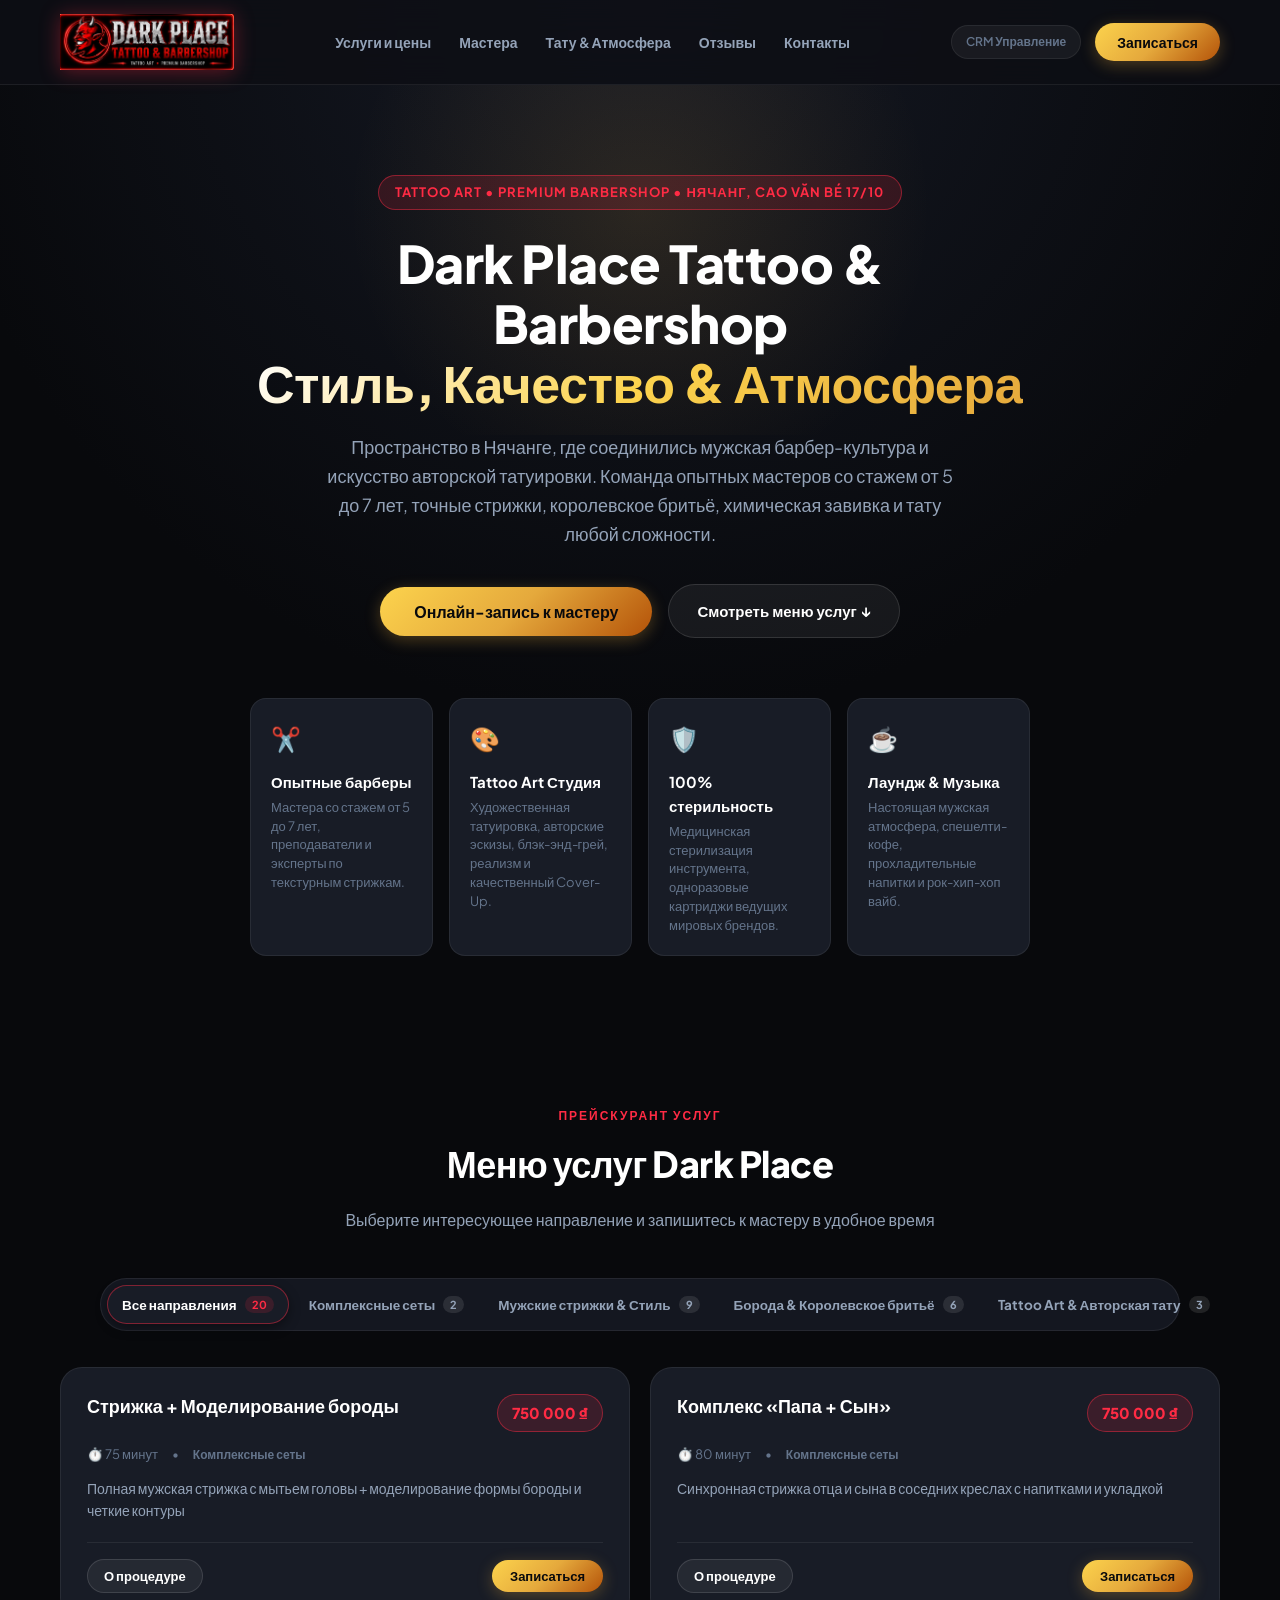
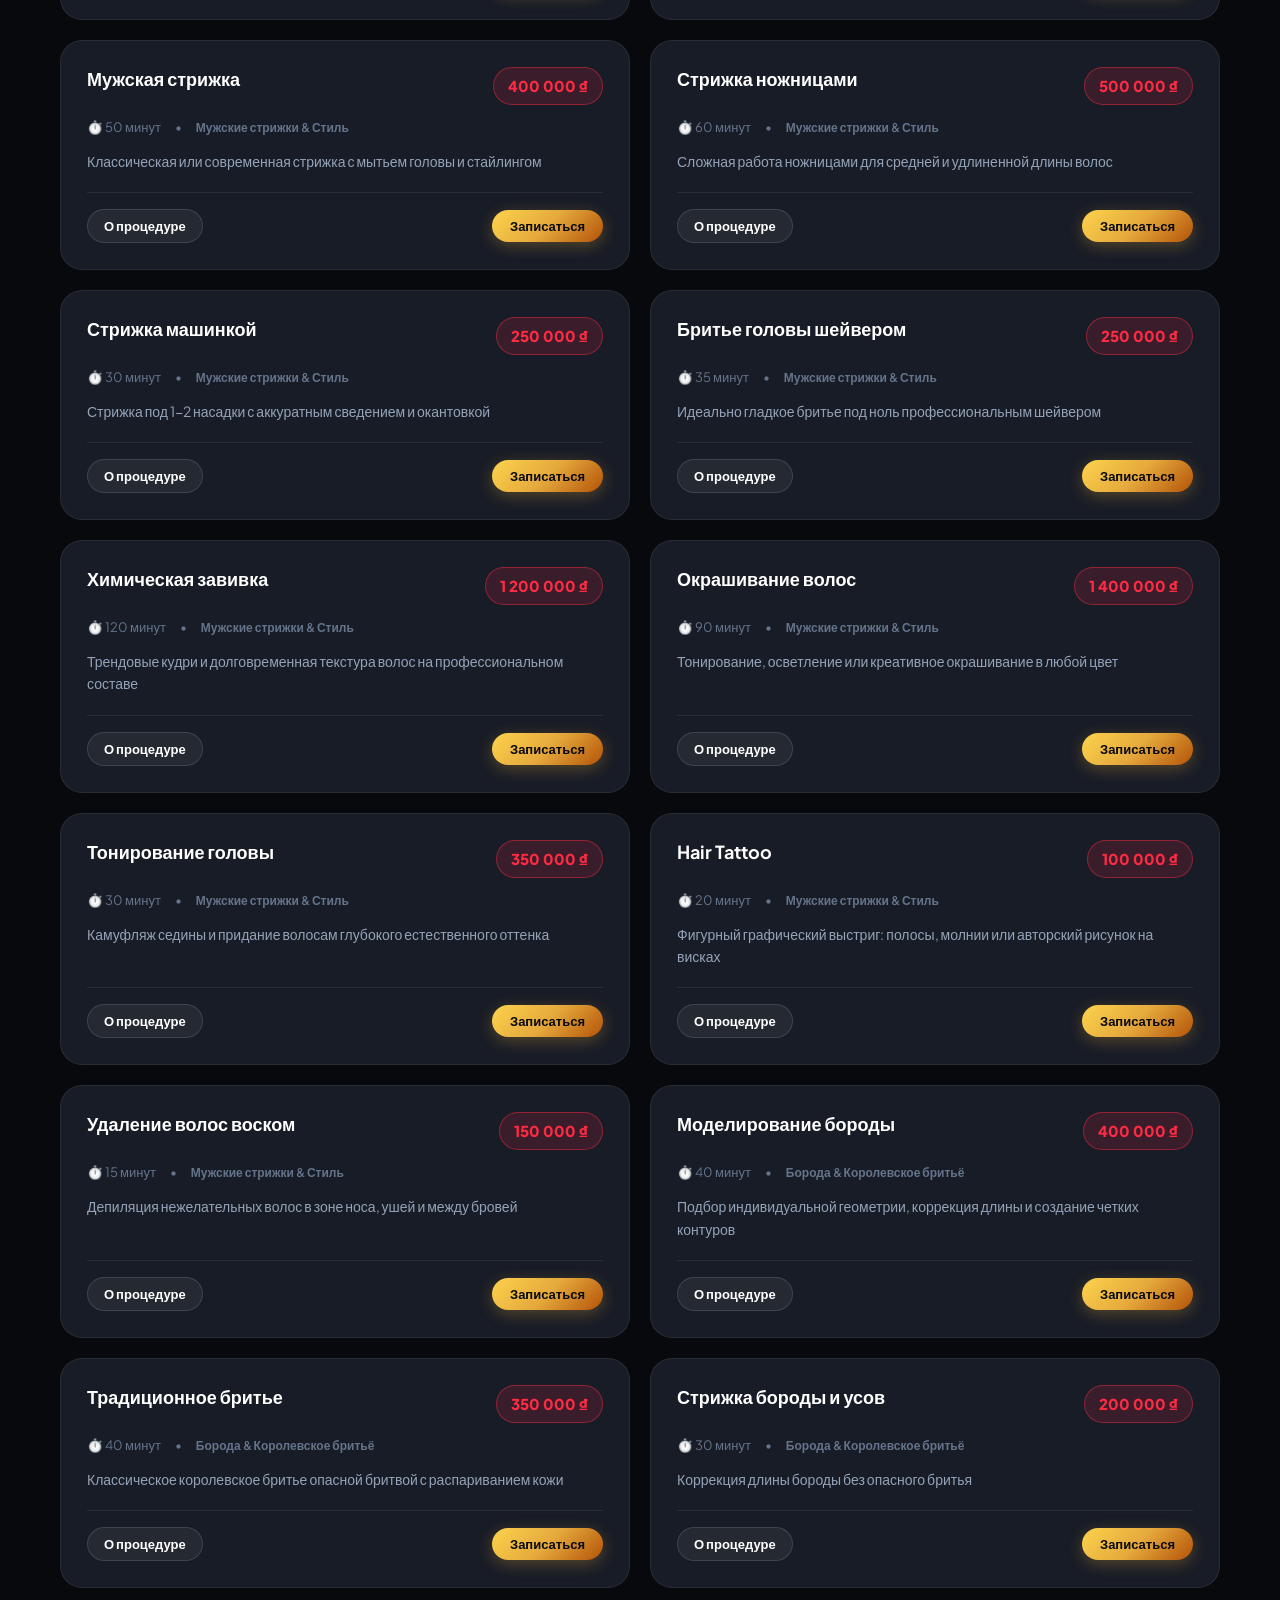
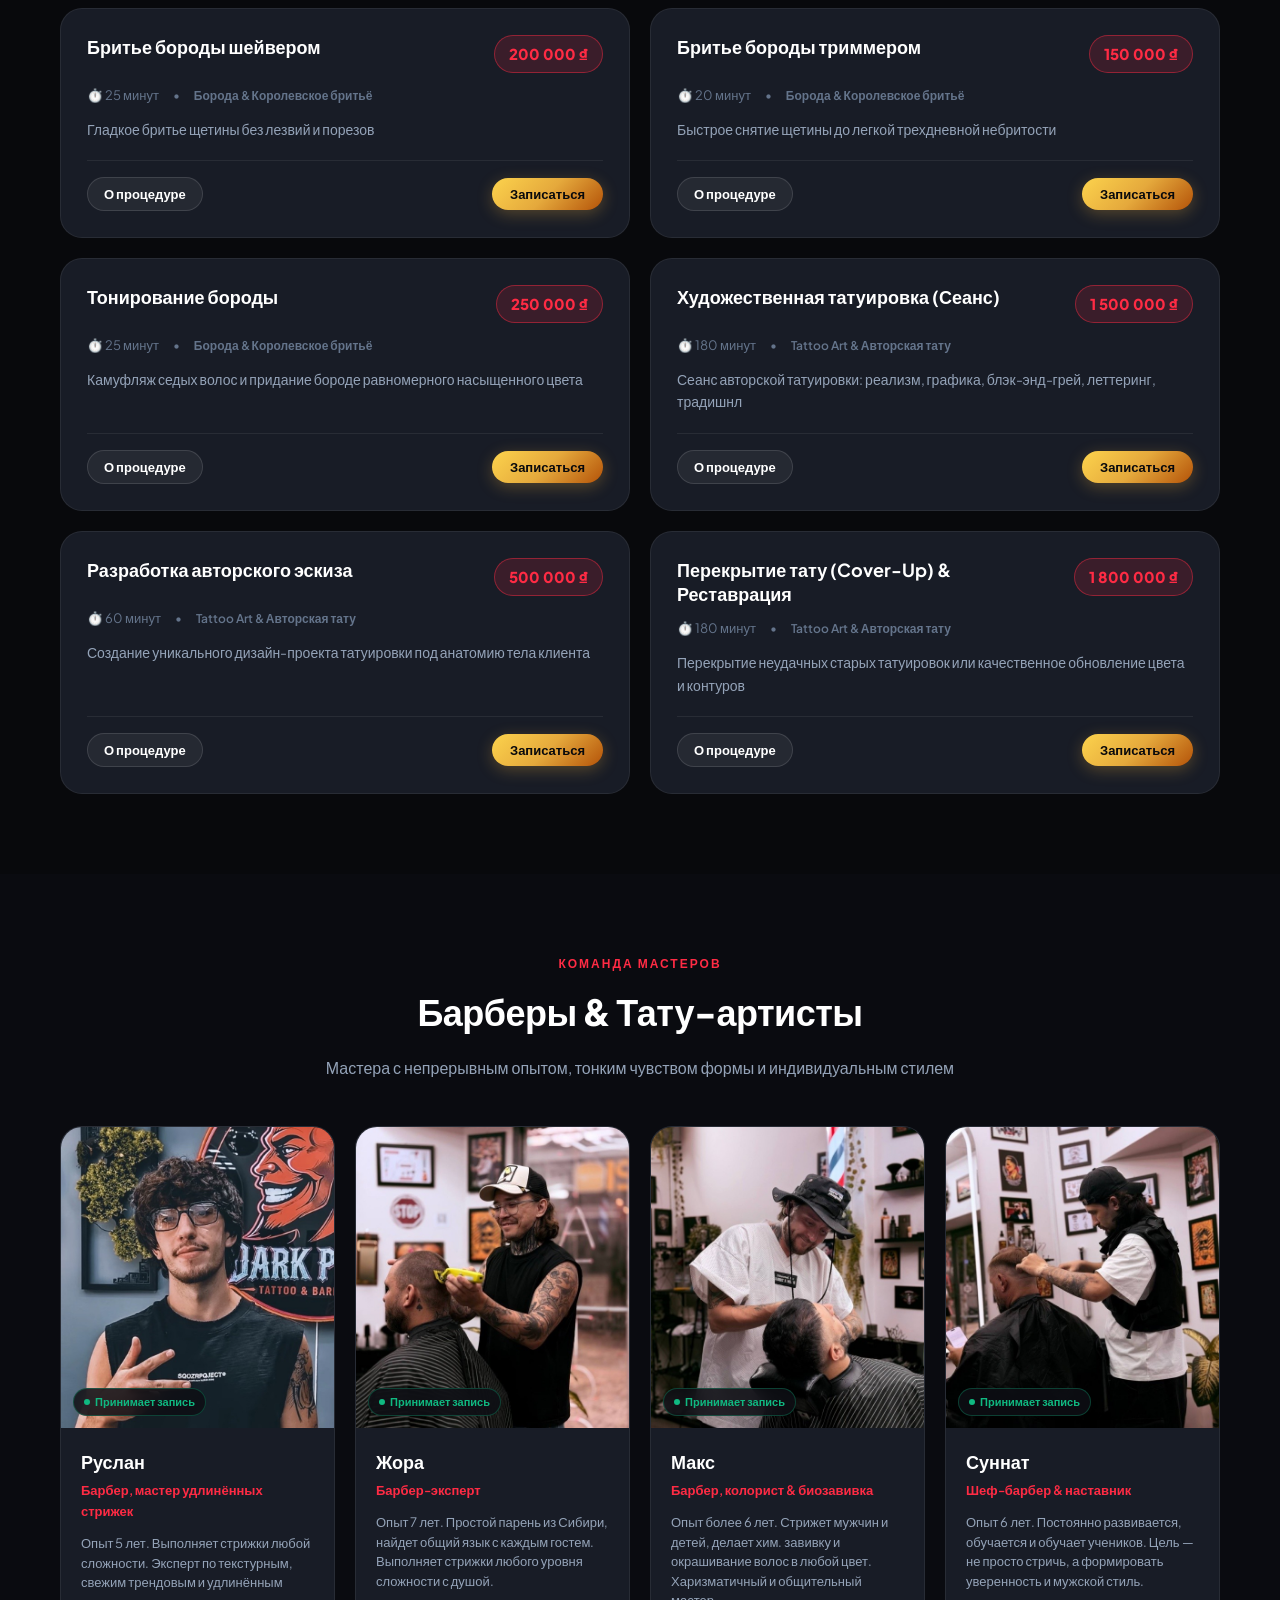
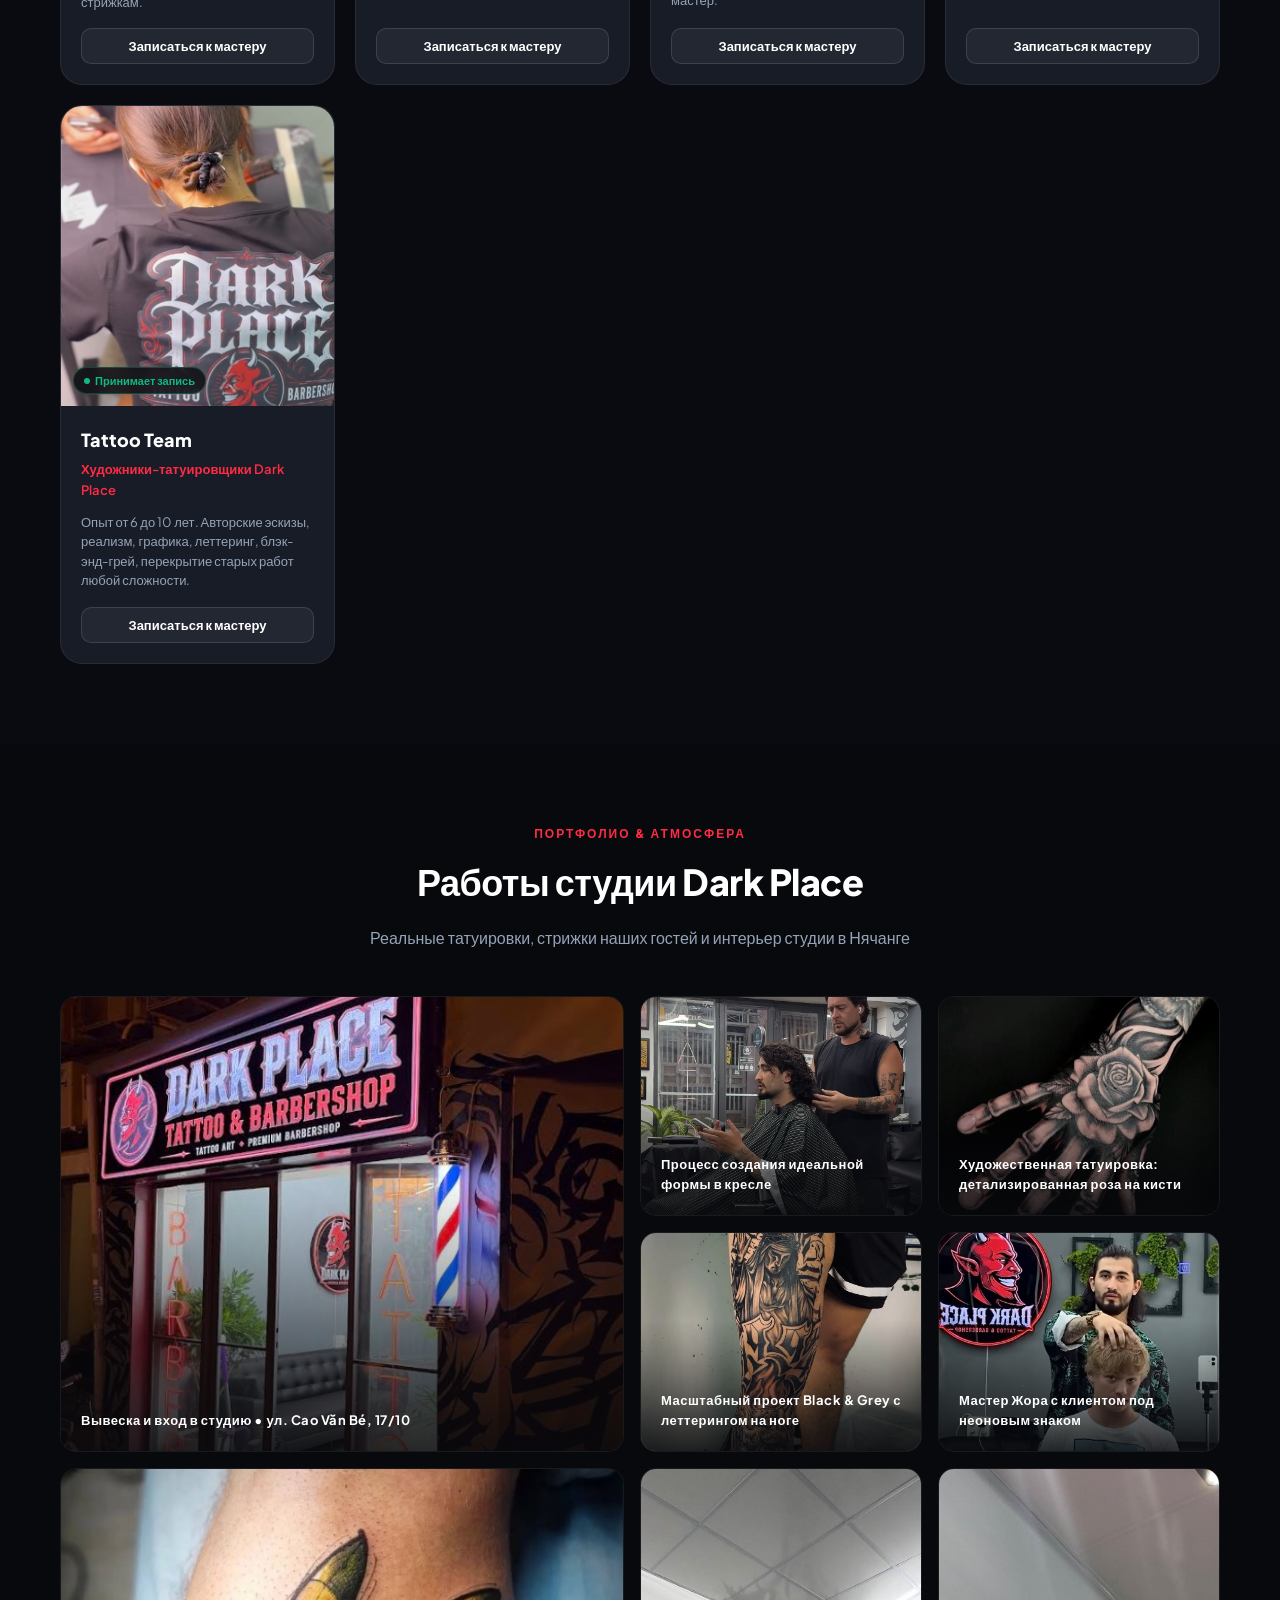
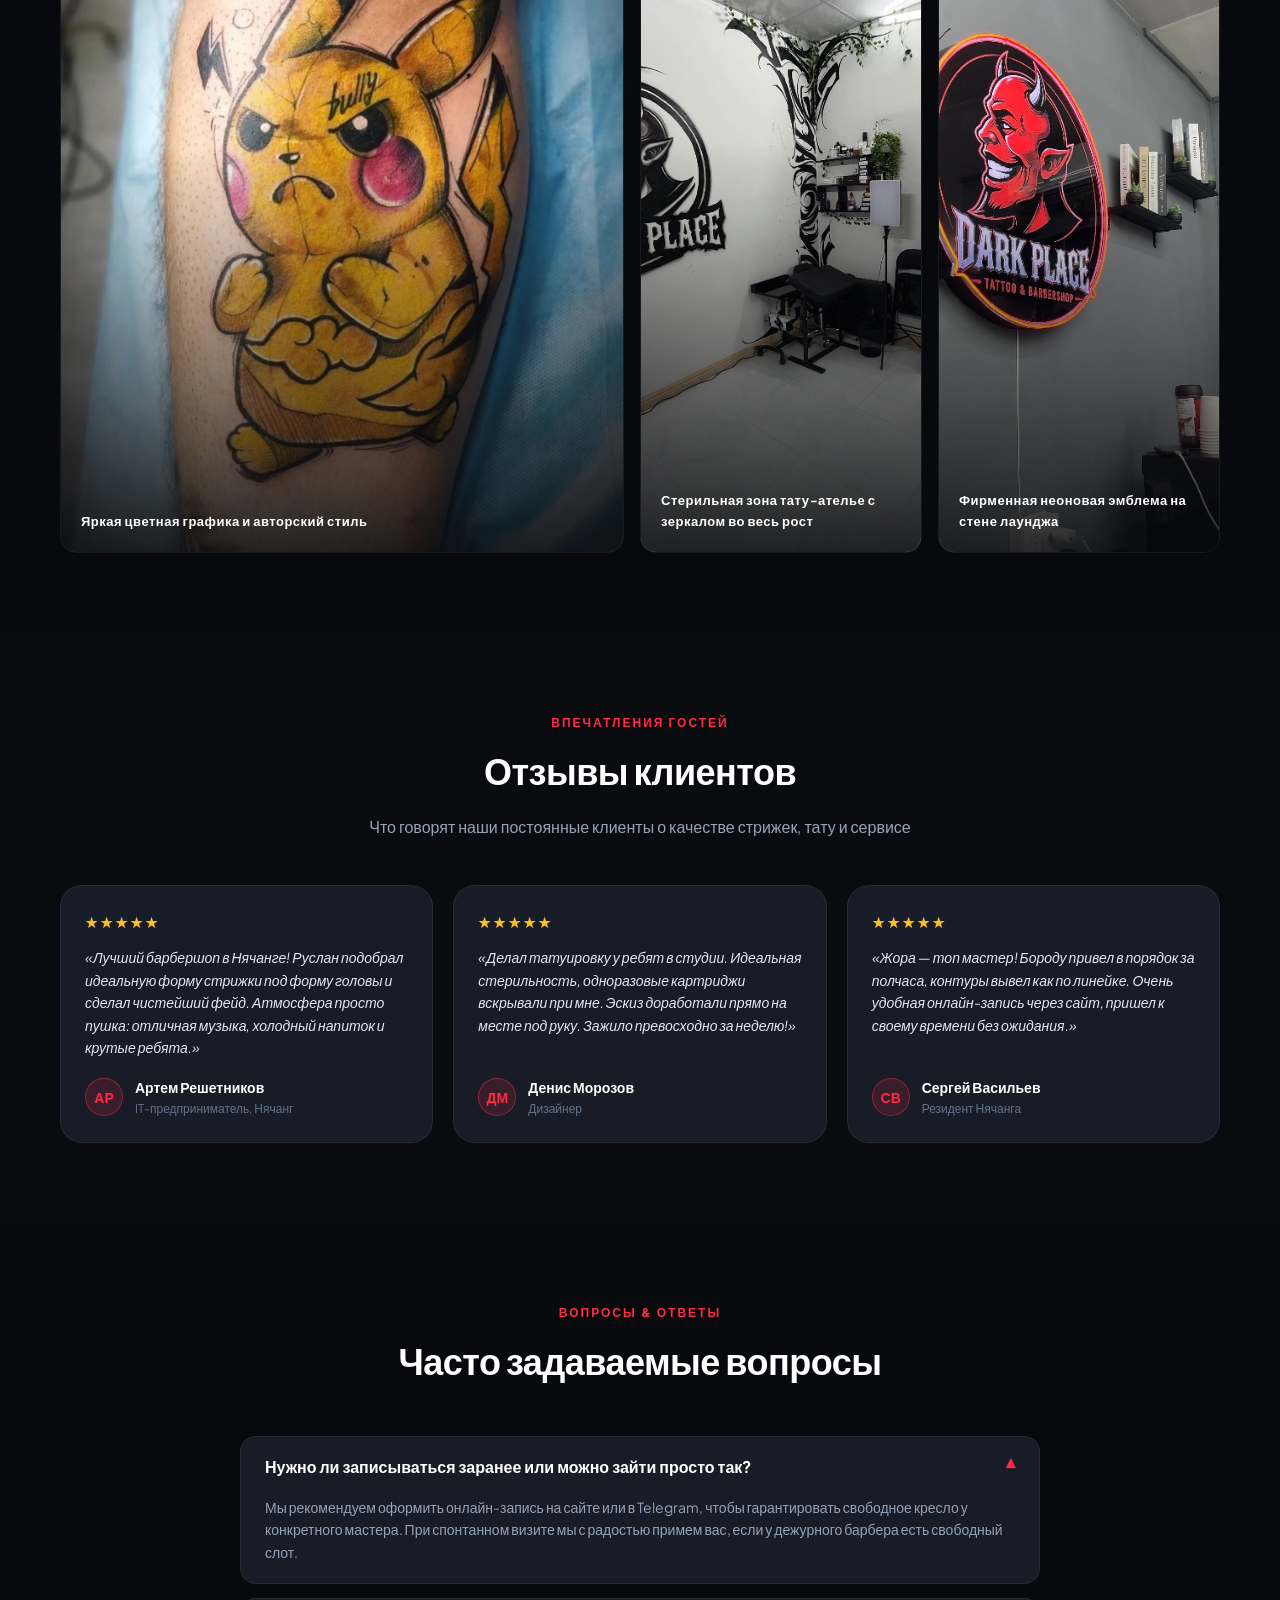
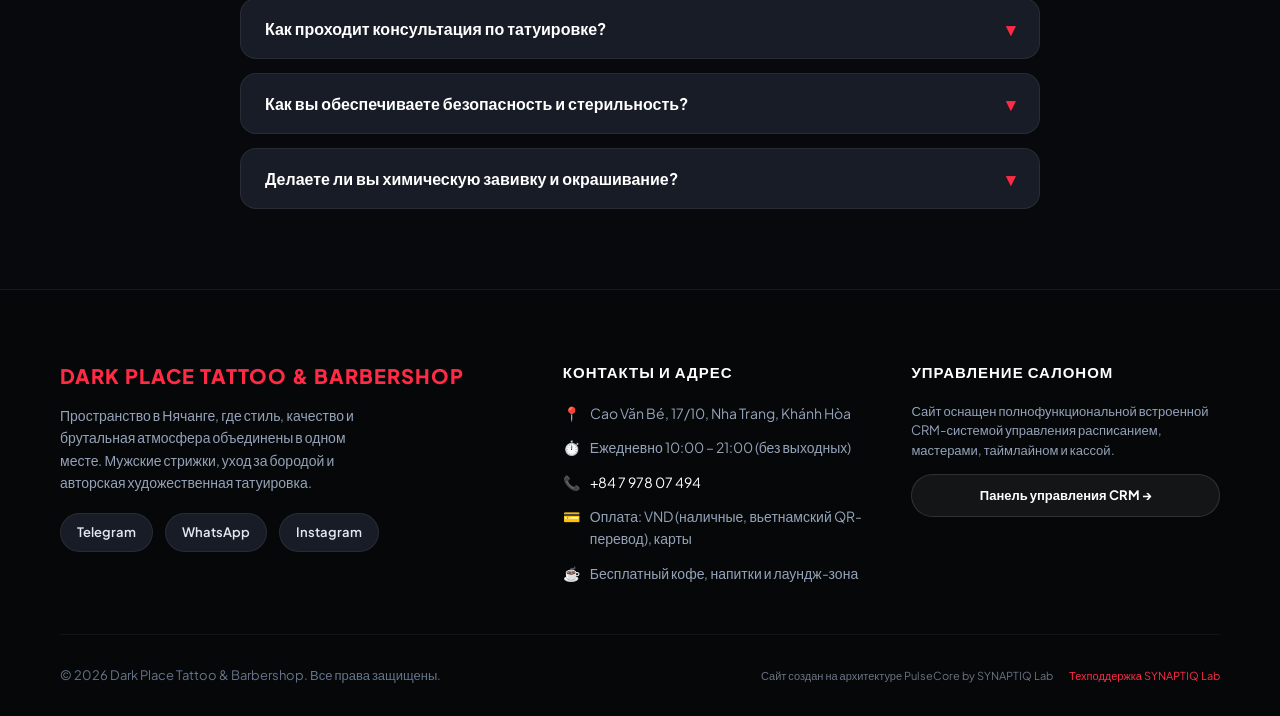
==== dark-place/index.html @ bfb2265f "Deploy Dark Place Tattoo & Barbershop website and CRM" ====
<!DOCTYPE html>
<html lang="ru">
<head>
  <meta charset="UTF-8">
  <meta name="viewport" content="width=device-width, initial-scale=1.0">
  <title>Dark Place Tattoo &amp; Barbershop | Барбершоп и Тату в Нячанге</title>
  <meta name="description" content="Dark Place — барбершоп и тату-салон в Нячанге (Вьетнам), где стиль, качество и атмосфера объединены в одном месте. Мужские стрижки, уход за бородой, татуировки любой сложности. Cao Văn Bé 17/10. Онлайн-запись.">
  <link rel="icon" type="image/png" href="assets/favicon.png">
  
  <!-- Google Fonts: Plus Jakarta Sans & JetBrains Mono -->
  <link rel="preconnect" href="https://fonts.googleapis.com">
  <link rel="preconnect" href="https://fonts.gstatic.com" crossorigin>
  <link href="https://fonts.googleapis.com/css2?family=JetBrains+Mono:wght@400;600;700&family=Plus+Jakarta+Sans:wght@400;500;600;700;800;900&display=swap" rel="stylesheet">
  
  <link rel="stylesheet" href="css/style.css">
</head>
<body>

  <!-- Sticky Luxury Header -->
  <header class="site-header">
    <div class="container header-container">
      <a href="#" class="header-brand" title="Dark Place Tattoo &amp; Barbershop">
        <img src="assets/logo.png" alt="Dark Place Tattoo &amp; Barbershop" class="header-logo-img">
      </a>

      <nav class="header-nav">
        <a href="#services" class="nav-link">Услуги и цены</a>
        <a href="#specialists" class="nav-link">Мастера</a>
        <a href="#gallery" class="nav-link">Тату &amp; Атмосфера</a>
        <a href="#reviews" class="nav-link">Отзывы</a>
        <a href="#contacts" class="nav-link">Контакты</a>
      </nav>

      <div class="header-actions">
        <a href="admin.html" class="btn-crm-pill" title="Открыть CRM систему Dark Place">
          CRM Управление
        </a>
        <button type="button" class="btn btn-primary" data-open-booking>
          Записаться
        </button>
      </div>
    </div>
  </header>

  <!-- Hero Section -->
  <section class="hero-section">
    <div class="hero-glow-bg"></div>
    <div class="container hero-content">
      <div class="hero-badge">
        <span>Tattoo Art • Premium Barbershop • Нячанг, Cao Văn Bé 17/10</span>
      </div>

      <h1 class="hero-title">
        Dark Place Tattoo &amp; Barbershop <br>
        <span class="hero-title-accent">Стиль, Качество &amp; Атмосфера</span>
      </h1>

      <p class="hero-desc">
        Пространство в Нячанге, где соединились мужская барбер-культура и искусство авторской татуировки. Команда опытных мастеров со стажем от 5 до 7 лет, точные стрижки, королевское бритьё, химическая завивка и тату любой сложности.
      </p>

      <div class="hero-actions">
        <button type="button" class="btn btn-primary" style="padding: 14px 34px; font-size: 16px;" data-open-booking>
          Онлайн-запись к мастеру
        </button>
        <a href="#services" class="btn btn-secondary" style="padding: 14px 28px; font-size: 15px;">
          Смотреть меню услуг ↓
        </a>
      </div>

      <!-- 4 Core Feature Cards -->
      <div class="hero-features-bar">
        <div class="hero-feature-card">
          <span class="hero-feat-icon">✂️</span>
          <h4 class="hero-feat-title">Опытные барберы</h4>
          <p class="hero-feat-desc">Мастера со стажем от 5 до 7 лет, преподаватели и эксперты по текстурным стрижкам.</p>
        </div>

        <div class="hero-feature-card">
          <span class="hero-feat-icon">🎨</span>
          <h4 class="hero-feat-title">Tattoo Art Студия</h4>
          <p class="hero-feat-desc">Художественная татуировка, авторские эскизы, блэк-энд-грей, реализм и качественный Cover-Up.</p>
        </div>

        <div class="hero-feature-card">
          <span class="hero-feat-icon">🛡️</span>
          <h4 class="hero-feat-title">100% стерильность</h4>
          <p class="hero-feat-desc">Медицинская стерилизация инструмента, одноразовые картриджи ведущих мировых брендов.</p>
        </div>

        <div class="hero-feature-card">
          <span class="hero-feat-icon">☕</span>
          <h4 class="hero-feat-title">Лаундж &amp; Музыка</h4>
          <p class="hero-feat-desc">Настоящая мужская атмосфера, спешелти-кофе, прохладительные напитки и рок-хип-хоп вайб.</p>
        </div>
      </div>
    </div>
  </section>

  <!-- Services & Pricing Catalog -->
  <section class="section" id="services">
    <div class="container">
      <div class="section-header">
        <span class="section-tag">Прейскурант услуг</span>
        <h2 class="section-title">Меню услуг Dark Place</h2>
        <p class="section-subtitle">Выберите интересующее направление и запишитесь к мастеру в удобное время</p>
      </div>

      <!-- Category Filter Tabs -->
      <div class="category-tabs-wrapper">
        <div class="category-tabs" id="categoryTabsContainer">
          <!-- Rendered dynamically via app.js -->
        </div>
      </div>

      <!-- Services Grid -->
      <div class="services-grid" id="servicesGridContainer">
        <!-- Rendered dynamically via app.js -->
      </div>
    </div>
  </section>

  <!-- Specialists / Masters Section -->
  <section class="section" id="specialists" style="background: rgba(13, 15, 20, 0.5);">
    <div class="container">
      <div class="section-header">
        <span class="section-tag">Команда мастеров</span>
        <h2 class="section-title">Барберы &amp; Тату-артисты</h2>
        <p class="section-subtitle">Мастера с непрерывным опытом, тонким чувством формы и индивидуальным стилем</p>
      </div>

      <div class="specialists-grid" id="specialistsGridContainer">
        <!-- Rendered dynamically via app.js -->
      </div>
    </div>
  </section>

  <!-- Portfolio & Interior Showcase Gallery -->
  <section class="section" id="gallery">
    <div class="container">
      <div class="section-header">
        <span class="section-tag">Портфолио &amp; Атмосфера</span>
        <h2 class="section-title">Работы студии Dark Place</h2>
        <p class="section-subtitle">Реальные татуировки, стрижки наших гостей и интерьер студии в Нячанге</p>
      </div>

      <div class="gallery-grid">
        <div class="gallery-item">
          <img src="assets/exterior-entrance.jpg" alt="Вход Dark Place Tattoo Barbershop" class="gallery-img">
          <div class="gallery-overlay">
            <span class="gallery-tag">Вывеска и вход в студию • ул. Cao Văn Bé, 17/10</span>
          </div>
        </div>
        <div class="gallery-item">
          <img src="assets/barber-work-1.jpg" alt="Барбер за работой" class="gallery-img">
          <div class="gallery-overlay">
            <span class="gallery-tag">Процесс создания идеальной формы в кресле</span>
          </div>
        </div>
        <div class="gallery-item">
          <img src="assets/tattoo-hand.jpg" alt="Татуировка роза на кисти" class="gallery-img">
          <div class="gallery-overlay">
            <span class="gallery-tag">Художественная татуировка: детализированная роза на кисти</span>
          </div>
        </div>
        <div class="gallery-item">
          <img src="assets/tattoo-leg.jpg" alt="Татуировка на ноге" class="gallery-img">
          <div class="gallery-overlay">
            <span class="gallery-tag">Масштабный проект Black &amp; Grey с леттерингом на ноге</span>
          </div>
        </div>
        <div class="gallery-item">
          <img src="assets/barber-work-2.jpg" alt="Мастер и клиент" class="gallery-img">
          <div class="gallery-overlay">
            <span class="gallery-tag">Мастер Жора с клиентом под неоновым знаком</span>
          </div>
        </div>
        <div class="gallery-item">
          <img src="assets/tattoo-pikachu.jpg" alt="Цветная татуировка Пикачу" class="gallery-img">
          <div class="gallery-overlay">
            <span class="gallery-tag">Яркая цветная графика и авторский стиль</span>
          </div>
        </div>
        <div class="gallery-item">
          <img src="assets/interior-couch.jpg" alt="Тату-зона Dark Place" class="gallery-img">
          <div class="gallery-overlay">
            <span class="gallery-tag">Стерильная зона тату-ателье с зеркалом во весь рост</span>
          </div>
        </div>
        <div class="gallery-item">
          <img src="assets/interior-sign.jpg" alt="Неоновая эмблема Dark Place" class="gallery-img">
          <div class="gallery-overlay">
            <span class="gallery-tag">Фирменная неоновая эмблема на стене лаунджа</span>
          </div>
        </div>
      </div>
    </div>
  </section>

  <!-- Client Reviews -->
  <section class="section" id="reviews" style="background: rgba(13, 15, 20, 0.4);">
    <div class="container">
      <div class="section-header">
        <span class="section-tag">Впечатления гостей</span>
        <h2 class="section-title">Отзывы клиентов</h2>
        <p class="section-subtitle">Что говорят наши постоянные клиенты о качестве стрижек, тату и сервисе</p>
      </div>

      <div class="reviews-grid">
        <div class="review-card">
          <div>
            <div class="review-stars">★★★★★</div>
            <p class="review-text">«Лучший барбершоп в Нячанге! Руслан подобрал идеальную форму стрижки под форму головы и сделал чистейший фейд. Атмосфера просто пушка: отличная музыка, холодный напиток и крутые ребята.»</p>
          </div>
          <div class="review-author">
            <div class="review-avatar">АР</div>
            <div>
              <div class="review-author-name">Артем Решетников</div>
              <div class="review-author-sub">IT-предприниматель, Нячанг</div>
            </div>
          </div>
        </div>

        <div class="review-card">
          <div>
            <div class="review-stars">★★★★★</div>
            <p class="review-text">«Делал татуировку у ребят в студии. Идеальная стерильность, одноразовые картриджи вскрывали при мне. Эскиз доработали прямо на месте под руку. Зажило превосходно за неделю!»</p>
          </div>
          <div class="review-author">
            <div class="review-avatar">ДМ</div>
            <div>
              <div class="review-author-name">Денис Морозов</div>
              <div class="review-author-sub">Дизайнер</div>
            </div>
          </div>
        </div>

        <div class="review-card">
          <div>
            <div class="review-stars">★★★★★</div>
            <p class="review-text">«Жора — топ мастер! Бороду привел в порядок за полчаса, контуры вывел как по линейке. Очень удобная онлайн-запись через сайт, пришел к своему времени без ожидания.»</p>
          </div>
          <div class="review-author">
            <div class="review-avatar">СВ</div>
            <div>
              <div class="review-author-name">Сергей Васильев</div>
              <div class="review-author-sub">Резидент Нячанга</div>
            </div>
          </div>
        </div>
      </div>
    </div>
  </section>

  <!-- FAQ Accordion -->
  <section class="section" id="faq">
    <div class="container">
      <div class="section-header">
        <span class="section-tag">Вопросы &amp; Ответы</span>
        <h2 class="section-title">Часто задаваемые вопросы</h2>
      </div>

      <div class="faq-list">
        <div class="faq-item open">
          <button type="button" class="faq-question">
            <span>Нужно ли записываться заранее или можно зайти просто так?</span>
            <span class="faq-arrow">▾</span>
          </button>
          <div class="faq-answer">
            Мы рекомендуем оформить онлайн-запись на сайте или в Telegram, чтобы гарантировать свободное кресло у конкретного мастера. При спонтанном визите мы с радостью примем вас, если у дежурного барбера есть свободный слот.
          </div>
        </div>

        <div class="faq-item">
          <button type="button" class="faq-question">
            <span>Как проходит консультация по татуировке?</span>
            <span class="faq-arrow">▾</span>
          </button>
          <div class="faq-answer">
            Вы можете записаться на консультацию онлайн или написать нам в Telegram/WhatsApp с вашими референсами. Мастер обсудит идею, масштаб, анатомическое расположение на теле, рассчитает примерное количество сеансов и стоимость.
          </div>
        </div>

        <div class="faq-item">
          <button type="button" class="faq-question">
            <span>Как вы обеспечиваете безопасность и стерильность?</span>
            <span class="faq-arrow">▾</span>
          </button>
          <div class="faq-answer">
            Мы строго соблюдаем санитарные нормы: для татуировок используются исключительно одноразовые стерильные модули, вскрываемые при вас. Барберские инструменты проходят ультразвуковую очистку, дезинфекцию растворами и термическую обработку в сухожаре.
          </div>
        </div>

        <div class="faq-item">
          <button type="button" class="faq-question">
            <span>Делаете ли вы химическую завивку и окрашивание?</span>
            <span class="faq-arrow">▾</span>
          </button>
          <div class="faq-answer">
            Да! Наш мастер Макс специализируется на биозавивке, создании текстурных кудрей и окрашивании любой сложности (от натурального камуфляжа седины до блонда и ярких цветов).
          </div>
        </div>
      </div>
    </div>
  </section>

  <!-- Footer & Contacts -->
  <footer class="site-footer" id="contacts">
    <div class="container">
      <div class="footer-grid">
        <div>
          <div class="footer-brand-title" style="color: #FF2B44; letter-spacing: 1px;">DARK PLACE TATTOO &amp; BARBERSHOP</div>
          <p class="footer-brand-desc">
            Пространство в Нячанге, где стиль, качество и брутальная атмосфера объединены в одном месте. Мужские стрижки, уход за бородой и авторская художественная татуировка.
          </p>
          <div class="footer-social-links">
            <a href="https://t.me/DarkPlace_tattoo_barbershop" target="_blank" class="social-pill" title="Telegram Dark Place">
              Telegram
            </a>
            <a href="https://wa.me/84797807494" target="_blank" class="social-pill" title="WhatsApp Dark Place">
              WhatsApp
            </a>
            <a href="https://www.instagram.com/darkplace_tattoo_barbershop" target="_blank" class="social-pill" title="Instagram Dark Place">
              Instagram
            </a>
          </div>
        </div>

        <div>
          <h4 class="footer-title">Контакты и адрес</h4>
          <ul class="footer-info-list">
            <li>📍 <span>Cao Văn Bé, 17/10, Nha Trang, Khánh Hòa</span></li>
            <li>⏱️ <span>Ежедневно 10:00 – 21:00 (без выходных)</span></li>
            <li>📞 <a href="tel:+84797807494" style="color: #FFFFFF;">+84 7 978 07 494</a></li>
            <li>💳 <span>Оплата: VND (наличные, вьетнамский QR-перевод), карты</span></li>
            <li>☕ <span>Бесплатный кофе, напитки и лаундж-зона</span></li>
          </ul>
        </div>

        <div>
          <h4 class="footer-title">Управление салоном</h4>
          <p style="font-size: 13px; color: var(--text-muted); margin-bottom: 14px; line-height: 1.5;">
            Сайт оснащен полнофункциональной встроенной CRM-системой управления расписанием, мастерами, таймлайном и кассой.
          </p>
          <a href="admin.html" class="btn btn-secondary" style="font-size: 13px; width: 100%; text-align: center;">
            Панель управления CRM →
          </a>
        </div>
      </div>

      <div class="footer-bottom">
        <div>© 2026 Dark Place Tattoo &amp; Barbershop. Все права защищены.</div>
        <div style="display: flex; align-items: center; gap: 16px; flex-wrap: wrap;">
          <span style="font-size: 11px; color: var(--text-muted); opacity: 0.7;">Сайт создан на архитектуре PulseCore by SYNAPTIQ Lab</span>
          <a href="https://t.me/SYNAPTIQ_Lab_bot" target="_blank" style="color: #FF2B44; font-size: 11px;">
            Техподдержка SYNAPTIQ Lab
          </a>
        </div>
      </div>
    </div>
  </footer>

  <!-- Service Detail Modal ("О процедуре") -->
  <div class="modal-overlay" id="serviceDetailModal">
    <div class="modal-card" style="max-width: 620px;">
      <div class="modal-header">
        <div class="modal-title-box">
          <span id="modalDetailCategory" style="color: #FF2B44; font-size: 11px; text-transform: uppercase; letter-spacing: 1.5px; font-weight: 800; display: block; margin-bottom: 4px;">Услуга</span>
          <h3 id="modalDetailTitle" style="font-size: 21px; font-weight: 800; color: #FFFFFF;">Название процедуры</h3>
        </div>
        <button type="button" class="modal-close-btn" id="serviceDetailModalClose">✕</button>
      </div>

      <div class="modal-body" style="padding: 24px 30px;">
        <div style="display: flex; align-items: center; gap: 14px; margin-bottom: 20px; font-size: 13px; color: var(--text-dim);">
          <span id="modalDetailDuration" style="display: inline-flex; align-items: center; gap: 5px; color: var(--text-muted); font-weight: 600;">⏱️ 60 мин</span>
          <span>•</span>
          <span style="color: var(--color-success); font-weight: 700;">Премиальный протокол Dark Place</span>
        </div>

        <div id="modalDetailDesc" style="font-size: 14.5px; color: var(--text-sub); line-height: 1.7; margin-bottom: 24px;">
          Описание процедуры
        </div>

        <div style="background: var(--bg-surface); border: 1px solid var(--border-medium); border-radius: var(--radius-md); padding: 20px;">
          <h4 style="font-size: 12px; font-weight: 800; color: #FF2B44; text-transform: uppercase; letter-spacing: 1.5px; margin-bottom: 14px;">
            В стоимость процедуры входит:
          </h4>
          <ul id="modalDetailIncludesList" style="list-style: none; display: flex; flex-direction: column; gap: 10px; padding: 0; margin: 0;">
            <!-- Rendered dynamically -->
          </ul>
        </div>
      </div>

      <div class="modal-footer" style="display: flex; justify-content: space-between; align-items: center; padding: 18px 30px; background: var(--bg-surface); border-top: 1px solid var(--border-subtle);">
        <div>
          <div style="font-size: 11px; color: var(--text-dim); text-transform: uppercase; letter-spacing: 1px; font-weight: 700;">Стоимость</div>
          <div id="modalDetailPrice" style="font-size: 20px; font-weight: 900; color: #FF2B44;">
            0 ₫
          </div>
        </div>
        <button type="button" class="btn btn-primary" id="modalDetailBookBtn" style="padding: 12px 28px; font-size: 14px;">
          Записаться
        </button>
      </div>
    </div>
  </div>

  <!-- Booking Wizard Modal (5 Steps) -->
  <div class="modal-overlay" id="bookingModal">
    <div class="modal-card">
      <div class="modal-header">
        <div class="modal-title-box">
          <h3>Онлайн-запись в Dark Place</h3>
          <p>Выберите услугу, мастера и удобное время визита</p>
        </div>
        <button type="button" class="modal-close-btn" id="bookingModalClose">✕</button>
      </div>

      <!-- Step Indicator -->
      <div class="wizard-steps">
        <div class="wizard-step active" data-step-indicator="1">
          <div class="wizard-step-num">1</div>
          <span>Услуга</span>
        </div>
        <div class="wizard-step" data-step-indicator="2">
          <div class="wizard-step-num">2</div>
          <span>Мастер</span>
        </div>
        <div class="wizard-step" data-step-indicator="3">
          <div class="wizard-step-num">3</div>
          <span>Время</span>
        </div>
        <div class="wizard-step" data-step-indicator="4">
          <div class="wizard-step-num">4</div>
          <span>Контакты</span>
        </div>
      </div>

      <!-- Modal Body -->
      <div class="modal-body">
        <!-- Panel 1: Services List -->
        <div class="wizard-panel active" id="wizardPanel1">
          <div id="wizardServicesList">
            <!-- Rendered dynamically via booking.js -->
          </div>
        </div>

        <!-- Panel 2: Specialists List -->
        <div class="wizard-panel" id="wizardPanel2">
          <div id="wizardSpecialistsList">
            <!-- Rendered dynamically via booking.js -->
          </div>
        </div>

        <!-- Panel 3: Date & Time -->
        <div class="wizard-panel" id="wizardPanel3">
          <div class="form-group">
            <label class="form-label">Выберите дату визита:</label>
            <input type="date" id="wizardDateInput" class="form-input">
          </div>
          <div>
            <label class="form-label">Доступные слоты времени:</label>
            <div class="time-slots-grid" id="wizardTimeSlotsGrid">
              <!-- Rendered dynamically via booking.js -->
            </div>
          </div>
        </div>

        <!-- Panel 4: Client Info -->
        <div class="wizard-panel" id="wizardPanel4">
          <div id="wizardBookingSummaryBox">
            <!-- Rendered dynamically via booking.js -->
          </div>

          <div class="form-group">
            <label class="form-label">Ваше имя *</label>
            <input type="text" id="bookingClientName" class="form-input" placeholder="Как к вам обращаться" required>
          </div>

          <div class="form-group">
            <label class="form-label">Номер телефона или Telegram *</label>
            <input type="tel" id="bookingClientPhone" class="form-input" placeholder="+84 ... или +7 ... или @username" required>
          </div>

          <div class="form-group">
            <label class="form-label">Пожелания или комментарий (необязательно)</label>
            <textarea id="bookingClientComment" class="form-textarea" rows="2" placeholder="Например: хочу сохранить длину сверху или принести свой эскиз татуировки"></textarea>
          </div>
        </div>

        <!-- Panel 5: Success Confirmation -->
        <div class="wizard-panel" id="wizardPanel5">
          <div id="wizardSuccessBox">
            <!-- Rendered dynamically via booking.js -->
          </div>
        </div>
      </div>

      <!-- Modal Footer -->
      <div class="modal-footer">
        <button type="button" class="btn btn-secondary" id="wizardPrevBtn" style="visibility: hidden;">
          ← Назад
        </button>
        <button type="button" class="btn btn-primary" id="wizardNextBtn">
          Далее →
        </button>
      </div>
    </div>
  </div>

  <!-- Scripts -->
  <script src="js/salon.config.js"></script>
  <script src="js/data.js"></script>
  <script src="js/booking.js"></script>
  <script src="js/app.js"></script>
</body>
</html>
---- dark-place/css/style.css ----
/* ==========================================================================
   NOIR Hair Atelier - Dark Luxury Design System
   Universal Salon & Barbershop Showcase Platform
   ========================================================================== */

:root {
  /* Color Palette: Deep Luxury Noir */
  --bg-deep: #08090C;
  --bg-main: #0D0F14;
  --bg-surface: #141720;
  --bg-card: #181C26;
  --bg-card-hover: #1F2432;
  --bg-input: #12151E;
  --bg-glass: rgba(20, 24, 34, 0.75);

  /* Borders & Accents */
  --border-subtle: rgba(255, 255, 255, 0.07);
  --border-medium: rgba(255, 255, 255, 0.12);
  --border-accent: rgba(229, 169, 60, 0.35);

  /* Red Neon Accents (Dark Place) */
  --accent-gold: #FF2B44;
  --accent-gold-light: #FF596B;
  --accent-gold-dark: #C9142B;
  --accent-gold-bg: rgba(255, 43, 68, 0.15);
  --accent-gold-glow: 0 0 28px rgba(255, 43, 68, 0.35);
  --border-accent: rgba(255, 43, 68, 0.45);

  /* Status Colors */
  --color-success: #10B981;
  --color-success-bg: rgba(16, 185, 129, 0.12);
  --color-warning: #F59E0B;
  --color-warning-bg: rgba(245, 158, 11, 0.12);
  --color-danger: #EF4444;
  --color-danger-bg: rgba(239, 68, 68, 0.12);
  --color-info: #3B82F6;
  --color-info-bg: rgba(59, 130, 246, 0.12);

  /* Typography Colors */
  --text-main: #FFFFFF;
  --text-sub: #E2E8F0;
  --text-muted: #94A3B8;
  --text-dim: #64748B;

  /* Typography Families */
  --font-main: 'Plus Jakarta Sans', 'Inter', -apple-system, BlinkMacSystemFont, 'Segoe UI', Roboto, sans-serif;
  --font-mono: 'JetBrains Mono', 'SF Mono', Consolas, monospace;

  /* Border Radius */
  --radius-xs: 6px;
  --radius-sm: 10px;
  --radius-md: 16px;
  --radius-lg: 22px;
  --radius-xl: 30px;
  --radius-full: 9999px;

  /* Shadows */
  --shadow-sm: 0 2px 8px rgba(0, 0, 0, 0.35);
  --shadow-md: 0 8px 24px rgba(0, 0, 0, 0.45);
  --shadow-lg: 0 16px 40px rgba(0, 0, 0, 0.6);
  --shadow-card: 0 4px 20px -2px rgba(0, 0, 0, 0.5), 0 2px 6px -1px rgba(0, 0, 0, 0.3);

  /* Container */
  --container-max: 1200px;
}

/* Base Reset & Core */
*, *::before, *::after {
  box-sizing: border-box;
  margin: 0;
  padding: 0;
}

html {
  font-family: var(--font-main);
  background-color: var(--bg-deep);
  color: var(--text-main);
  scroll-behavior: smooth;
  -webkit-font-smoothing: antialiased;
  -moz-osx-font-smoothing: grayscale;
}

body {
  min-height: 100vh;
  display: flex;
  flex-direction: column;
  background: radial-gradient(circle at 50% 0%, #151924 0%, var(--bg-deep) 65%);
  background-attachment: fixed;
  color: var(--text-sub);
  line-height: 1.6;
}

a {
  color: inherit;
  text-decoration: none;
}

button, input, select, textarea {
  font-family: inherit;
}

/* Glassmorphism helpers */
.glass-panel {
  background: var(--bg-glass);
  backdrop-filter: blur(16px);
  -webkit-backdrop-filter: blur(16px);
  border: 1px solid var(--border-subtle);
}

.container {
  width: 100%;
  max-width: var(--container-max);
  margin: 0 auto;
  padding: 0 20px;
}

/* ==========================================================================
   Header & Navigation
   ========================================================================== */
.site-header {
  position: sticky;
  top: 0;
  z-index: 100;
  background: rgba(13, 15, 20, 0.85);
  backdrop-filter: blur(16px);
  -webkit-backdrop-filter: blur(16px);
  border-bottom: 1px solid var(--border-subtle);
  transition: all 0.3s ease;
}

.header-container {
  display: flex;
  align-items: center;
  justify-content: space-between;
  height: 84px;
}

.header-brand {
  display: flex;
  align-items: center;
  gap: 14px;
}

.header-logo-img {
  height: 56px;
  max-height: 60px;
  width: auto;
  object-fit: contain;
  filter: drop-shadow(0 2px 10px rgba(255, 43, 68, 0.35));
  transition: transform 0.2s ease, filter 0.2s ease;
}

.header-logo-img:hover {
  transform: scale(1.02);
  filter: drop-shadow(0 4px 18px rgba(255, 43, 68, 0.6));
}

.header-nav {
  display: flex;
  align-items: center;
  gap: 28px;
}

.nav-link {
  font-size: 14px;
  font-weight: 600;
  color: var(--text-muted);
  transition: color 0.2s ease;
  position: relative;
  padding: 6px 0;
}

.nav-link:hover, .nav-link.active {
  color: var(--accent-gold);
}

.header-actions {
  display: flex;
  align-items: center;
  gap: 14px;
}

/* Primary Button */
.btn {
  display: inline-flex;
  align-items: center;
  justify-content: center;
  gap: 8px;
  padding: 10px 22px;
  font-size: 14px;
  font-weight: 700;
  border-radius: var(--radius-full);
  cursor: pointer;
  transition: all 0.25s cubic-bezier(0.16, 1, 0.3, 1);
  border: none;
  text-decoration: none;
  white-space: nowrap;
}

.btn-primary {
  background: linear-gradient(135deg, #FCD34D 0%, #E5A93C 50%, #B45309 100%);
  color: #08090C;
  box-shadow: 0 4px 16px rgba(229, 169, 60, 0.3);
}

.btn-primary:hover {
  transform: translateY(-2px);
  box-shadow: 0 8px 24px rgba(229, 169, 60, 0.45);
}

.btn-secondary {
  background: rgba(255, 255, 255, 0.06);
  color: var(--text-main);
  border: 1px solid var(--border-medium);
}

.btn-secondary:hover {
  background: rgba(255, 255, 255, 0.12);
  border-color: rgba(255, 255, 255, 0.25);
  color: #FFFFFF;
}

.btn-crm-pill {
  padding: 6px 14px;
  font-size: 12px;
  font-weight: 600;
  border-radius: var(--radius-full);
  background: rgba(255, 255, 255, 0.05);
  border: 1px solid var(--border-subtle);
  color: var(--text-dim);
  transition: all 0.2s ease;
}

.btn-crm-pill:hover {
  background: rgba(229, 169, 60, 0.15);
  color: var(--accent-gold);
  border-color: var(--border-accent);
}

/* ==========================================================================
   Hero Section
   ========================================================================== */
.hero-section {
  position: relative;
  padding: 90px 0 70px;
  overflow: hidden;
}

.hero-glow-bg {
  position: absolute;
  top: -100px;
  left: 50%;
  transform: translateX(-50%);
  width: 700px;
  height: 450px;
  background: radial-gradient(circle, rgba(229, 169, 60, 0.12) 0%, rgba(20, 24, 34, 0) 70%);
  pointer-events: none;
  z-index: 0;
}

.hero-content {
  position: relative;
  z-index: 1;
  text-align: center;
  max-width: 820px;
  margin: 0 auto;
}

.hero-badge {
  display: inline-flex;
  align-items: center;
  gap: 8px;
  padding: 6px 16px;
  background: var(--accent-gold-bg);
  border: 1px solid var(--border-accent);
  border-radius: var(--radius-full);
  color: var(--accent-gold);
  font-size: 13px;
  font-weight: 700;
  letter-spacing: 1px;
  text-transform: uppercase;
  margin-bottom: 24px;
}

.hero-title {
  font-size: 52px;
  font-weight: 800;
  line-height: 1.15;
  color: #FFFFFF;
  margin-bottom: 20px;
  letter-spacing: -0.5px;
}

.hero-title-accent {
  background: linear-gradient(135deg, #FFFFFF 0%, #FCD34D 50%, #E5A93C 100%);
  -webkit-background-clip: text;
  -webkit-text-fill-color: transparent;
}

.hero-desc {
  font-size: 18px;
  color: var(--text-muted);
  max-width: 640px;
  margin: 0 auto 36px;
  line-height: 1.6;
}

.hero-actions {
  display: flex;
  align-items: center;
  justify-content: center;
  gap: 16px;
  flex-wrap: wrap;
}

.hero-features-bar {
  display: grid;
  grid-template-columns: repeat(4, 1fr);
  gap: 16px;
  margin-top: 60px;
}

.hero-feature-card {
  padding: 20px;
  background: var(--bg-card);
  border-radius: var(--radius-md);
  border: 1px solid var(--border-subtle);
  text-align: left;
  transition: all 0.3s ease;
}

.hero-feature-card:hover {
  transform: translateY(-3px);
  border-color: var(--border-accent);
  box-shadow: var(--shadow-md);
}

.hero-feat-icon {
  font-size: 24px;
  margin-bottom: 12px;
  display: inline-block;
}

.hero-feat-title {
  font-size: 15px;
  font-weight: 700;
  color: #FFFFFF;
  margin-bottom: 4px;
}

.hero-feat-desc {
  font-size: 13px;
  color: var(--text-dim);
  line-height: 1.45;
}

/* ==========================================================================
   Services Section (Tabs & Cards)
   ========================================================================== */
.section {
  padding: 80px 0;
  position: relative;
}

.section-header {
  text-align: center;
  max-width: 680px;
  margin: 0 auto 46px;
}

.section-tag {
  font-size: 12px;
  font-weight: 800;
  text-transform: uppercase;
  letter-spacing: 2px;
  color: var(--accent-gold);
  margin-bottom: 10px;
  display: block;
}

.section-title {
  font-size: 36px;
  font-weight: 800;
  color: #FFFFFF;
  margin-bottom: 14px;
  letter-spacing: -0.5px;
}

.section-subtitle {
  font-size: 16px;
  color: var(--text-muted);
}

/* Category Navigation Tabs - Static full-width layout without horizontal scrolling */
.category-tabs-wrapper {
  width: 100%;
  max-width: 1080px;
  margin: 0 auto 36px;
  padding: 0;
  overflow: visible;
}

.category-tabs {
  display: grid;
  grid-template-columns: repeat(5, 1fr);
  width: 100%;
  background: var(--bg-surface);
  padding: 6px;
  border-radius: var(--radius-full);
  border: 1px solid var(--border-subtle);
  gap: 6px;
}

.cat-tab-btn {
  display: flex;
  align-items: center;
  justify-content: center;
  gap: 8px;
  padding: 10px 14px;
  border-radius: var(--radius-full);
  background: transparent;
  border: none;
  color: var(--text-muted);
  font-size: 13.5px;
  font-weight: 700;
  cursor: pointer;
  transition: all 0.2s ease;
  white-space: nowrap;
}

.cat-tab-btn:hover {
  color: var(--text-main);
  background: rgba(255, 255, 255, 0.05);
}

.cat-tab-btn.active {
  background: var(--bg-card);
  color: #FFFFFF;
  border: 1px solid var(--border-accent);
  box-shadow: 0 4px 12px rgba(0, 0, 0, 0.4);
}

.cat-tab-btn .cat-badge {
  background: rgba(255, 255, 255, 0.1);
  padding: 2px 7px;
  border-radius: var(--radius-full);
  font-size: 11px;
}

.cat-tab-btn.active .cat-badge {
  background: var(--accent-gold-bg);
  color: var(--accent-gold);
}

/* Service Cards Grid */
.services-grid {
  display: grid;
  grid-template-columns: repeat(2, 1fr);
  gap: 20px;
}

.service-card {
  background: var(--bg-card);
  border-radius: var(--radius-lg);
  padding: 26px;
  border: 1px solid var(--border-subtle);
  transition: all 0.3s cubic-bezier(0.16, 1, 0.3, 1);
  display: flex;
  flex-direction: column;
  justify-content: space-between;
  position: relative;
  overflow: hidden;
}

.service-card::before {
  content: '';
  position: absolute;
  top: 0;
  left: 0;
  right: 0;
  height: 2px;
  background: linear-gradient(90deg, transparent, var(--accent-gold), transparent);
  opacity: 0;
  transition: opacity 0.3s ease;
}

.service-card:hover {
  transform: translateY(-4px);
  background: var(--bg-card-hover);
  border-color: var(--border-medium);
  box-shadow: var(--shadow-card);
}

.service-card:hover::before {
  opacity: 1;
}

.service-header {
  display: flex;
  justify-content: space-between;
  align-items: flex-start;
  gap: 16px;
  margin-bottom: 12px;
}

.service-name {
  font-size: 18px;
  font-weight: 700;
  color: #FFFFFF;
  line-height: 1.35;
}

.service-price-pill {
  background: var(--accent-gold-bg);
  color: var(--accent-gold);
  border: 1px solid var(--border-accent);
  padding: 6px 14px;
  border-radius: var(--radius-full);
  font-size: 15px;
  font-weight: 800;
  white-space: nowrap;
}

.service-meta {
  display: flex;
  align-items: center;
  gap: 14px;
  font-size: 13px;
  color: var(--text-dim);
  margin-bottom: 12px;
}

.service-meta span {
  display: inline-flex;
  align-items: center;
  gap: 5px;
}

.service-desc {
  font-size: 14px;
  color: var(--text-muted);
  line-height: 1.6;
  margin-bottom: 20px;
}

.service-footer {
  display: flex;
  align-items: center;
  justify-content: space-between;
  padding-top: 16px;
  border-top: 1px solid var(--border-subtle);
  margin-top: auto;
}

.service-category-tag {
  font-size: 12px;
  color: var(--text-dim);
  font-weight: 600;
}

/* ==========================================================================
   Specialists / Masters Section
   ========================================================================== */
.specialists-grid {
  display: grid;
  grid-template-columns: repeat(4, 1fr);
  gap: 20px;
}

.specialist-card {
  background: var(--bg-card);
  border-radius: var(--radius-lg);
  overflow: hidden;
  border: 1px solid var(--border-subtle);
  transition: all 0.3s ease;
  display: flex;
  flex-direction: column;
}

.specialist-card:hover {
  transform: translateY(-5px);
  border-color: var(--border-accent);
  box-shadow: var(--shadow-lg);
}

.spec-avatar-wrapper {
  position: relative;
  width: 100%;
  padding-top: 110%; /* 1:1.1 aspect ratio */
  overflow: hidden;
  background: #11141C;
}

.spec-avatar-img {
  position: absolute;
  top: 0;
  left: 0;
  width: 100%;
  height: 100%;
  object-fit: cover;
  transition: transform 0.5s ease;
}

.specialist-card:hover .spec-avatar-img {
  transform: scale(1.05);
}

.spec-badge-status {
  position: absolute;
  bottom: 12px;
  left: 12px;
  background: rgba(13, 15, 20, 0.85);
  backdrop-filter: blur(8px);
  padding: 4px 10px;
  border-radius: var(--radius-full);
  font-size: 11px;
  font-weight: 700;
  color: var(--color-success);
  display: inline-flex;
  align-items: center;
  gap: 5px;
  border: 1px solid rgba(16, 185, 129, 0.3);
}

.spec-badge-dot {
  width: 6px;
  height: 6px;
  border-radius: 50%;
  background: var(--color-success);
}

.spec-info {
  padding: 20px;
  flex-grow: 1;
  display: flex;
  flex-direction: column;
}

.spec-name {
  font-size: 18px;
  font-weight: 800;
  color: #FFFFFF;
  margin-bottom: 4px;
}

.spec-role {
  font-size: 13px;
  color: var(--accent-gold);
  font-weight: 600;
  margin-bottom: 12px;
}

.spec-exp {
  font-size: 13px;
  color: var(--text-muted);
  line-height: 1.5;
  margin-bottom: 16px;
  flex-grow: 1;
}

.spec-action-btn {
  width: 100%;
  padding: 9px 0;
  font-size: 13px;
  font-weight: 700;
  border-radius: var(--radius-sm);
  background: rgba(255, 255, 255, 0.05);
  border: 1px solid var(--border-medium);
  color: var(--text-main);
  cursor: pointer;
  transition: all 0.2s ease;
  text-align: center;
}

.spec-action-btn:hover {
  background: var(--accent-gold);
  color: #08090C;
  border-color: var(--accent-gold);
}

/* ==========================================================================
   Showcase / Interior Gallery Section
   ========================================================================== */
.gallery-grid {
  display: grid;
  grid-template-columns: 2fr 1fr 1fr;
  grid-template-rows: repeat(2, 220px);
  gap: 16px;
}

.gallery-item {
  position: relative;
  border-radius: var(--radius-md);
  overflow: hidden;
  border: 1px solid var(--border-subtle);
}

.gallery-item:first-child {
  grid-row: span 2;
}

.gallery-img {
  width: 100%;
  height: 100%;
  object-fit: cover;
  transition: transform 0.6s ease;
}

.gallery-item:hover .gallery-img {
  transform: scale(1.06);
}

.gallery-overlay {
  position: absolute;
  inset: 0;
  background: linear-gradient(to top, rgba(8, 9, 12, 0.85) 0%, transparent 60%);
  display: flex;
  align-items: flex-end;
  padding: 20px;
}

.gallery-tag {
  font-size: 13px;
  font-weight: 700;
  color: #FFFFFF;
  letter-spacing: 0.5px;
}

/* ==========================================================================
   Reviews Section
   ========================================================================== */
.reviews-grid {
  display: grid;
  grid-template-columns: repeat(3, 1fr);
  gap: 20px;
}

.review-card {
  background: var(--bg-card);
  border-radius: var(--radius-lg);
  padding: 24px;
  border: 1px solid var(--border-subtle);
  display: flex;
  flex-direction: column;
  justify-content: space-between;
}

.review-stars {
  color: #FBBF24;
  font-size: 15px;
  margin-bottom: 12px;
  letter-spacing: 2px;
}

.review-text {
  font-size: 14px;
  color: var(--text-sub);
  line-height: 1.6;
  margin-bottom: 18px;
  font-style: italic;
}

.review-author {
  display: flex;
  align-items: center;
  gap: 12px;
}

.review-avatar {
  width: 38px;
  height: 38px;
  border-radius: 50%;
  background: var(--accent-gold-bg);
  color: var(--accent-gold);
  display: flex;
  align-items: center;
  justify-content: center;
  font-weight: 800;
  font-size: 14px;
  border: 1px solid var(--border-accent);
}

.review-author-name {
  font-size: 14px;
  font-weight: 700;
  color: #FFFFFF;
}

.review-author-sub {
  font-size: 12px;
  color: var(--text-dim);
}

/* ==========================================================================
   FAQ Section
   ========================================================================== */
.faq-list {
  max-width: 800px;
  margin: 0 auto;
  display: flex;
  flex-direction: column;
  gap: 14px;
}

.faq-item {
  background: var(--bg-card);
  border-radius: var(--radius-md);
  border: 1px solid var(--border-subtle);
  overflow: hidden;
  transition: all 0.2s ease;
}

.faq-question {
  width: 100%;
  padding: 18px 24px;
  background: transparent;
  border: none;
  color: #FFFFFF;
  font-size: 16px;
  font-weight: 700;
  text-align: left;
  display: flex;
  justify-content: space-between;
  align-items: center;
  cursor: pointer;
}

.faq-arrow {
  color: var(--accent-gold);
  transition: transform 0.3s ease;
  font-size: 18px;
}

.faq-item.open .faq-arrow {
  transform: rotate(180deg);
}

.faq-answer {
  display: none;
  padding: 0 24px 20px;
  font-size: 14px;
  color: var(--text-muted);
  line-height: 1.6;
}

.faq-item.open .faq-answer {
  display: block;
}

/* ==========================================================================
   Footer & Location Map
   ========================================================================== */
.site-footer {
  background: #060709;
  border-top: 1px solid var(--border-subtle);
  padding: 70px 0 30px;
  margin-top: auto;
}

.footer-grid {
  display: grid;
  grid-template-columns: 1.5fr 1fr 1fr;
  gap: 40px;
  margin-bottom: 50px;
}

.footer-brand-title {
  font-size: 20px;
  font-weight: 800;
  color: #FFFFFF;
  margin-bottom: 12px;
  letter-spacing: 2px;
}

.footer-brand-desc {
  font-size: 14px;
  color: var(--text-muted);
  max-width: 320px;
  line-height: 1.6;
  margin-bottom: 20px;
}

.footer-social-links {
  display: flex;
  gap: 12px;
}

.social-pill {
  display: inline-flex;
  align-items: center;
  gap: 8px;
  padding: 8px 16px;
  background: var(--bg-card);
  border: 1px solid var(--border-subtle);
  border-radius: var(--radius-full);
  font-size: 13px;
  font-weight: 600;
  color: var(--text-sub);
  transition: all 0.2s ease;
}

.social-pill:hover {
  background: var(--accent-gold-bg);
  border-color: var(--border-accent);
  color: var(--accent-gold);
  transform: translateY(-2px);
}

.footer-title {
  font-size: 15px;
  font-weight: 700;
  color: #FFFFFF;
  margin-bottom: 18px;
  text-transform: uppercase;
  letter-spacing: 1px;
}

.footer-info-list {
  list-style: none;
  display: flex;
  flex-direction: column;
  gap: 12px;
  font-size: 14px;
  color: var(--text-muted);
}

.footer-info-list li {
  display: flex;
  align-items: flex-start;
  gap: 10px;
}

.footer-bottom {
  display: flex;
  justify-content: space-between;
  align-items: center;
  padding-top: 30px;
  border-top: 1px solid rgba(255, 255, 255, 0.05);
  font-size: 13px;
  color: var(--text-dim);
}

/* ==========================================================================
   Booking Wizard Modal (5 Steps)
   ========================================================================== */
.modal-overlay {
  position: fixed;
  inset: 0;
  background: rgba(4, 5, 8, 0.82);
  backdrop-filter: blur(12px);
  -webkit-backdrop-filter: blur(12px);
  z-index: 1000;
  display: flex;
  align-items: center;
  justify-content: center;
  padding: 20px;
  opacity: 0;
  pointer-events: none;
  transition: opacity 0.25s ease;
}

.modal-overlay.active {
  opacity: 1;
  pointer-events: auto;
}

.modal-card {
  background: #0E1118;
  border: 1px solid var(--border-medium);
  border-radius: var(--radius-xl);
  width: 100%;
  max-width: 680px;
  max-height: 90vh;
  display: flex;
  flex-direction: column;
  box-shadow: 0 24px 60px rgba(0, 0, 0, 0.95);
  overflow: hidden;
  transform: translateY(20px) scale(0.98);
  transition: transform 0.25s cubic-bezier(0.16, 1, 0.3, 1);
  position: relative;
  z-index: 1001;
}

.modal-overlay.active .modal-card {
  transform: translateY(0) scale(1);
}

.modal-header {
  padding: 24px 30px 18px;
  border-bottom: 1px solid var(--border-subtle);
  display: flex;
  justify-content: space-between;
  align-items: center;
}

.modal-title-box h3 {
  font-size: 20px;
  font-weight: 800;
  color: #FFFFFF;
}

.modal-title-box p {
  font-size: 13px;
  color: var(--text-muted);
}

.modal-close-btn {
  width: 36px;
  height: 36px;
  border-radius: 50%;
  background: rgba(255, 255, 255, 0.05);
  border: 1px solid var(--border-subtle);
  color: var(--text-muted);
  font-size: 18px;
  display: flex;
  align-items: center;
  justify-content: center;
  cursor: pointer;
  transition: all 0.2s ease;
}

.modal-close-btn:hover {
  background: rgba(255, 255, 255, 0.15);
  color: #FFFFFF;
}

/* Step Indicator */
.wizard-steps {
  display: flex;
  padding: 14px 30px;
  background: var(--bg-surface);
  border-bottom: 1px solid var(--border-subtle);
  gap: 12px;
}

.wizard-step {
  flex: 1;
  display: flex;
  align-items: center;
  gap: 8px;
  font-size: 12px;
  font-weight: 700;
  color: var(--text-dim);
}

.wizard-step-num {
  width: 22px;
  height: 22px;
  border-radius: 50%;
  background: var(--bg-card);
  border: 1px solid var(--border-subtle);
  display: flex;
  align-items: center;
  justify-content: center;
  font-size: 11px;
}

.wizard-step.active {
  color: var(--accent-gold);
}

.wizard-step.active .wizard-step-num {
  background: var(--accent-gold);
  color: #08090C;
  border-color: var(--accent-gold);
}

.wizard-step.completed {
  color: var(--color-success);
}

.wizard-step.completed .wizard-step-num {
  background: var(--color-success);
  color: #FFFFFF;
  border-color: var(--color-success);
}

/* Modal Body */
.modal-body {
  padding: 24px 30px;
  overflow-y: auto;
  flex-grow: 1;
}

.wizard-panel {
  display: none;
}

.wizard-panel.active {
  display: block;
}

/* Wizard Options Grid */
.wizard-options-grid {
  display: grid;
  grid-template-columns: repeat(2, 1fr);
  gap: 12px;
}

.wizard-option-card {
  padding: 16px;
  background: var(--bg-card);
  border-radius: var(--radius-md);
  border: 1px solid var(--border-subtle);
  cursor: pointer;
  transition: all 0.2s ease;
  display: flex;
  flex-direction: column;
}

.wizard-option-card:hover {
  border-color: var(--border-medium);
  background: var(--bg-card-hover);
}

.wizard-option-card.selected {
  border-color: var(--accent-gold);
  background: rgba(229, 169, 60, 0.08);
  box-shadow: 0 0 16px rgba(229, 169, 60, 0.15);
}

.wizard-spec-avatar {
  width: 48px;
  height: 48px;
  border-radius: 50%;
  object-fit: cover;
  margin-bottom: 10px;
  border: 1px solid var(--border-subtle);
}

/* Time Slots Grid */
.time-slots-grid {
  display: grid;
  grid-template-columns: repeat(4, 1fr);
  gap: 10px;
  margin-top: 14px;
}

.time-slot-btn {
  padding: 12px 0;
  text-align: center;
  background: var(--bg-card);
  border: 1px solid var(--border-subtle);
  border-radius: var(--radius-sm);
  color: var(--text-sub);
  font-size: 14px;
  font-weight: 700;
  cursor: pointer;
  transition: all 0.2s ease;
}

.time-slot-btn:hover:not(:disabled) {
  border-color: var(--accent-gold);
  color: #FFFFFF;
}

.time-slot-btn.selected {
  background: var(--accent-gold);
  color: #08090C;
  border-color: var(--accent-gold);
}

.time-slot-btn:disabled {
  opacity: 0.3;
  cursor: not-allowed;
  text-decoration: line-through;
}

/* Form Inputs */
.form-group {
  margin-bottom: 18px;
}

.form-label {
  display: block;
  font-size: 13px;
  font-weight: 700;
  color: var(--text-sub);
  margin-bottom: 8px;
}

.form-input, .form-textarea, .form-select {
  width: 100%;
  padding: 12px 16px;
  background: var(--bg-input);
  border: 1px solid var(--border-medium);
  border-radius: var(--radius-sm);
  color: #FFFFFF;
  font-size: 14px;
  outline: none;
  transition: all 0.2s ease;
}

.form-input:focus, .form-textarea:focus, .form-select:focus {
  border-color: var(--accent-gold);
  box-shadow: 0 0 12px rgba(229, 169, 60, 0.2);
}

.modal-footer {
  padding: 18px 30px;
  border-top: 1px solid var(--border-subtle);
  display: flex;
  justify-content: space-between;
  align-items: center;
  background: var(--bg-surface);
}

/* ==========================================================================
   CRM Admin Dashboard (admin.html styles)
   ========================================================================== */
.admin-body {
  background: #090B0F;
  color: var(--text-sub);
}

.admin-layout {
  display: flex;
  min-height: 100vh;
}

.admin-sidebar {
  width: 260px;
  background: #0D1017;
  border-right: 1px solid var(--border-subtle);
  display: flex;
  flex-direction: column;
  flex-shrink: 0;
}

.admin-sidebar-header {
  padding: 24px;
  border-bottom: 1px solid var(--border-subtle);
}

.admin-sidebar-nav {
  padding: 18px 14px;
  display: flex;
  flex-direction: column;
  gap: 6px;
  flex-grow: 1;
}

.admin-nav-item {
  display: flex;
  align-items: center;
  gap: 12px;
  padding: 11px 16px;
  border-radius: var(--radius-sm);
  font-size: 14px;
  font-weight: 600;
  color: var(--text-muted);
  cursor: pointer;
  transition: all 0.2s ease;
}

.admin-nav-item:hover {
  color: #FFFFFF;
  background: rgba(255, 255, 255, 0.04);
}

.admin-nav-item.active {
  background: var(--accent-gold-bg);
  color: var(--accent-gold);
  border: 1px solid var(--border-accent);
}

.admin-main {
  flex-grow: 1;
  display: flex;
  flex-direction: column;
  overflow-x: hidden;
}

.admin-topbar {
  height: 72px;
  background: #0D1017;
  border-bottom: 1px solid var(--border-subtle);
  display: flex;
  align-items: center;
  justify-content: space-between;
  padding: 0 32px;
}

.admin-content {
  padding: 32px;
  flex-grow: 1;
  overflow-y: auto;
}

/* KPI Cards */
.kpi-grid {
  display: grid;
  grid-template-columns: repeat(4, 1fr);
  gap: 20px;
  margin-bottom: 30px;
}

.kpi-card {
  background: var(--bg-card);
  border: 1px solid var(--border-subtle);
  border-radius: var(--radius-md);
  padding: 20px;
  display: flex;
  flex-direction: column;
}

.kpi-title {
  font-size: 13px;
  font-weight: 600;
  color: var(--text-dim);
  margin-bottom: 8px;
}

.kpi-value {
  font-size: 26px;
  font-weight: 800;
  color: #FFFFFF;
}

.kpi-sub {
  font-size: 12px;
  color: var(--accent-gold);
  margin-top: 4px;
}

/* Timeline & Schedule Table */
.timeline-table-wrapper {
  background: var(--bg-card);
  border: 1px solid var(--border-subtle);
  border-radius: var(--radius-md);
  overflow-x: auto;
}

.timeline-table {
  width: 100%;
  border-collapse: collapse;
  min-width: 900px;
}

.timeline-table th, .timeline-table td {
  padding: 14px 16px;
  border-bottom: 1px solid var(--border-subtle);
  border-right: 1px solid var(--border-subtle);
  font-size: 13px;
}

.timeline-table th {
  background: var(--bg-surface);
  color: var(--text-muted);
  font-weight: 700;
  text-align: left;
}

.timeline-app-chip {
  background: rgba(229, 169, 60, 0.15);
  border-left: 3px solid var(--accent-gold);
  border-radius: var(--radius-xs);
  padding: 6px 10px;
  font-size: 12px;
  cursor: pointer;
  transition: all 0.2s ease;
}

.timeline-app-chip:hover {
  background: rgba(229, 169, 60, 0.25);
  transform: translateY(-1px);
}

.badge-status {
  display: inline-flex;
  align-items: center;
  gap: 5px;
  padding: 3px 8px;
  border-radius: var(--radius-full);
  font-size: 11px;
  font-weight: 700;
}

.badge-status-new {
  background: var(--color-warning-bg);
  color: var(--color-warning);
}

.badge-status-confirmed {
  background: var(--color-info-bg);
  color: var(--color-info);
}

.badge-status-completed {
  background: var(--color-success-bg);
  color: var(--color-success);
}

.badge-status-cancelled {
  background: var(--color-danger-bg);
  color: var(--color-danger);
}

/* ==========================================================================
   Responsive Adaptations
   ========================================================================== */
@media (max-width: 1024px) {
  .hero-features-bar {
    grid-template-columns: repeat(2, 1fr);
  }
  .specialists-grid {
    grid-template-columns: repeat(2, 1fr);
  }
  .footer-grid {
    grid-template-columns: 1fr;
    gap: 30px;
  }
  .kpi-grid {
    grid-template-columns: repeat(2, 1fr);
  }
  .category-tabs {
    border-radius: var(--radius-md);
  }
  .cat-tab-btn {
    padding: 9px 8px;
    font-size: 13px;
  }
}

@media (max-width: 768px) {
  .header-container {
    height: 70px;
  }
  .header-logo-img {
    height: 44px;
    max-height: 46px;
  }
  .header-actions {
    gap: 8px;
  }
  .btn-crm-pill {
    padding: 5px 10px;
    font-size: 11px;
  }
  .site-header .btn-primary {
    padding: 8px 14px;
    font-size: 12px;
  }
  .header-nav {
    display: none; /* Mobile menu handled via drawer */
  }
  .category-tabs {
    grid-template-columns: repeat(2, 1fr);
    border-radius: var(--radius-md);
    gap: 6px;
  }
  .cat-tab-btn:first-child {
    grid-column: span 2;
  }
  .cat-tab-btn {
    padding: 9px 8px;
    font-size: 12px;
  }
  .hero-title {
    font-size: 30px;
    line-height: 1.25;
  }
  .hero-desc {
    font-size: 15px;
    padding: 0 10px;
  }
  .hero-features-bar {
    grid-template-columns: 1fr;
    gap: 12px;
  }
  .services-grid {
    grid-template-columns: 1fr;
  }
  .specialists-grid {
    grid-template-columns: 1fr;
  }
  .gallery-grid {
    grid-template-columns: 1fr;
    grid-template-rows: auto;
  }
  .gallery-item:first-child {
    grid-row: span 1;
    height: 240px;
  }
  .gallery-item {
    height: 200px;
  }
  .reviews-grid {
    grid-template-columns: 1fr;
  }
  .wizard-options-grid {
    grid-template-columns: 1fr;
  }
  .time-slots-grid {
    grid-template-columns: repeat(3, 1fr);
  }
  .admin-layout {
    flex-direction: column;
  }
  .admin-sidebar {
    width: 100%;
    border-right: none;
    border-bottom: 1px solid var(--border-subtle);
  }
}
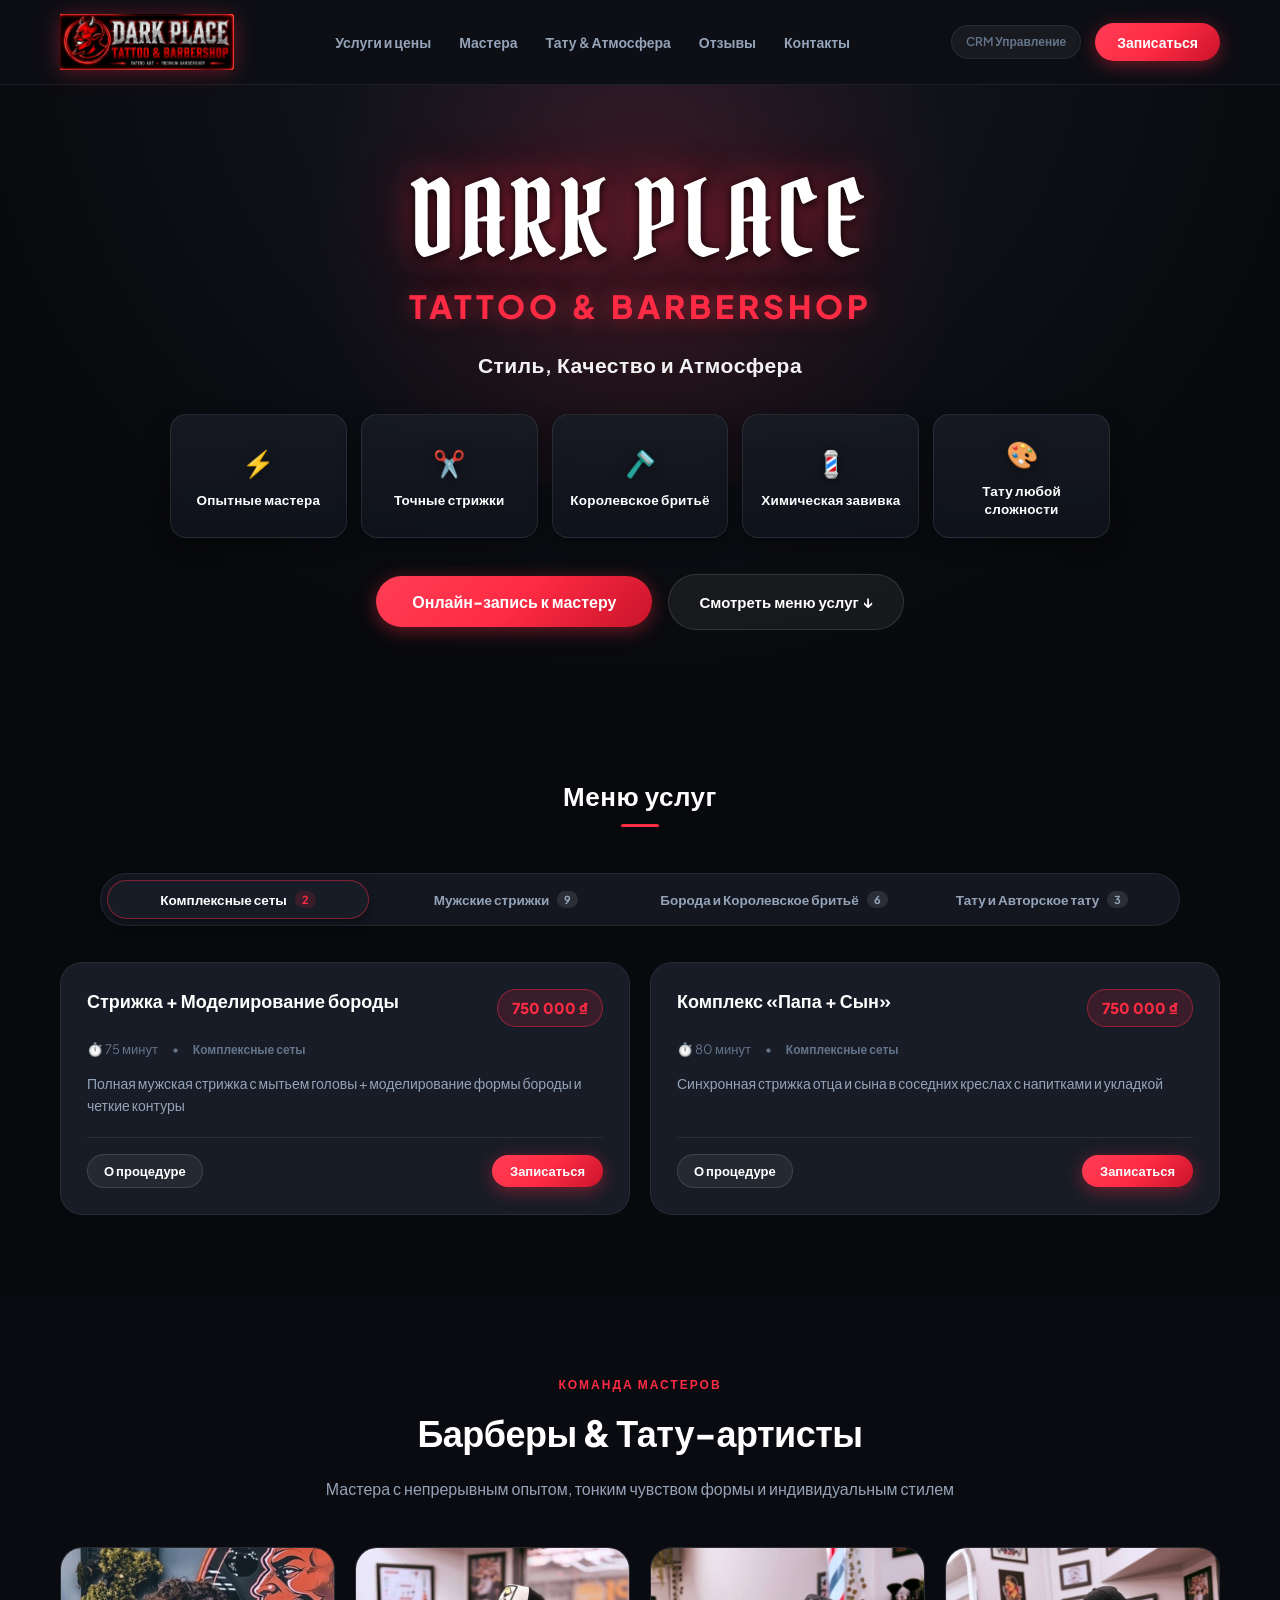
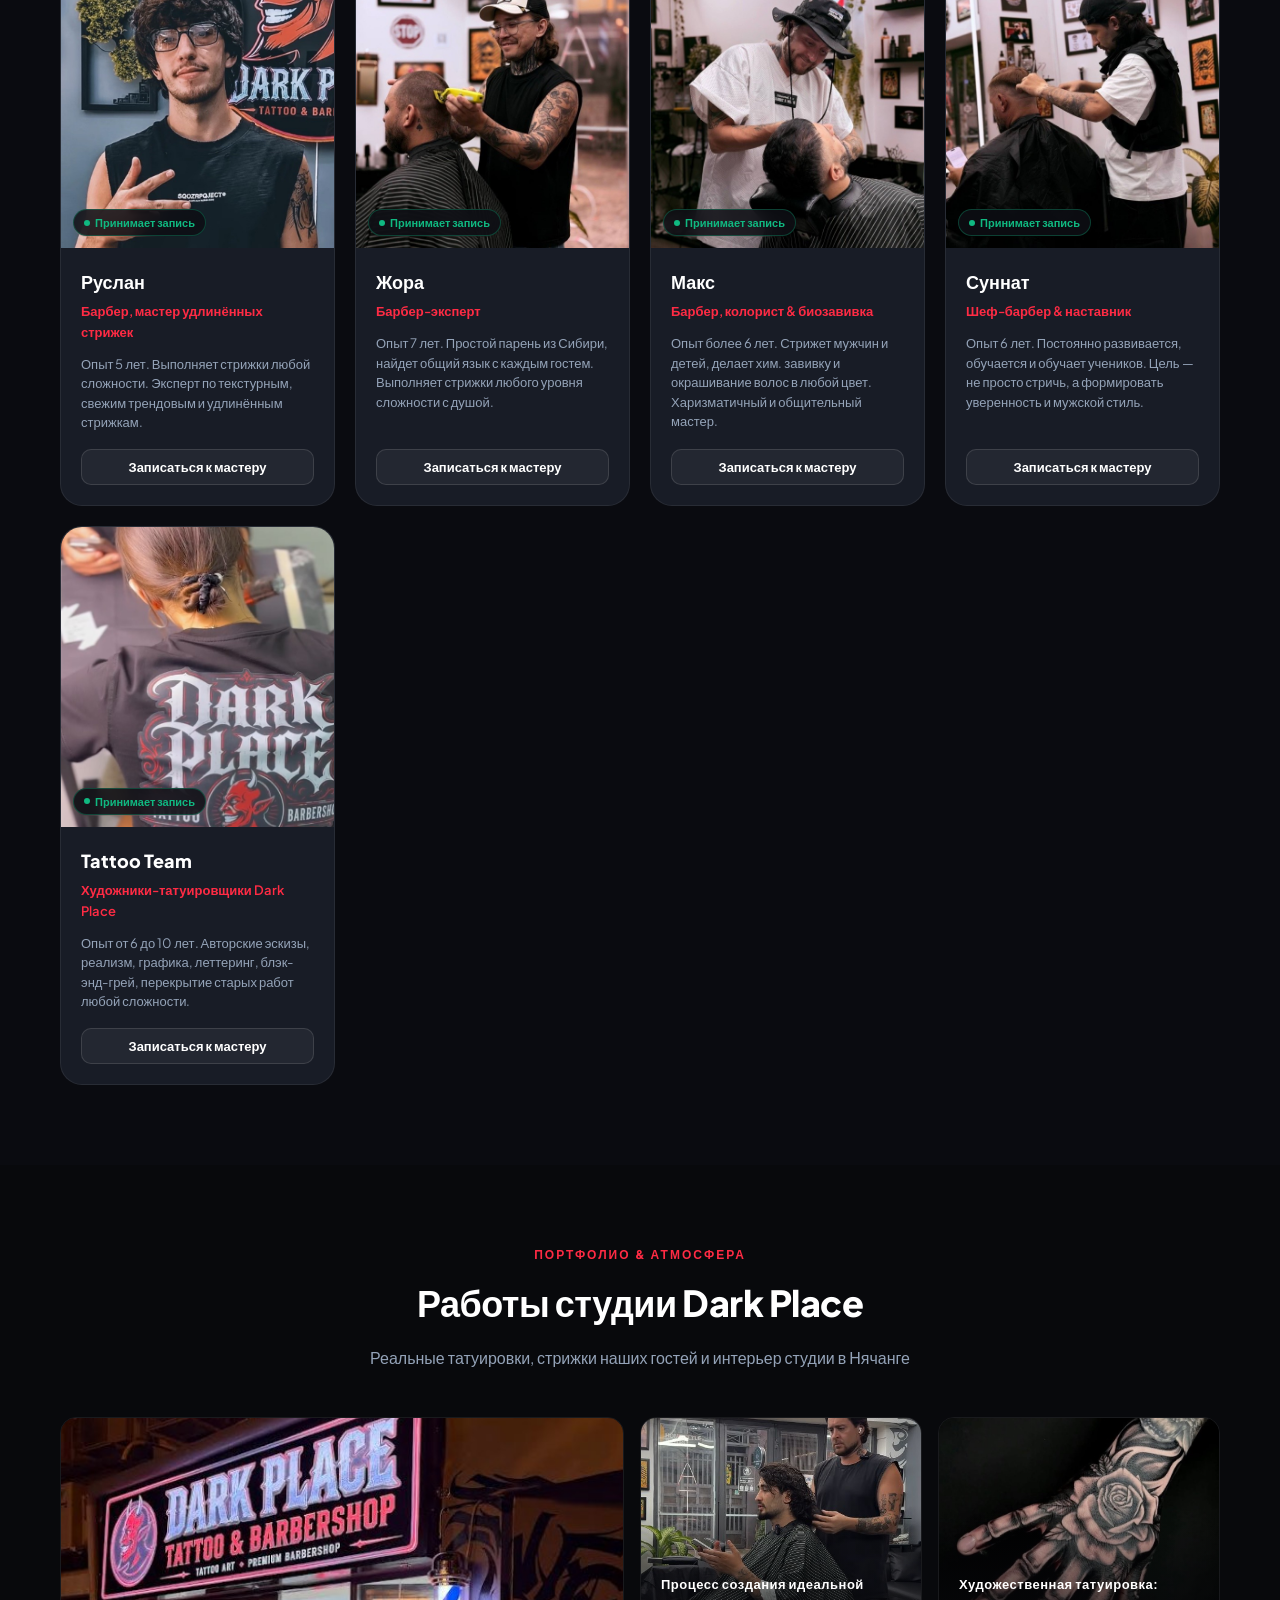
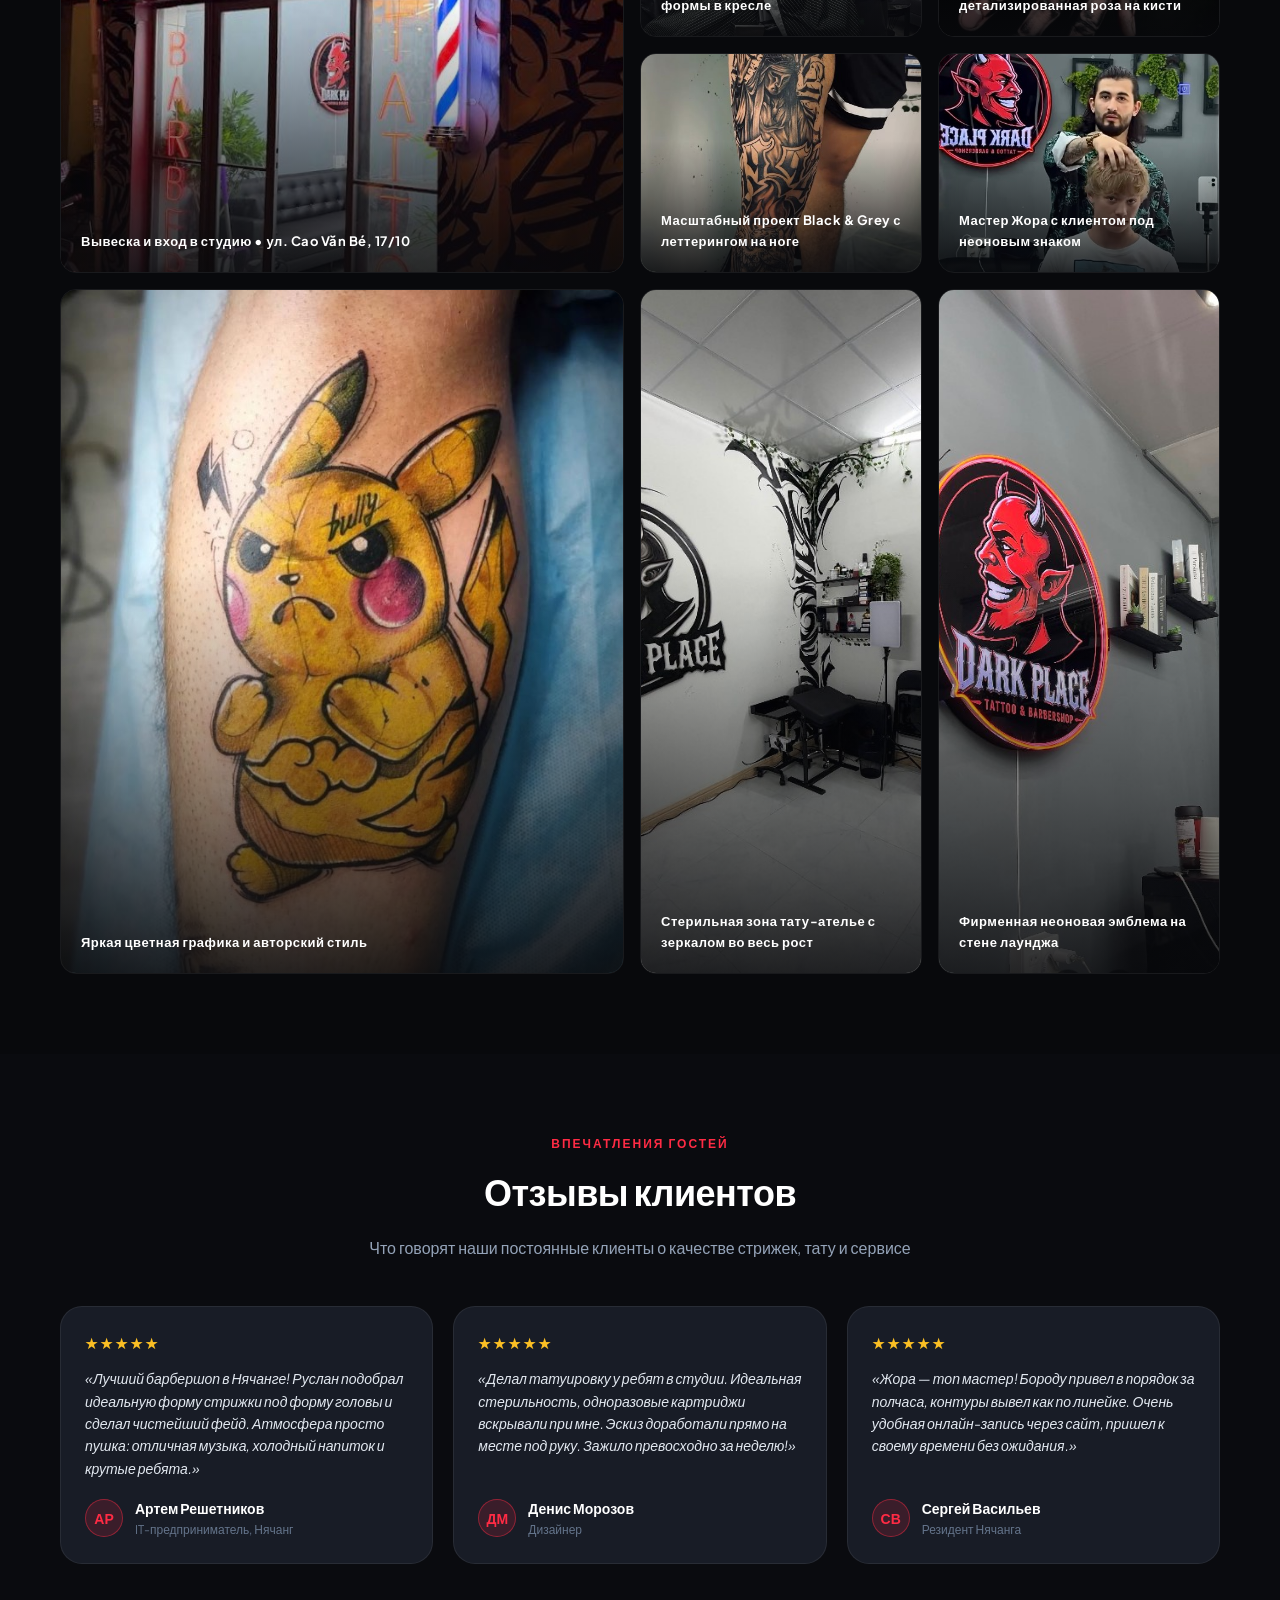
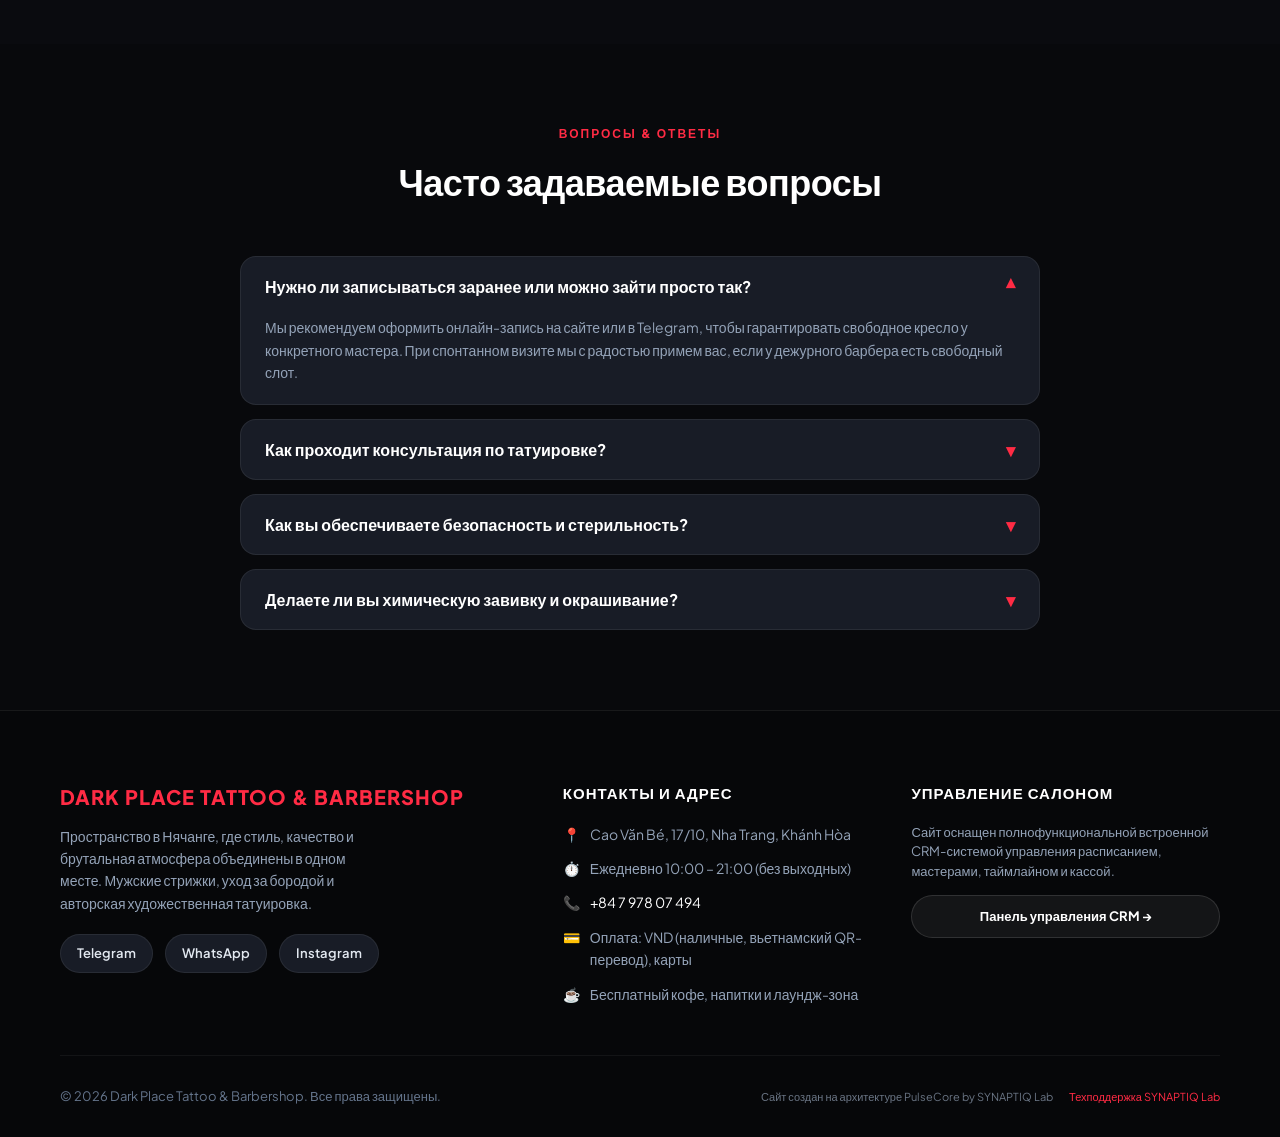
==== commit c9e16f40: "Redesign Hero with gothic typography, 5 direction plaques and clean menu" ====
--- a/dark-place/index.html
+++ b/dark-place/index.html
@@ -7,10 +7,10 @@
   <meta name="description" content="Dark Place — барбершоп и тату-салон в Нячанге (Вьетнам), где стиль, качество и атмосфера объединены в одном месте. Мужские стрижки, уход за бородой, татуировки любой сложности. Cao Văn Bé 17/10. Онлайн-запись.">
   <link rel="icon" type="image/png" href="assets/favicon.png">
   
-  <!-- Google Fonts: Plus Jakarta Sans & JetBrains Mono -->
+  <!-- Google Fonts: Pirata One, Plus Jakarta Sans & JetBrains Mono -->
   <link rel="preconnect" href="https://fonts.googleapis.com">
   <link rel="preconnect" href="https://fonts.gstatic.com" crossorigin>
-  <link href="https://fonts.googleapis.com/css2?family=JetBrains+Mono:wght@400;600;700&family=Plus+Jakarta+Sans:wght@400;500;600;700;800;900&display=swap" rel="stylesheet">
+  <link href="https://fonts.googleapis.com/css2?family=JetBrains+Mono:wght@400;600;700&family=Pirata+One&family=Plus+Jakarta+Sans:wght@400;500;600;700;800;900&display=swap" rel="stylesheet">
   
   <link rel="stylesheet" href="css/style.css">
 </head>
@@ -46,53 +46,43 @@
   <section class="hero-section">
     <div class="hero-glow-bg"></div>
     <div class="container hero-content">
-      <div class="hero-badge">
-        <span>Tattoo Art • Premium Barbershop • Нячанг, Cao Văn Bé 17/10</span>
-      </div>
-
-      <h1 class="hero-title">
-        Dark Place Tattoo &amp; Barbershop <br>
-        <span class="hero-title-accent">Стиль, Качество &amp; Атмосфера</span>
-      </h1>
-
-      <p class="hero-desc">
-        Пространство в Нячанге, где соединились мужская барбер-культура и искусство авторской татуировки. Команда опытных мастеров со стажем от 5 до 7 лет, точные стрижки, королевское бритьё, химическая завивка и тату любой сложности.
-      </p>
+      <div class="hero-titles-wrap">
+        <h1 class="hero-gothic-title">DARK PLACE</h1>
+        <div class="hero-gothic-sub">TATTOO &amp; BARBERSHOP</div>
+        <div class="hero-gothic-tagline">Стиль, Качество и Атмосфера</div>
+      </div>
+
+      <!-- 5 Core Plaques / Direction Badges -->
+      <div class="hero-plaques-grid">
+        <div class="hero-plaque-card">
+          <div class="plaque-icon">⚡</div>
+          <div class="plaque-title">Опытные мастера</div>
+        </div>
+        <div class="hero-plaque-card">
+          <div class="plaque-icon">✂️</div>
+          <div class="plaque-title">Точные стрижки</div>
+        </div>
+        <div class="hero-plaque-card">
+          <div class="plaque-icon">🪒</div>
+          <div class="plaque-title">Королевское бритьё</div>
+        </div>
+        <div class="hero-plaque-card">
+          <div class="plaque-icon">💈</div>
+          <div class="plaque-title">Химическая завивка</div>
+        </div>
+        <div class="hero-plaque-card">
+          <div class="plaque-icon">🎨</div>
+          <div class="plaque-title">Тату любой сложности</div>
+        </div>
+      </div>
 
       <div class="hero-actions">
-        <button type="button" class="btn btn-primary" style="padding: 14px 34px; font-size: 16px;" data-open-booking>
+        <button type="button" class="btn btn-primary btn-hero-cta" data-open-booking>
           Онлайн-запись к мастеру
         </button>
-        <a href="#services" class="btn btn-secondary" style="padding: 14px 28px; font-size: 15px;">
+        <a href="#services" class="btn btn-secondary btn-hero-menu">
           Смотреть меню услуг ↓
         </a>
-      </div>
-
-      <!-- 4 Core Feature Cards -->
-      <div class="hero-features-bar">
-        <div class="hero-feature-card">
-          <span class="hero-feat-icon">✂️</span>
-          <h4 class="hero-feat-title">Опытные барберы</h4>
-          <p class="hero-feat-desc">Мастера со стажем от 5 до 7 лет, преподаватели и эксперты по текстурным стрижкам.</p>
-        </div>
-
-        <div class="hero-feature-card">
-          <span class="hero-feat-icon">🎨</span>
-          <h4 class="hero-feat-title">Tattoo Art Студия</h4>
-          <p class="hero-feat-desc">Художественная татуировка, авторские эскизы, блэк-энд-грей, реализм и качественный Cover-Up.</p>
-        </div>
-
-        <div class="hero-feature-card">
-          <span class="hero-feat-icon">🛡️</span>
-          <h4 class="hero-feat-title">100% стерильность</h4>
-          <p class="hero-feat-desc">Медицинская стерилизация инструмента, одноразовые картриджи ведущих мировых брендов.</p>
-        </div>
-
-        <div class="hero-feature-card">
-          <span class="hero-feat-icon">☕</span>
-          <h4 class="hero-feat-title">Лаундж &amp; Музыка</h4>
-          <p class="hero-feat-desc">Настоящая мужская атмосфера, спешелти-кофе, прохладительные напитки и рок-хип-хоп вайб.</p>
-        </div>
       </div>
     </div>
   </section>
@@ -100,10 +90,8 @@
   <!-- Services & Pricing Catalog -->
   <section class="section" id="services">
     <div class="container">
-      <div class="section-header">
-        <span class="section-tag">Прейскурант услуг</span>
-        <h2 class="section-title">Меню услуг Dark Place</h2>
-        <p class="section-subtitle">Выберите интересующее направление и запишитесь к мастеру в удобное время</p>
+      <div class="section-header services-section-header">
+        <h2 class="services-clean-title">Меню услуг</h2>
       </div>
 
       <!-- Category Filter Tabs -->
--- a/dark-place/css/style.css
+++ b/dark-place/css/style.css
@@ -198,14 +198,14 @@
 }
 
 .btn-primary {
-  background: linear-gradient(135deg, #FCD34D 0%, #E5A93C 50%, #B45309 100%);
-  color: #08090C;
-  box-shadow: 0 4px 16px rgba(229, 169, 60, 0.3);
+  background: linear-gradient(135deg, #FF3D55 0%, #FF2B44 50%, #C9142B 100%);
+  color: #FFFFFF;
+  box-shadow: 0 4px 18px rgba(255, 43, 68, 0.4);
 }
 
 .btn-primary:hover {
   transform: translateY(-2px);
-  box-shadow: 0 8px 24px rgba(229, 169, 60, 0.45);
+  box-shadow: 0 8px 26px rgba(255, 43, 68, 0.6);
 }
 
 .btn-secondary {
@@ -242,18 +242,18 @@
    ========================================================================== */
 .hero-section {
   position: relative;
-  padding: 90px 0 70px;
+  padding: 85px 0 65px;
   overflow: hidden;
 }
 
 .hero-glow-bg {
   position: absolute;
-  top: -100px;
+  top: -120px;
   left: 50%;
   transform: translateX(-50%);
-  width: 700px;
-  height: 450px;
-  background: radial-gradient(circle, rgba(229, 169, 60, 0.12) 0%, rgba(20, 24, 34, 0) 70%);
+  width: 800px;
+  height: 520px;
+  background: radial-gradient(circle, rgba(255, 43, 68, 0.18) 0%, rgba(255, 43, 68, 0.05) 45%, rgba(8, 9, 12, 0) 70%);
   pointer-events: none;
   z-index: 0;
 }
@@ -262,47 +262,93 @@
   position: relative;
   z-index: 1;
   text-align: center;
-  max-width: 820px;
+  max-width: 980px;
   margin: 0 auto;
 }
 
-.hero-badge {
-  display: inline-flex;
-  align-items: center;
-  gap: 8px;
-  padding: 6px 16px;
-  background: var(--accent-gold-bg);
-  border: 1px solid var(--border-accent);
-  border-radius: var(--radius-full);
-  color: var(--accent-gold);
-  font-size: 13px;
+.hero-titles-wrap {
+  margin-bottom: 32px;
+}
+
+.hero-gothic-title {
+  font-family: 'Pirata One', 'Cinzel Decorative', cursive, serif;
+  font-size: clamp(60px, 8.5vw, 104px);
+  font-weight: 400;
+  line-height: 0.95;
+  letter-spacing: 5px;
+  color: #FFFFFF;
+  margin: 0 0 12px;
+  text-transform: uppercase;
+  text-shadow: 
+    0 2px 10px rgba(0, 0, 0, 0.95),
+    0 0 35px rgba(255, 43, 68, 0.45),
+    0 0 70px rgba(255, 43, 68, 0.2);
+}
+
+.hero-gothic-sub {
+  font-size: clamp(20px, 3.2vw, 32px);
+  font-weight: 900;
+  letter-spacing: 4px;
+  color: #FF2B44;
+  text-transform: uppercase;
+  margin: 0 0 16px;
+  text-shadow: 0 0 20px rgba(255, 43, 68, 0.5);
+}
+
+.hero-gothic-tagline {
+  font-size: clamp(16px, 2.2vw, 21px);
+  font-weight: 600;
+  letter-spacing: 0.5px;
+  color: #FFFFFF;
+  opacity: 0.95;
+  margin: 0 auto;
+}
+
+/* 5 Square/Neat Plaques */
+.hero-plaques-grid {
+  display: grid;
+  grid-template-columns: repeat(5, 1fr);
+  gap: 14px;
+  max-width: 940px;
+  margin: 0 auto 36px;
+  width: 100%;
+}
+
+.hero-plaque-card {
+  display: flex;
+  flex-direction: column;
+  align-items: center;
+  justify-content: center;
+  padding: 18px 12px;
+  background: linear-gradient(180deg, rgba(24, 28, 38, 0.85) 0%, rgba(16, 19, 27, 0.92) 100%);
+  border: 1px solid rgba(255, 255, 255, 0.09);
+  border-radius: var(--radius-md);
+  box-shadow: 0 6px 20px rgba(0, 0, 0, 0.4);
+  backdrop-filter: blur(10px);
+  transition: all 0.25s cubic-bezier(0.16, 1, 0.3, 1);
+  text-align: center;
+  min-height: 110px;
+}
+
+.hero-plaque-card:hover {
+  transform: translateY(-3px);
+  border-color: rgba(255, 43, 68, 0.45);
+  box-shadow: 0 10px 28px rgba(255, 43, 68, 0.25), 0 0 18px rgba(255, 43, 68, 0.15);
+  background: linear-gradient(180deg, rgba(32, 38, 52, 0.9) 0%, rgba(20, 24, 34, 0.95) 100%);
+}
+
+.plaque-icon {
+  font-size: 26px;
+  margin-bottom: 8px;
+  filter: drop-shadow(0 2px 6px rgba(0, 0, 0, 0.5));
+}
+
+.plaque-title {
+  font-size: 13.5px;
   font-weight: 700;
-  letter-spacing: 1px;
-  text-transform: uppercase;
-  margin-bottom: 24px;
-}
-
-.hero-title {
-  font-size: 52px;
-  font-weight: 800;
-  line-height: 1.15;
-  color: #FFFFFF;
-  margin-bottom: 20px;
-  letter-spacing: -0.5px;
-}
-
-.hero-title-accent {
-  background: linear-gradient(135deg, #FFFFFF 0%, #FCD34D 50%, #E5A93C 100%);
-  -webkit-background-clip: text;
-  -webkit-text-fill-color: transparent;
-}
-
-.hero-desc {
-  font-size: 18px;
-  color: var(--text-muted);
-  max-width: 640px;
-  margin: 0 auto 36px;
-  line-height: 1.6;
+  color: #FFFFFF;
+  line-height: 1.35;
+  letter-spacing: 0.2px;
 }
 
 .hero-actions {
@@ -313,45 +359,44 @@
   flex-wrap: wrap;
 }
 
-.hero-features-bar {
-  display: grid;
-  grid-template-columns: repeat(4, 1fr);
-  gap: 16px;
-  margin-top: 60px;
-}
-
-.hero-feature-card {
-  padding: 20px;
-  background: var(--bg-card);
-  border-radius: var(--radius-md);
-  border: 1px solid var(--border-subtle);
-  text-align: left;
-  transition: all 0.3s ease;
-}
-
-.hero-feature-card:hover {
-  transform: translateY(-3px);
-  border-color: var(--border-accent);
-  box-shadow: var(--shadow-md);
-}
-
-.hero-feat-icon {
-  font-size: 24px;
-  margin-bottom: 12px;
-  display: inline-block;
-}
-
-.hero-feat-title {
+.btn-hero-cta {
+  padding: 15px 36px;
+  font-size: 16px;
+  font-weight: 800;
+  border-radius: var(--radius-full);
+}
+
+.btn-hero-menu {
+  padding: 15px 30px;
   font-size: 15px;
   font-weight: 700;
-  color: #FFFFFF;
-  margin-bottom: 4px;
-}
-
-.hero-feat-desc {
-  font-size: 13px;
-  color: var(--text-dim);
-  line-height: 1.45;
+  border-radius: var(--radius-full);
+}
+
+/* Services Header Clean & Compact */
+.services-section-header {
+  text-align: center;
+  margin-bottom: 30px;
+}
+
+.services-clean-title {
+  font-size: 26px;
+  font-weight: 800;
+  letter-spacing: 0.5px;
+  color: #FFFFFF;
+  margin: 0;
+  display: inline-block;
+  position: relative;
+}
+
+.services-clean-title::after {
+  content: '';
+  display: block;
+  width: 38px;
+  height: 3px;
+  background: #FF2B44;
+  border-radius: 2px;
+  margin: 8px auto 0;
 }
 
 /* ==========================================================================
@@ -402,7 +447,7 @@
 
 .category-tabs {
   display: grid;
-  grid-template-columns: repeat(5, 1fr);
+  grid-template-columns: repeat(4, 1fr);
   width: 100%;
   background: var(--bg-surface);
   padding: 6px;
@@ -1400,8 +1445,8 @@
    Responsive Adaptations
    ========================================================================== */
 @media (max-width: 1024px) {
-  .hero-features-bar {
-    grid-template-columns: repeat(2, 1fr);
+  .hero-plaques-grid {
+    grid-template-columns: repeat(3, 1fr);
   }
   .specialists-grid {
     grid-template-columns: repeat(2, 1fr);
@@ -1443,30 +1488,33 @@
   }
   .header-nav {
     display: none; /* Mobile menu handled via drawer */
+  }
+  .hero-plaques-grid {
+    grid-template-columns: repeat(2, 1fr);
+    gap: 10px;
+  }
+  .hero-plaques-grid .hero-plaque-card:last-child {
+    grid-column: span 2;
+  }
+  .hero-plaque-card {
+    min-height: 90px;
+    padding: 14px 10px;
+  }
+  .plaque-icon {
+    font-size: 22px;
+    margin-bottom: 6px;
+  }
+  .plaque-title {
+    font-size: 12px;
   }
   .category-tabs {
     grid-template-columns: repeat(2, 1fr);
     border-radius: var(--radius-md);
     gap: 6px;
   }
-  .cat-tab-btn:first-child {
-    grid-column: span 2;
-  }
   .cat-tab-btn {
     padding: 9px 8px;
     font-size: 12px;
-  }
-  .hero-title {
-    font-size: 30px;
-    line-height: 1.25;
-  }
-  .hero-desc {
-    font-size: 15px;
-    padding: 0 10px;
-  }
-  .hero-features-bar {
-    grid-template-columns: 1fr;
-    gap: 12px;
   }
   .services-grid {
     grid-template-columns: 1fr;
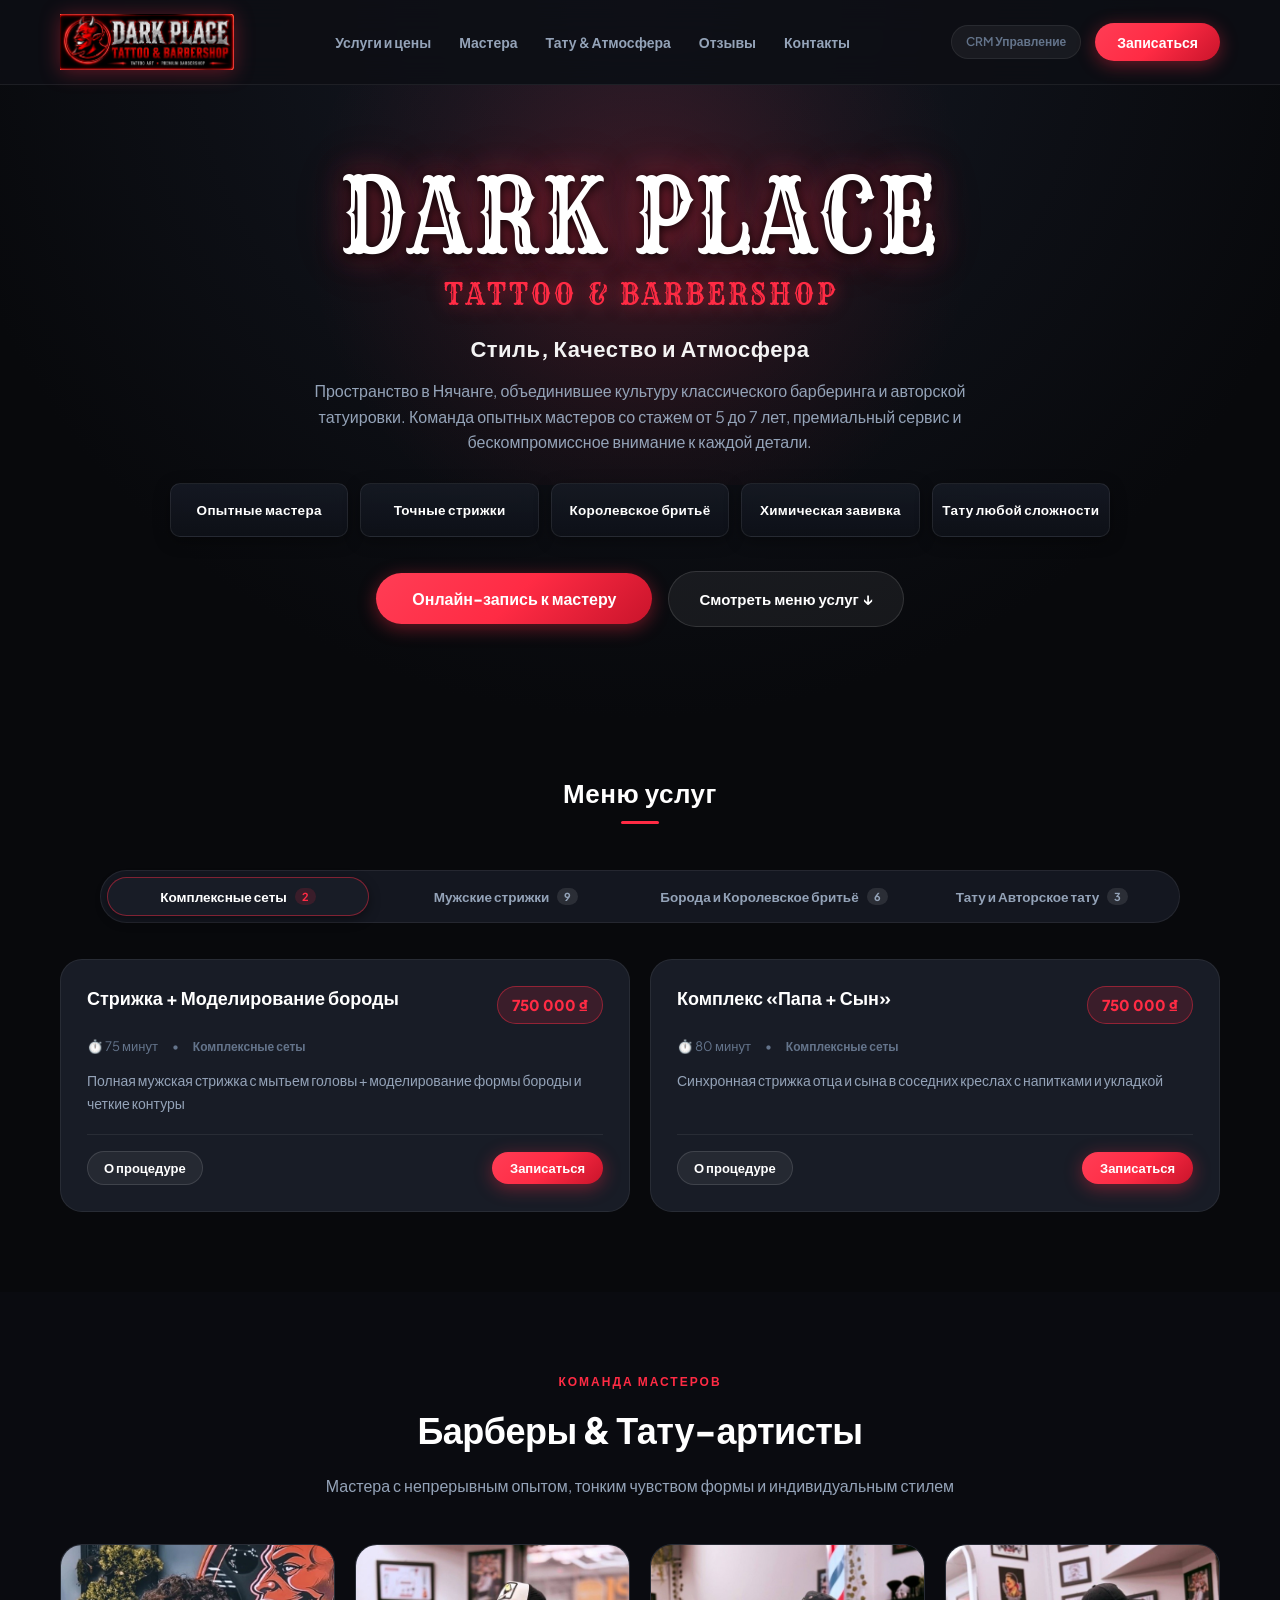
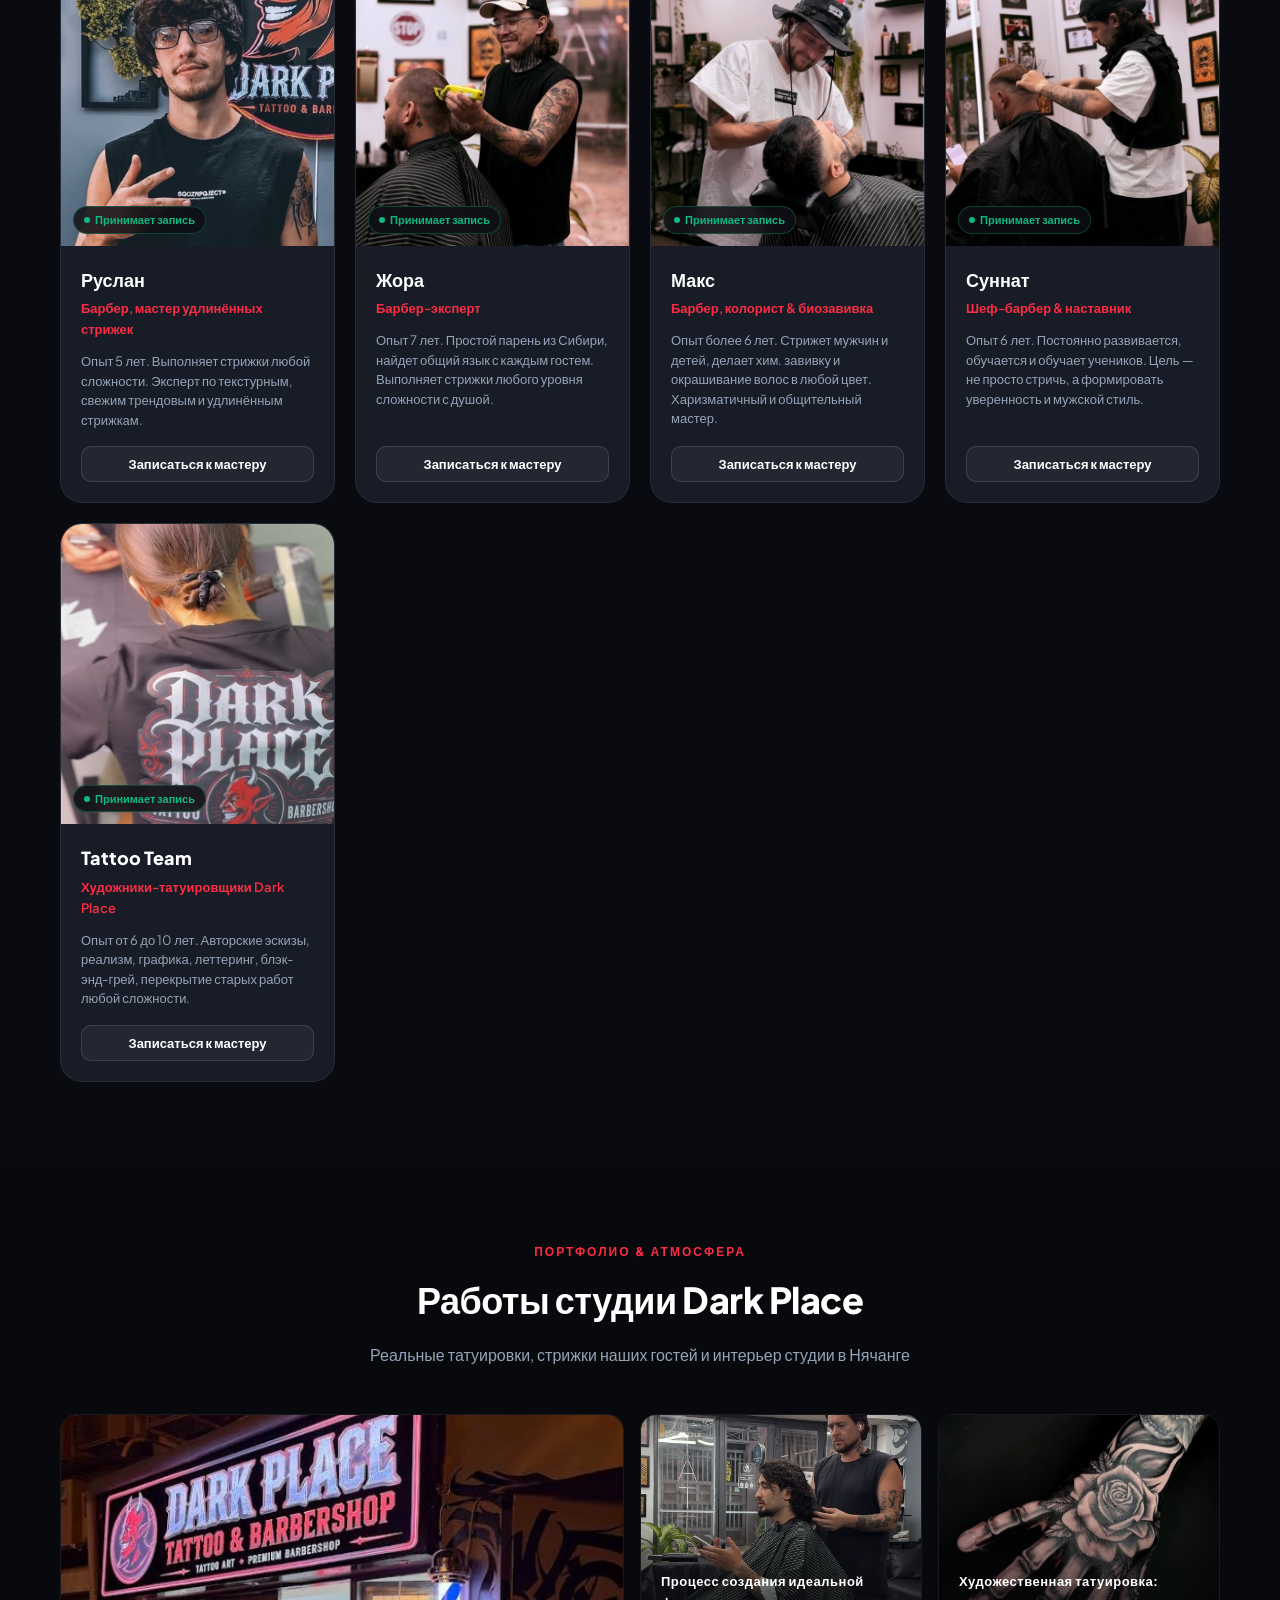
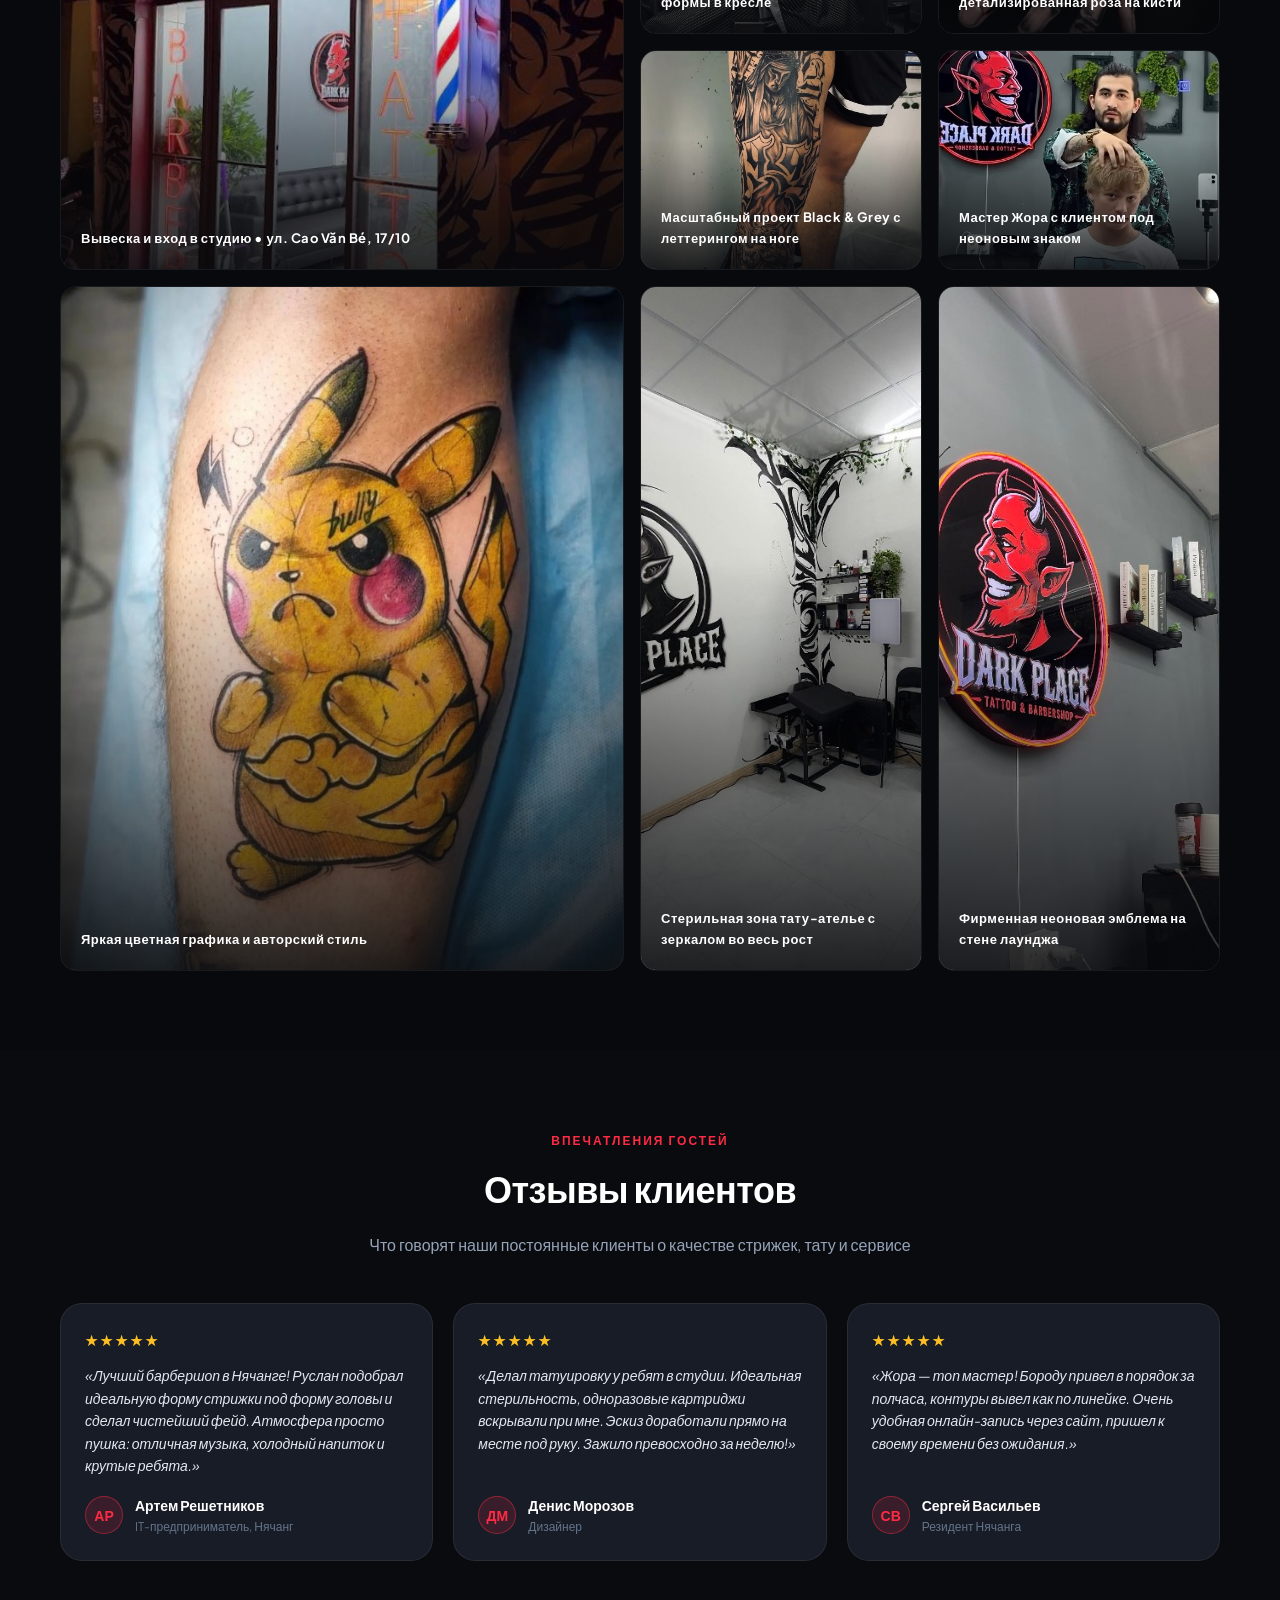
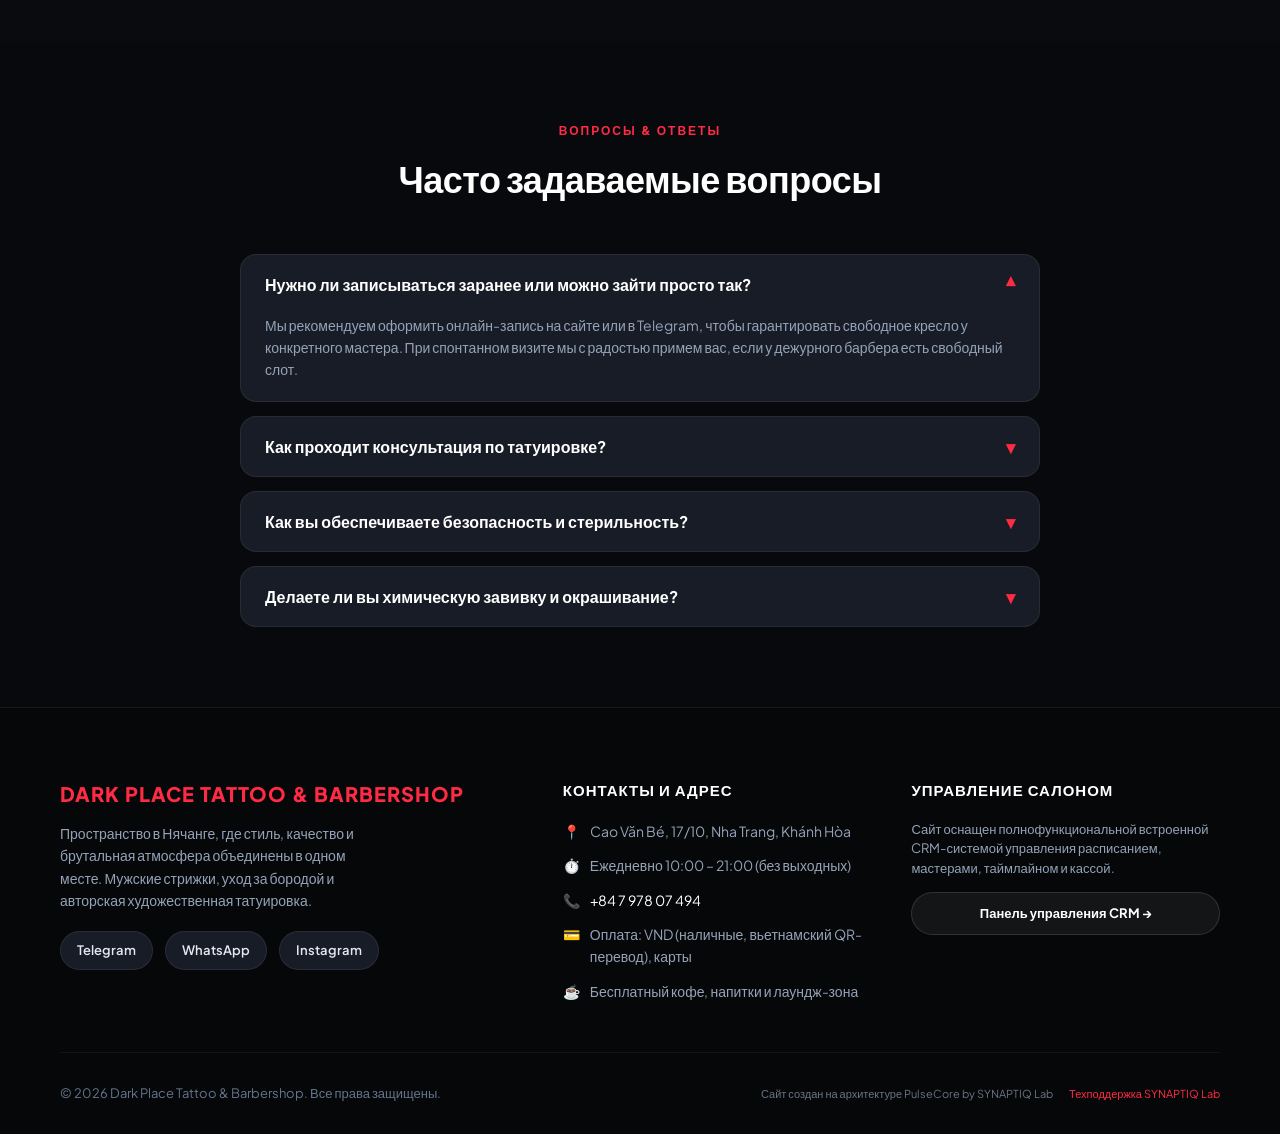
==== commit 6de88806: "Update Hero font to Rye (authentic spurred tattoo lettering), add salon description, clean plaques w" ====
--- a/dark-place/index.html
+++ b/dark-place/index.html
@@ -7,10 +7,10 @@
   <meta name="description" content="Dark Place — барбершоп и тату-салон в Нячанге (Вьетнам), где стиль, качество и атмосфера объединены в одном месте. Мужские стрижки, уход за бородой, татуировки любой сложности. Cao Văn Bé 17/10. Онлайн-запись.">
   <link rel="icon" type="image/png" href="assets/favicon.png">
   
-  <!-- Google Fonts: Pirata One, Plus Jakarta Sans & JetBrains Mono -->
+  <!-- Google Fonts: Rye, Plus Jakarta Sans & JetBrains Mono -->
   <link rel="preconnect" href="https://fonts.googleapis.com">
   <link rel="preconnect" href="https://fonts.gstatic.com" crossorigin>
-  <link href="https://fonts.googleapis.com/css2?family=JetBrains+Mono:wght@400;600;700&family=Pirata+One&family=Plus+Jakarta+Sans:wght@400;500;600;700;800;900&display=swap" rel="stylesheet">
+  <link href="https://fonts.googleapis.com/css2?family=JetBrains+Mono:wght@400;600;700&family=Plus+Jakarta+Sans:wght@400;500;600;700;800;900&family=Rye&display=swap" rel="stylesheet">
   
   <link rel="stylesheet" href="css/style.css">
 </head>
@@ -50,29 +50,27 @@
         <h1 class="hero-gothic-title">DARK PLACE</h1>
         <div class="hero-gothic-sub">TATTOO &amp; BARBERSHOP</div>
         <div class="hero-gothic-tagline">Стиль, Качество и Атмосфера</div>
-      </div>
-
-      <!-- 5 Core Plaques / Direction Badges -->
+        <p class="hero-gothic-desc">
+          Пространство в Нячанге, объединившее культуру классического барберинга и авторской татуировки. Команда опытных мастеров со стажем от 5 до 7 лет, премиальный сервис и бескомпромиссное внимание к каждой детали.
+        </p>
+      </div>
+
+      <!-- 5 Core Plaques / Direction Badges (Clean, Laconic, No Emojis) -->
       <div class="hero-plaques-grid">
         <div class="hero-plaque-card">
-          <div class="plaque-icon">⚡</div>
-          <div class="plaque-title">Опытные мастера</div>
+          <span class="plaque-title">Опытные мастера</span>
         </div>
         <div class="hero-plaque-card">
-          <div class="plaque-icon">✂️</div>
-          <div class="plaque-title">Точные стрижки</div>
+          <span class="plaque-title">Точные стрижки</span>
         </div>
         <div class="hero-plaque-card">
-          <div class="plaque-icon">🪒</div>
-          <div class="plaque-title">Королевское бритьё</div>
+          <span class="plaque-title">Королевское бритьё</span>
         </div>
         <div class="hero-plaque-card">
-          <div class="plaque-icon">💈</div>
-          <div class="plaque-title">Химическая завивка</div>
+          <span class="plaque-title">Химическая завивка</span>
         </div>
         <div class="hero-plaque-card">
-          <div class="plaque-icon">🎨</div>
-          <div class="plaque-title">Тату любой сложности</div>
+          <span class="plaque-title">Тату любой сложности</span>
         </div>
       </div>
 
--- a/dark-place/css/style.css
+++ b/dark-place/css/style.css
@@ -267,88 +267,113 @@
 }
 
 .hero-titles-wrap {
-  margin-bottom: 32px;
+  margin-bottom: 28px;
 }
 
 .hero-gothic-title {
-  font-family: 'Pirata One', 'Cinzel Decorative', cursive, serif;
-  font-size: clamp(60px, 8.5vw, 104px);
+  font-family: 'Rye', cursive, serif;
+  font-size: clamp(52px, 7.8vw, 92px);
   font-weight: 400;
-  line-height: 0.95;
-  letter-spacing: 5px;
-  color: #FFFFFF;
-  margin: 0 0 12px;
+  line-height: 1;
+  letter-spacing: 4px;
+  color: #FFFFFF;
+  margin: 0 0 10px;
   text-transform: uppercase;
+  display: inline-block;
+  transform: scaleY(1.12) scaleX(0.92);
   text-shadow: 
     0 2px 10px rgba(0, 0, 0, 0.95),
-    0 0 35px rgba(255, 43, 68, 0.45),
-    0 0 70px rgba(255, 43, 68, 0.2);
+    0 0 30px rgba(255, 43, 68, 0.4),
+    0 0 60px rgba(255, 43, 68, 0.2);
 }
 
 .hero-gothic-sub {
-  font-size: clamp(20px, 3.2vw, 32px);
-  font-weight: 900;
-  letter-spacing: 4px;
+  font-family: 'Rye', cursive, serif;
+  font-size: clamp(18px, 2.8vw, 28px);
+  font-weight: 400;
+  letter-spacing: 3px;
   color: #FF2B44;
   text-transform: uppercase;
-  margin: 0 0 16px;
-  text-shadow: 0 0 20px rgba(255, 43, 68, 0.5);
+  margin: 0 0 14px;
+  display: inline-block;
+  transform: scaleY(1.08) scaleX(0.92);
+  text-shadow: 0 0 18px rgba(255, 43, 68, 0.55);
 }
 
 .hero-gothic-tagline {
-  font-size: clamp(16px, 2.2vw, 21px);
-  font-weight: 600;
+  font-size: clamp(17px, 2.4vw, 22px);
+  font-weight: 700;
   letter-spacing: 0.5px;
   color: #FFFFFF;
   opacity: 0.95;
-  margin: 0 auto;
-}
-
-/* 5 Square/Neat Plaques */
+  margin: 0 auto 12px;
+}
+
+.hero-gothic-desc {
+  font-size: 16px;
+  color: var(--text-muted);
+  max-width: 660px;
+  margin: 0 auto 28px;
+  line-height: 1.6;
+}
+
+/* 5 Neat & Laconic Plaques (No Emojis) */
 .hero-plaques-grid {
   display: grid;
   grid-template-columns: repeat(5, 1fr);
-  gap: 14px;
-  max-width: 940px;
-  margin: 0 auto 36px;
+  gap: 12px;
+  max-width: 960px;
+  margin: 0 auto 34px;
   width: 100%;
 }
 
 .hero-plaque-card {
   display: flex;
-  flex-direction: column;
   align-items: center;
   justify-content: center;
-  padding: 18px 12px;
-  background: linear-gradient(180deg, rgba(24, 28, 38, 0.85) 0%, rgba(16, 19, 27, 0.92) 100%);
-  border: 1px solid rgba(255, 255, 255, 0.09);
-  border-radius: var(--radius-md);
-  box-shadow: 0 6px 20px rgba(0, 0, 0, 0.4);
-  backdrop-filter: blur(10px);
+  padding: 14px 10px;
+  background: linear-gradient(180deg, rgba(22, 26, 36, 0.9) 0%, rgba(14, 17, 24, 0.95) 100%);
+  border: 1px solid rgba(255, 255, 255, 0.08);
+  border-radius: var(--radius-sm);
+  box-shadow: 0 4px 16px rgba(0, 0, 0, 0.35);
+  backdrop-filter: blur(8px);
   transition: all 0.25s cubic-bezier(0.16, 1, 0.3, 1);
   text-align: center;
-  min-height: 110px;
+  min-height: 54px;
+  position: relative;
+  overflow: hidden;
+}
+
+.hero-plaque-card::before {
+  content: '';
+  position: absolute;
+  left: 0;
+  top: 0;
+  bottom: 0;
+  width: 2px;
+  background: #FF2B44;
+  opacity: 0;
+  transition: opacity 0.25s ease;
 }
 
 .hero-plaque-card:hover {
-  transform: translateY(-3px);
-  border-color: rgba(255, 43, 68, 0.45);
-  box-shadow: 0 10px 28px rgba(255, 43, 68, 0.25), 0 0 18px rgba(255, 43, 68, 0.15);
-  background: linear-gradient(180deg, rgba(32, 38, 52, 0.9) 0%, rgba(20, 24, 34, 0.95) 100%);
-}
-
-.plaque-icon {
-  font-size: 26px;
-  margin-bottom: 8px;
-  filter: drop-shadow(0 2px 6px rgba(0, 0, 0, 0.5));
+  transform: translateY(-2px);
+  border-color: rgba(255, 43, 68, 0.5);
+  box-shadow: 0 8px 24px rgba(255, 43, 68, 0.2), 0 0 12px rgba(255, 43, 68, 0.15);
+  background: linear-gradient(180deg, rgba(30, 36, 50, 0.95) 0%, rgba(18, 22, 32, 0.98) 100%);
+}
+
+.hero-plaque-card:hover::before {
+  opacity: 1;
 }
 
 .plaque-title {
   font-size: 13.5px;
   font-weight: 700;
   color: #FFFFFF;
-  line-height: 1.35;
-  letter-spacing: 0.2px;
+  line-height: 1.3;
+  letter-spacing: 0.3px;
+  white-space: nowrap;
 }
 
 .hero-actions {
@@ -1497,15 +1522,12 @@
     grid-column: span 2;
   }
   .hero-plaque-card {
-    min-height: 90px;
-    padding: 14px 10px;
-  }
-  .plaque-icon {
-    font-size: 22px;
-    margin-bottom: 6px;
+    min-height: 48px;
+    padding: 10px 8px;
   }
   .plaque-title {
     font-size: 12px;
+    white-space: normal;
   }
   .category-tabs {
     grid-template-columns: repeat(2, 1fr);
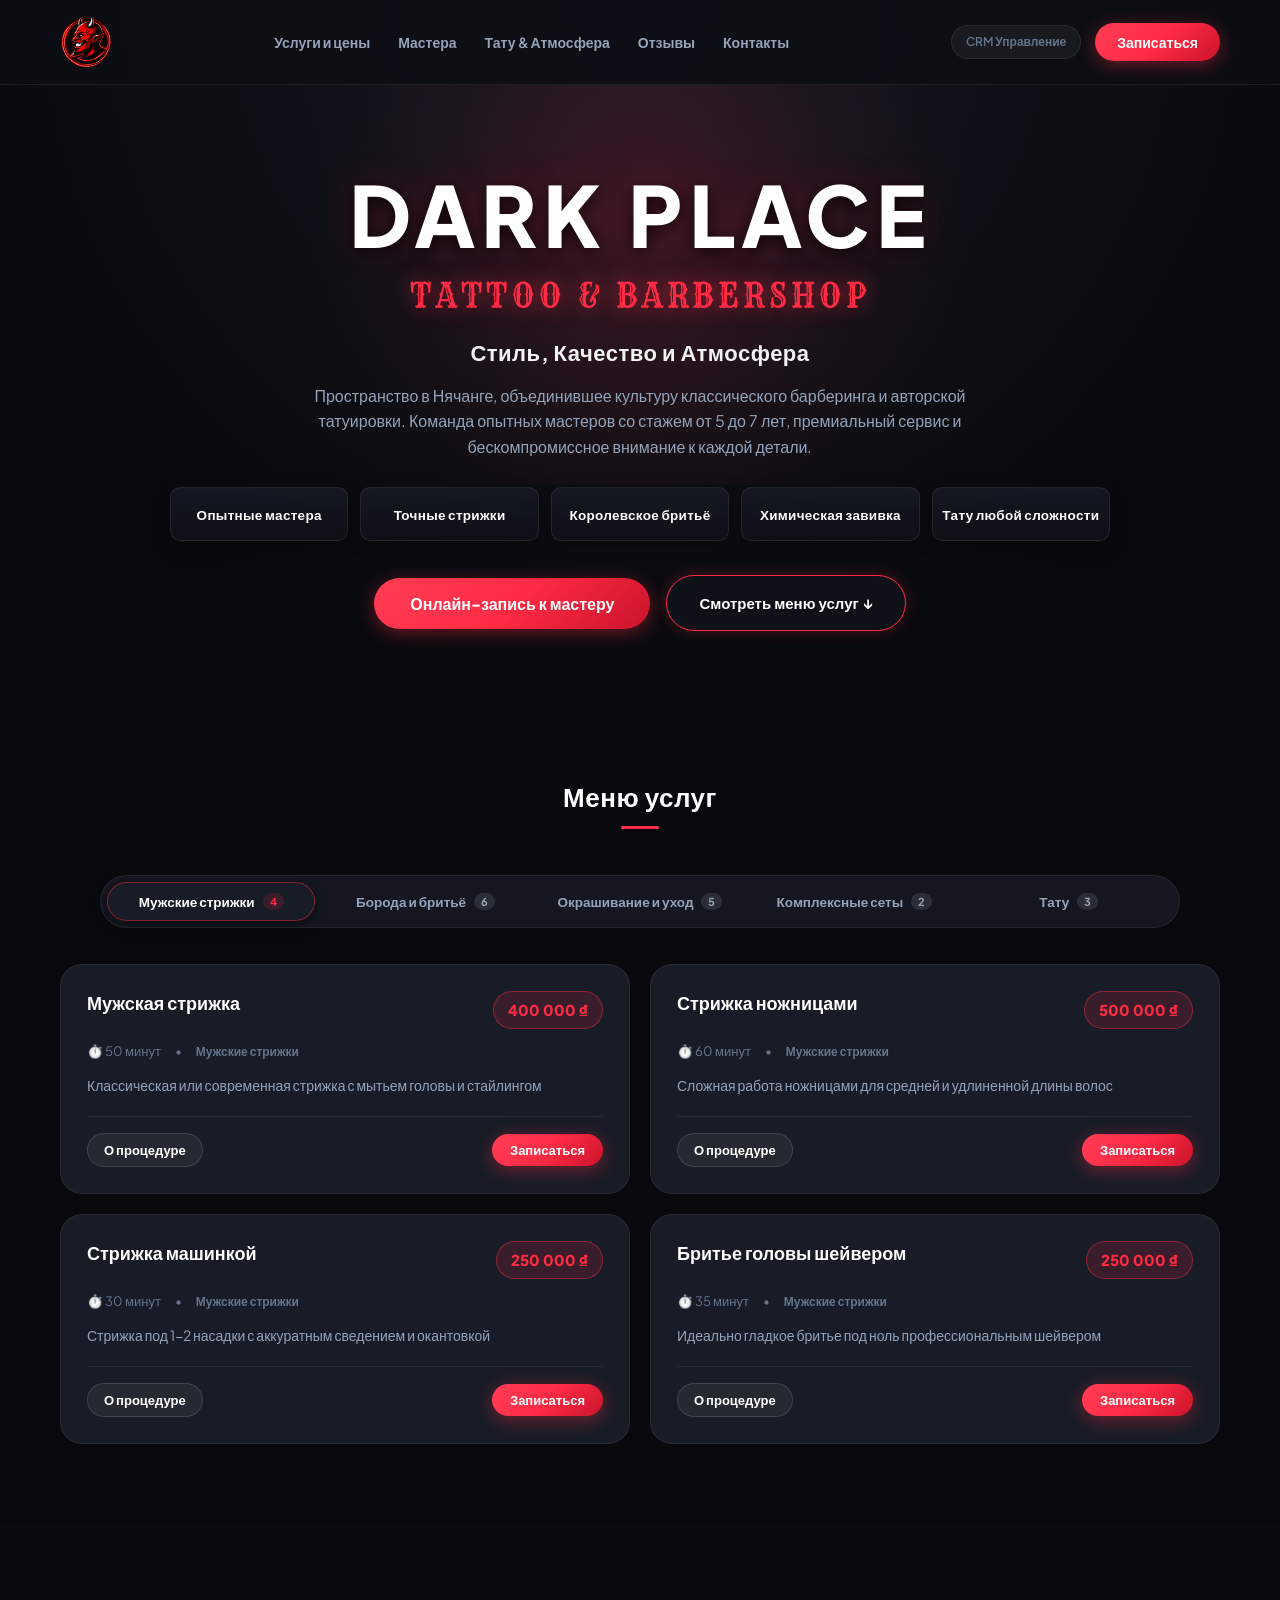
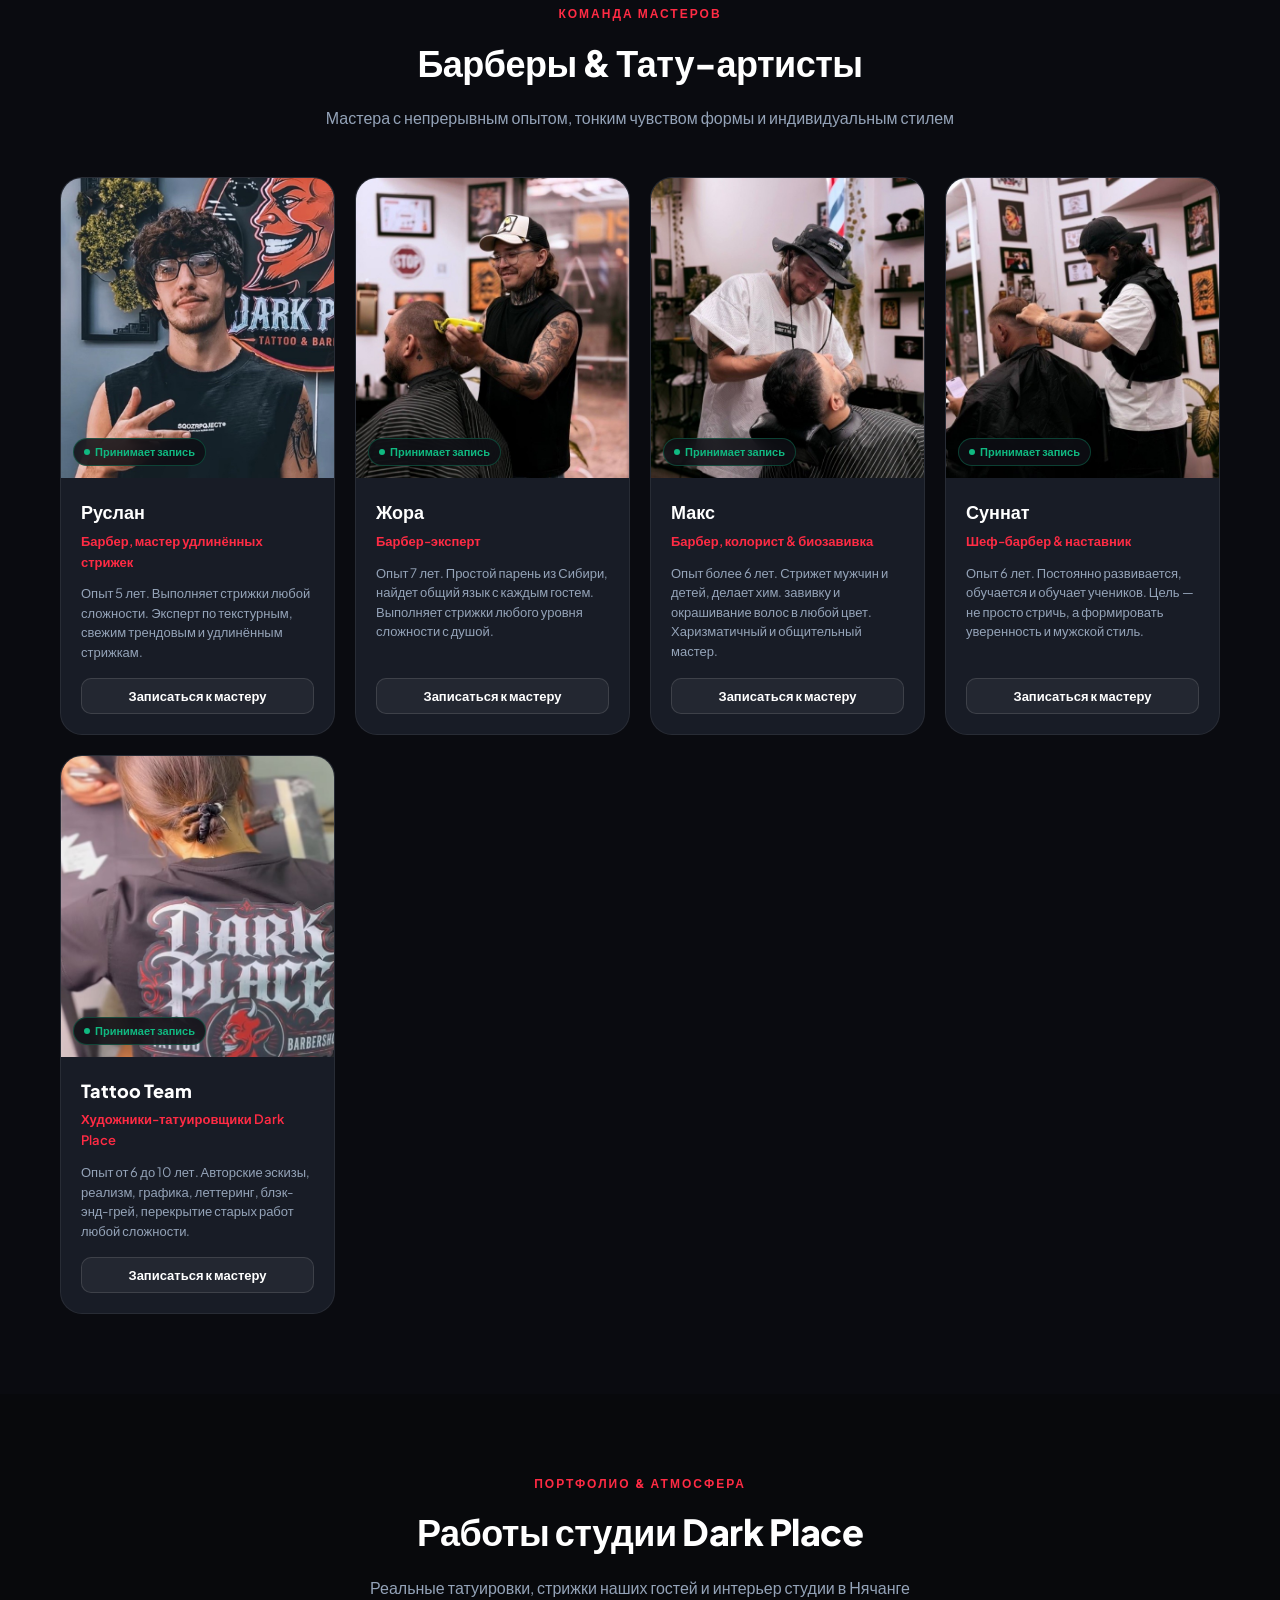
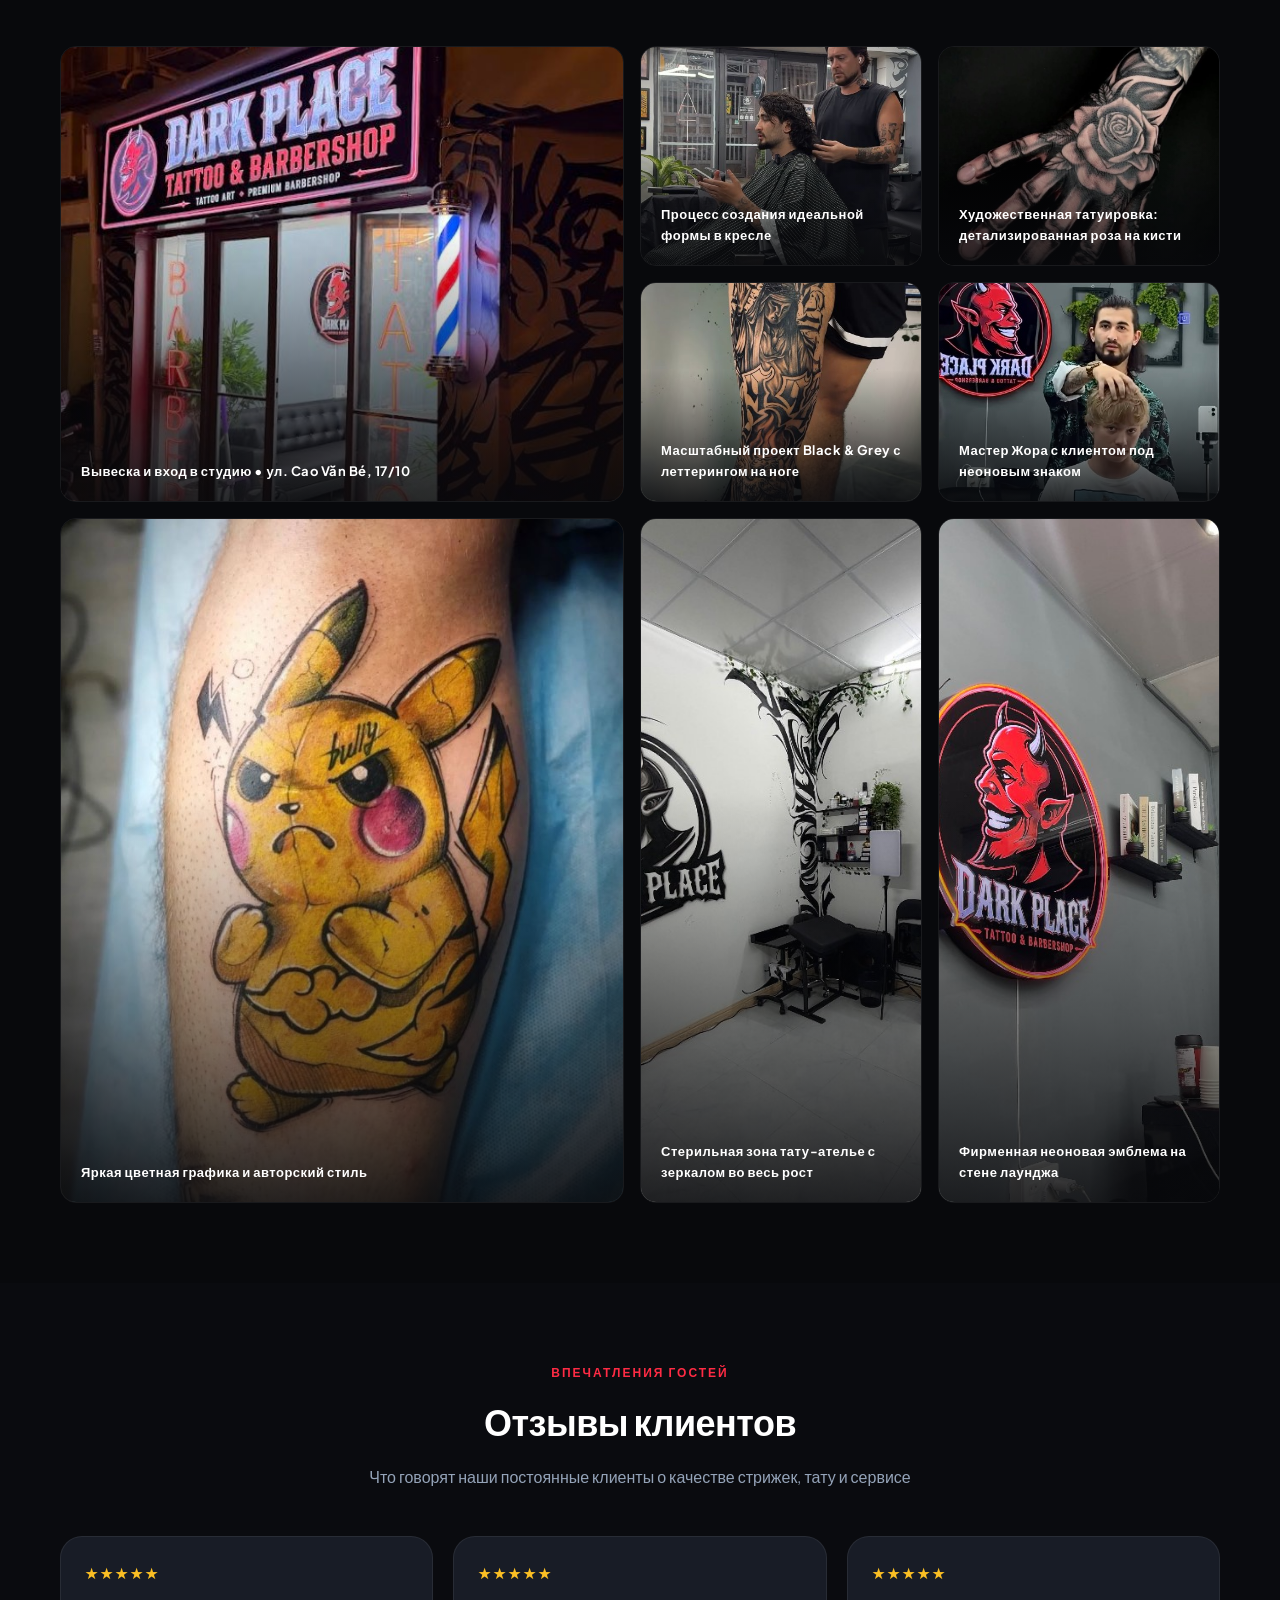
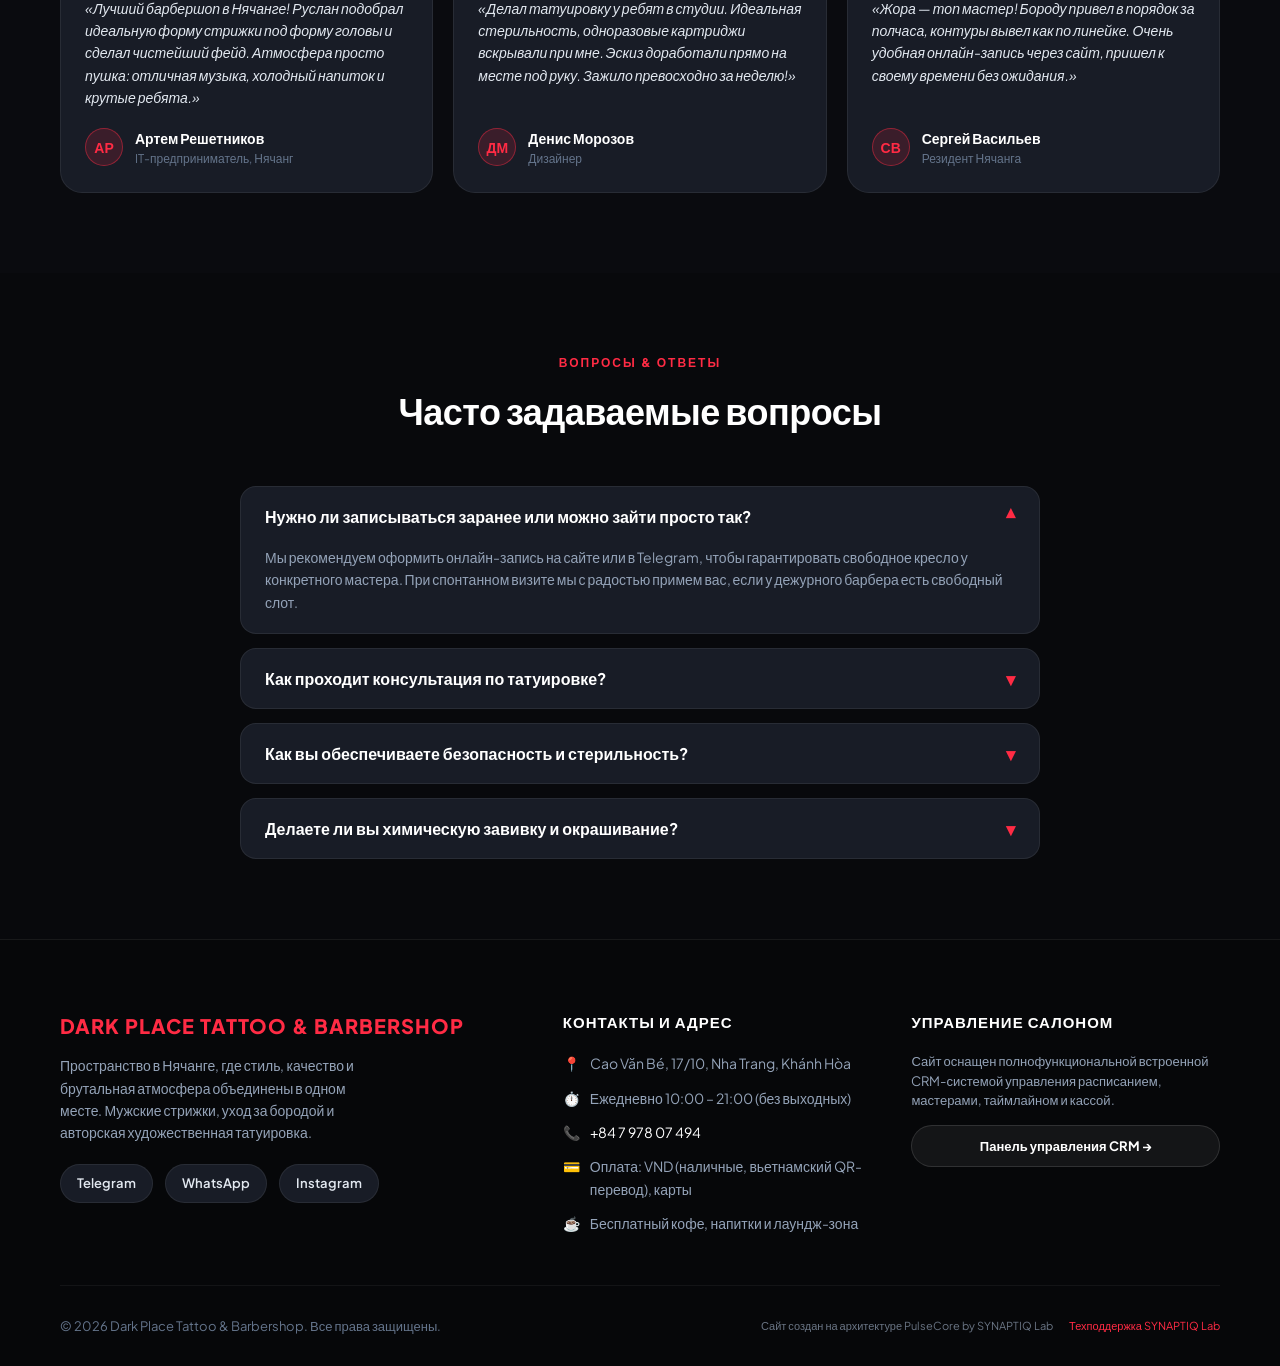
==== commit 31068476: "Update header logo to clean square icon without text and remove drop-shadow glow" ====
--- a/dark-place/index.html
+++ b/dark-place/index.html
@@ -20,7 +20,7 @@
   <header class="site-header">
     <div class="container header-container">
       <a href="#" class="header-brand" title="Dark Place Tattoo &amp; Barbershop">
-        <img src="assets/logo.png" alt="Dark Place Tattoo &amp; Barbershop" class="header-logo-img">
+        <img src="assets/logo-icon.png" alt="Dark Place Tattoo &amp; Barbershop" class="header-logo-img">
       </a>
 
       <nav class="header-nav">
--- a/dark-place/css/style.css
+++ b/dark-place/css/style.css
@@ -142,17 +142,17 @@
 }
 
 .header-logo-img {
-  height: 56px;
-  max-height: 60px;
-  width: auto;
+  height: 52px;
+  width: 52px;
+  max-height: 56px;
   object-fit: contain;
-  filter: drop-shadow(0 2px 10px rgba(255, 43, 68, 0.35));
-  transition: transform 0.2s ease, filter 0.2s ease;
+  filter: none;
+  transition: transform 0.2s ease;
 }
 
 .header-logo-img:hover {
-  transform: scale(1.02);
-  filter: drop-shadow(0 4px 18px rgba(255, 43, 68, 0.6));
+  transform: scale(1.04);
+  filter: none;
 }
 
 .header-nav {
@@ -271,33 +271,31 @@
 }
 
 .hero-gothic-title {
-  font-family: 'Rye', cursive, serif;
-  font-size: clamp(52px, 7.8vw, 92px);
-  font-weight: 400;
-  line-height: 1;
-  letter-spacing: 4px;
-  color: #FFFFFF;
-  margin: 0 0 10px;
+  font-family: 'Plus Jakarta Sans', -apple-system, BlinkMacSystemFont, 'Segoe UI', Roboto, sans-serif;
+  font-size: clamp(48px, 7.5vw, 84px);
+  font-weight: 900;
+  line-height: 1.05;
+  letter-spacing: 6px;
+  color: #FFFFFF;
+  margin: 0 0 12px;
   text-transform: uppercase;
-  display: inline-block;
-  transform: scaleY(1.12) scaleX(0.92);
+  display: block;
   text-shadow: 
-    0 2px 10px rgba(0, 0, 0, 0.95),
-    0 0 30px rgba(255, 43, 68, 0.4),
-    0 0 60px rgba(255, 43, 68, 0.2);
+    0 4px 18px rgba(0, 0, 0, 0.9),
+    0 0 35px rgba(255, 43, 68, 0.25);
 }
 
 .hero-gothic-sub {
   font-family: 'Rye', cursive, serif;
-  font-size: clamp(18px, 2.8vw, 28px);
+  font-size: clamp(20px, 3.2vw, 32px);
   font-weight: 400;
-  letter-spacing: 3px;
+  letter-spacing: 4px;
   color: #FF2B44;
   text-transform: uppercase;
   margin: 0 0 14px;
   display: inline-block;
   transform: scaleY(1.08) scaleX(0.92);
-  text-shadow: 0 0 18px rgba(255, 43, 68, 0.55);
+  text-shadow: 0 0 20px rgba(255, 43, 68, 0.6);
 }
 
 .hero-gothic-tagline {
@@ -392,10 +390,23 @@
 }
 
 .btn-hero-menu {
-  padding: 15px 30px;
+  padding: 15px 32px;
   font-size: 15px;
   font-weight: 700;
   border-radius: var(--radius-full);
+  background: #0E1118;
+  color: #FFFFFF;
+  border: 1.5px solid #FF2B44;
+  box-shadow: 0 0 14px rgba(255, 43, 68, 0.25);
+  transition: all 0.25s cubic-bezier(0.16, 1, 0.3, 1);
+}
+
+.btn-hero-menu:hover {
+  background: rgba(255, 43, 68, 0.15);
+  border-color: #FF596B;
+  color: #FFFFFF;
+  box-shadow: 0 0 24px rgba(255, 43, 68, 0.45);
+  transform: translateY(-2px);
 }
 
 /* Services Header Clean & Compact */
@@ -472,7 +483,7 @@
 
 .category-tabs {
   display: grid;
-  grid-template-columns: repeat(4, 1fr);
+  grid-template-columns: repeat(5, 1fr);
   width: 100%;
   background: var(--bg-surface);
   padding: 6px;
@@ -1498,7 +1509,9 @@
   }
   .header-logo-img {
     height: 44px;
+    width: 44px;
     max-height: 46px;
+    filter: none;
   }
   .header-actions {
     gap: 8px;
@@ -1534,6 +1547,9 @@
     border-radius: var(--radius-md);
     gap: 6px;
   }
+  .cat-tab-btn:last-child {
+    grid-column: span 2;
+  }
   .cat-tab-btn {
     padding: 9px 8px;
     font-size: 12px;
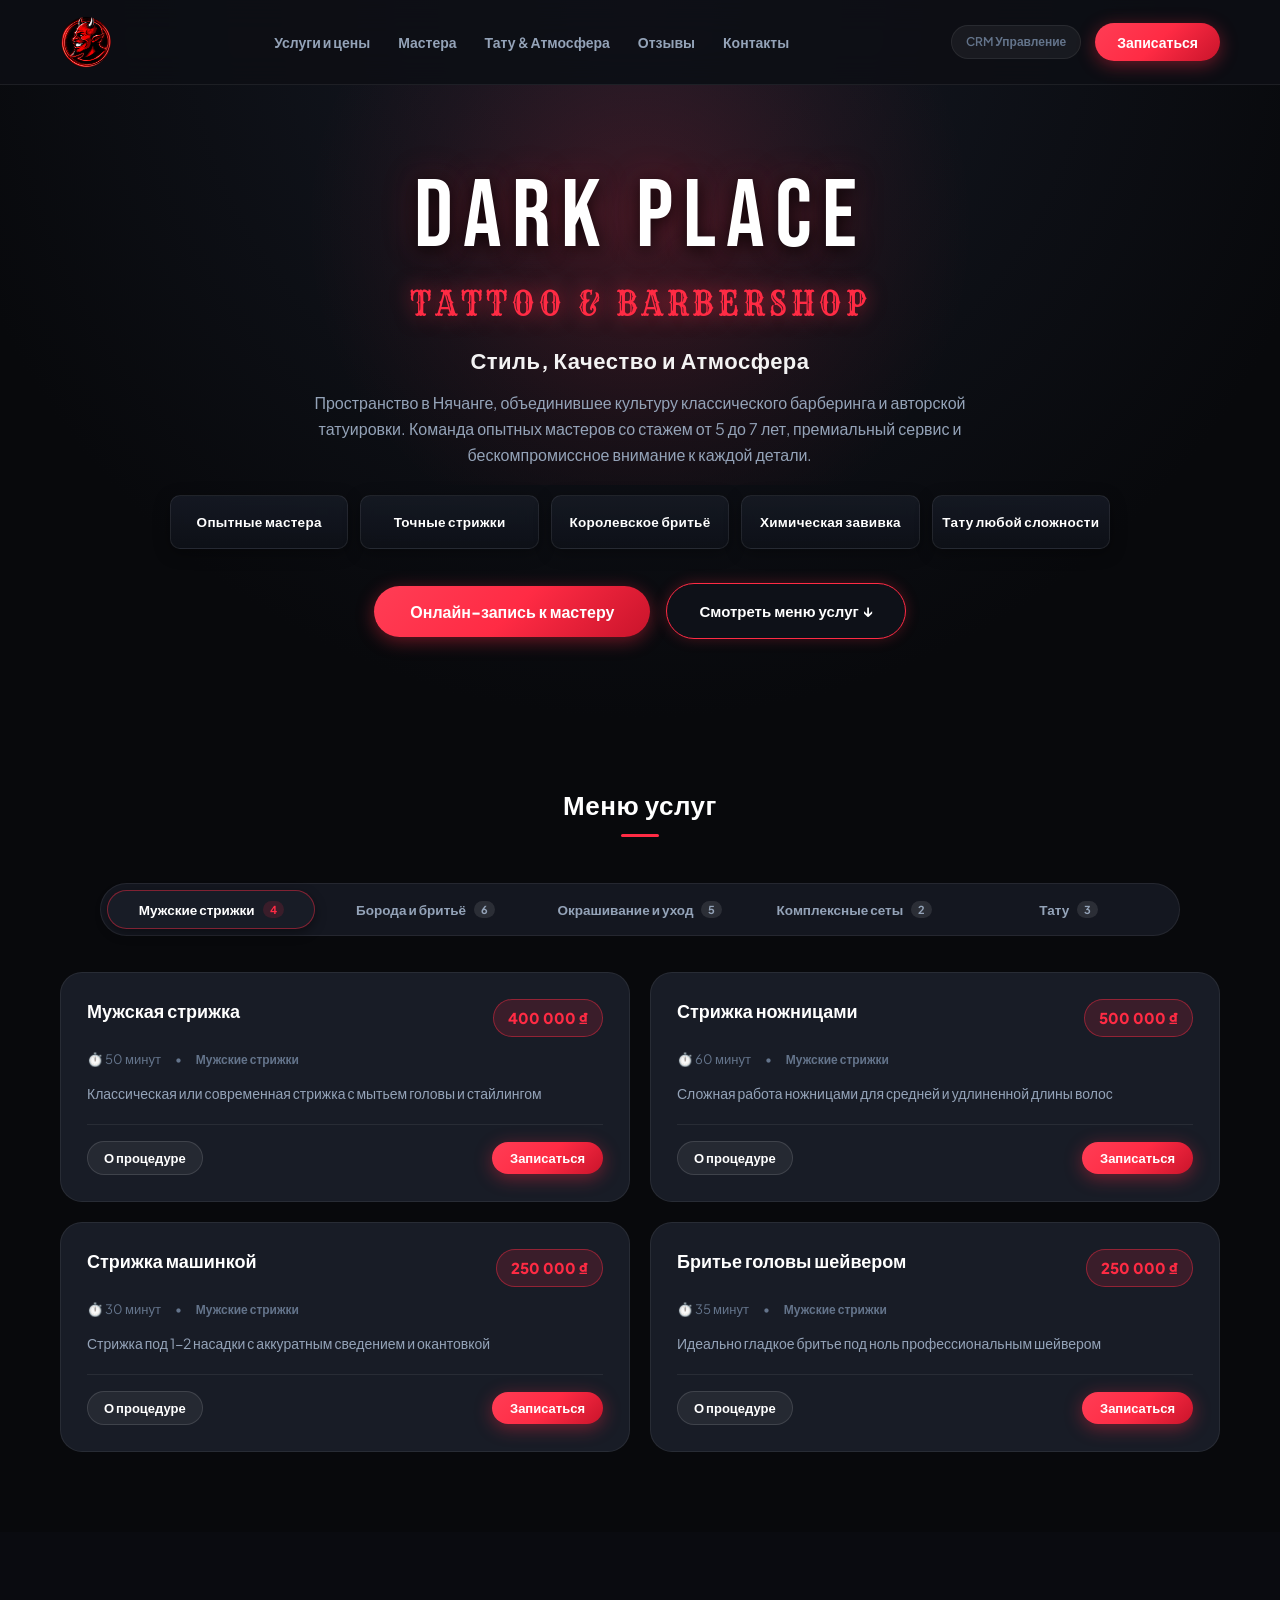
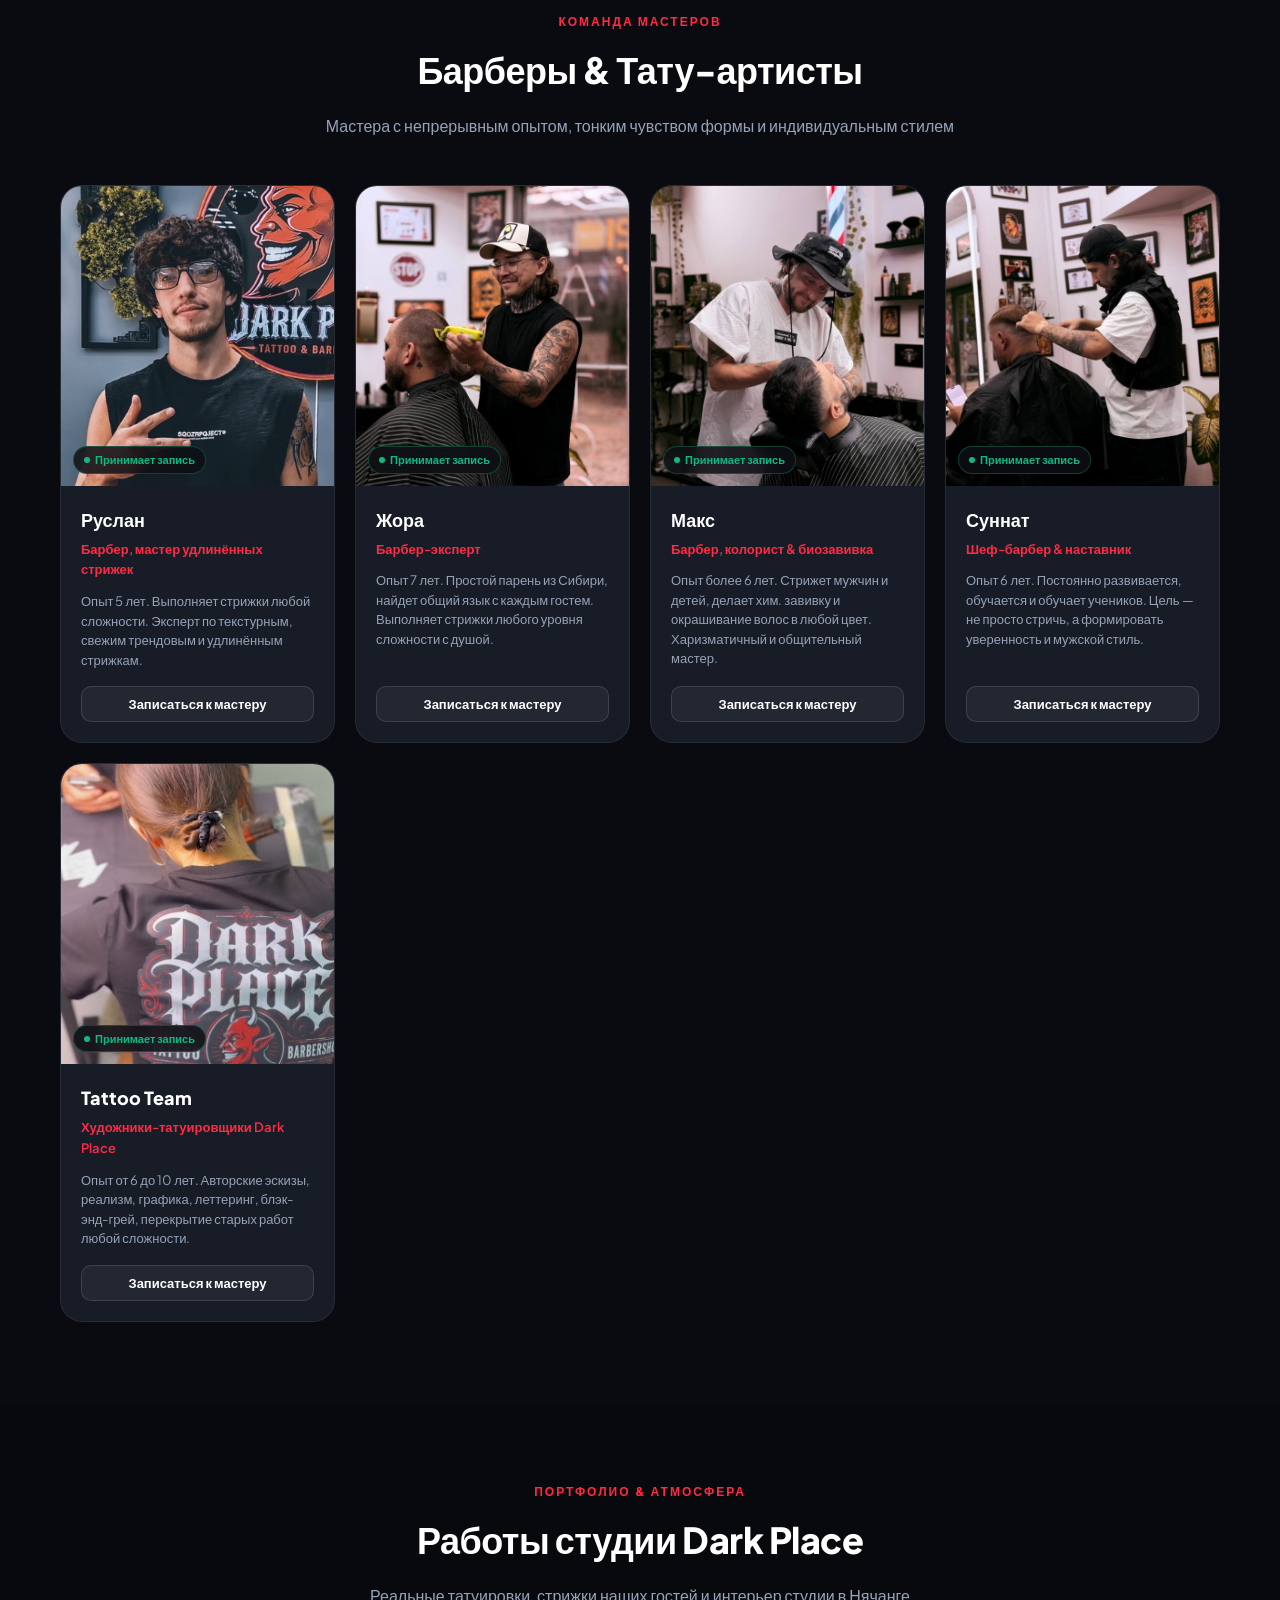
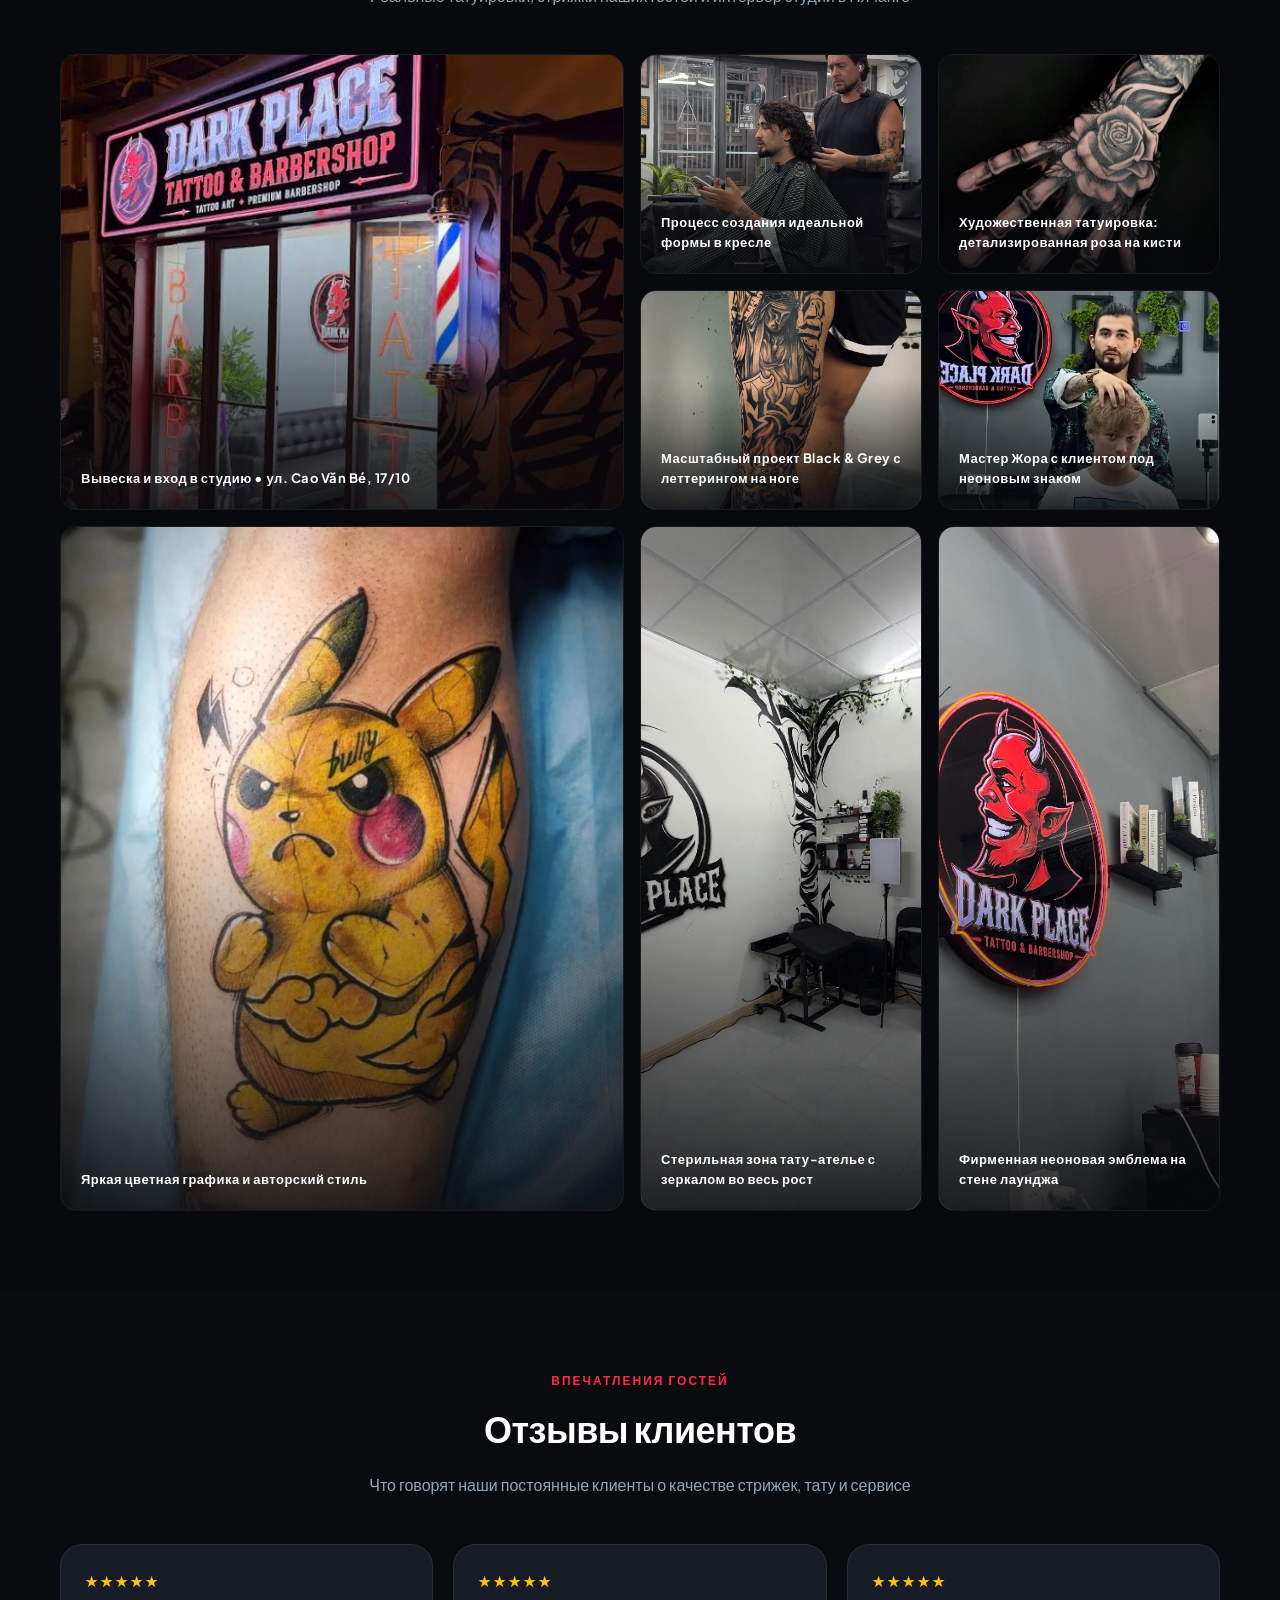
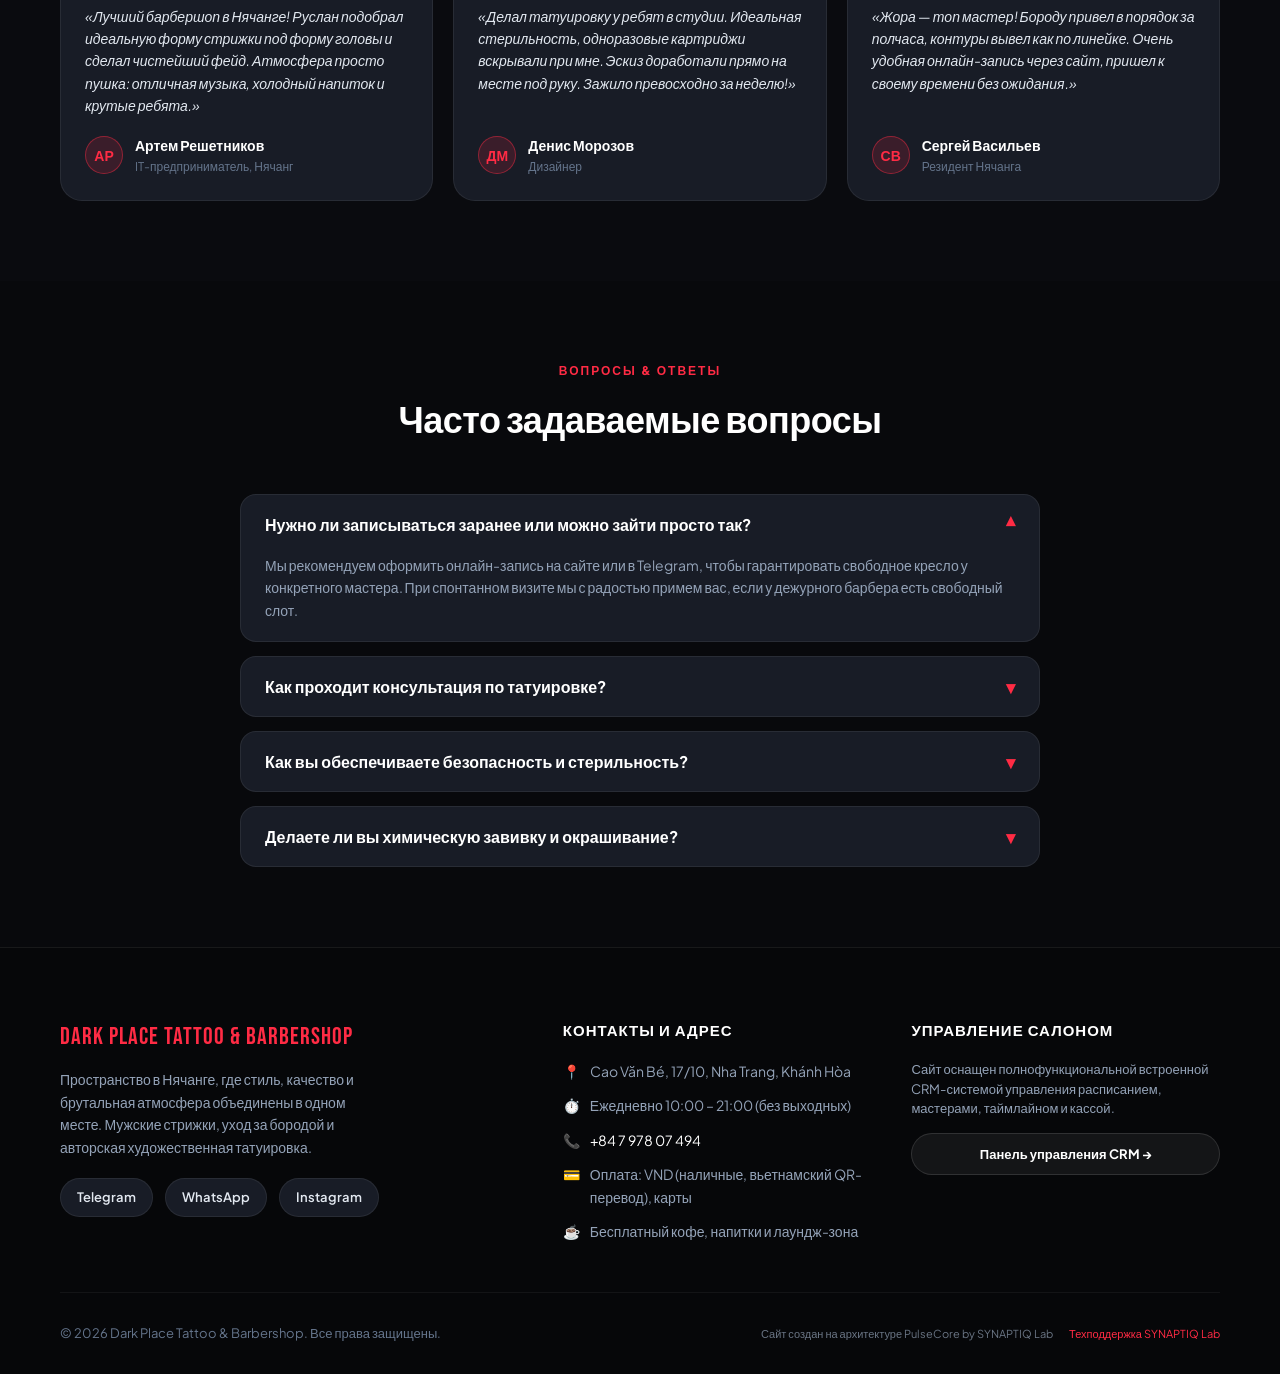
==== commit 5a47e788: "Typography upgrade: Bebas Neue for DARK PLACE hero branding + footer consistency" ====
--- a/dark-place/index.html
+++ b/dark-place/index.html
@@ -1,504 +1,519 @@
-<!DOCTYPE html>
-<html lang="ru">
-<head>
-  <meta charset="UTF-8">
-  <meta name="viewport" content="width=device-width, initial-scale=1.0">
-  <title>Dark Place Tattoo &amp; Barbershop | Барбершоп и Тату в Нячанге</title>
-  <meta name="description" content="Dark Place — барбершоп и тату-салон в Нячанге (Вьетнам), где стиль, качество и атмосфера объединены в одном месте. Мужские стрижки, уход за бородой, татуировки любой сложности. Cao Văn Bé 17/10. Онлайн-запись.">
-  <link rel="icon" type="image/png" href="assets/favicon.png">
-  
-  <!-- Google Fonts: Rye, Plus Jakarta Sans & JetBrains Mono -->
-  <link rel="preconnect" href="https://fonts.googleapis.com">
-  <link rel="preconnect" href="https://fonts.gstatic.com" crossorigin>
-  <link href="https://fonts.googleapis.com/css2?family=JetBrains+Mono:wght@400;600;700&family=Plus+Jakarta+Sans:wght@400;500;600;700;800;900&family=Rye&display=swap" rel="stylesheet">
-  
-  <link rel="stylesheet" href="css/style.css">
-</head>
-<body>
-
-  <!-- Sticky Luxury Header -->
-  <header class="site-header">
-    <div class="container header-container">
-      <a href="#" class="header-brand" title="Dark Place Tattoo &amp; Barbershop">
-        <img src="assets/logo-icon.png" alt="Dark Place Tattoo &amp; Barbershop" class="header-logo-img">
-      </a>
-
-      <nav class="header-nav">
-        <a href="#services" class="nav-link">Услуги и цены</a>
-        <a href="#specialists" class="nav-link">Мастера</a>
-        <a href="#gallery" class="nav-link">Тату &amp; Атмосфера</a>
-        <a href="#reviews" class="nav-link">Отзывы</a>
-        <a href="#contacts" class="nav-link">Контакты</a>
-      </nav>
-
-      <div class="header-actions">
-        <a href="admin.html" class="btn-crm-pill" title="Открыть CRM систему Dark Place">
-          CRM Управление
-        </a>
-        <button type="button" class="btn btn-primary" data-open-booking>
-          Записаться
-        </button>
-      </div>
-    </div>
-  </header>
-
-  <!-- Hero Section -->
-  <section class="hero-section">
-    <div class="hero-glow-bg"></div>
-    <div class="container hero-content">
-      <div class="hero-titles-wrap">
-        <h1 class="hero-gothic-title">DARK PLACE</h1>
-        <div class="hero-gothic-sub">TATTOO &amp; BARBERSHOP</div>
-        <div class="hero-gothic-tagline">Стиль, Качество и Атмосфера</div>
-        <p class="hero-gothic-desc">
-          Пространство в Нячанге, объединившее культуру классического барберинга и авторской татуировки. Команда опытных мастеров со стажем от 5 до 7 лет, премиальный сервис и бескомпромиссное внимание к каждой детали.
-        </p>
-      </div>
-
-      <!-- 5 Core Plaques / Direction Badges (Clean, Laconic, No Emojis) -->
-      <div class="hero-plaques-grid">
-        <div class="hero-plaque-card">
-          <span class="plaque-title">Опытные мастера</span>
-        </div>
-        <div class="hero-plaque-card">
-          <span class="plaque-title">Точные стрижки</span>
-        </div>
-        <div class="hero-plaque-card">
-          <span class="plaque-title">Королевское бритьё</span>
-        </div>
-        <div class="hero-plaque-card">
-          <span class="plaque-title">Химическая завивка</span>
-        </div>
-        <div class="hero-plaque-card">
-          <span class="plaque-title">Тату любой сложности</span>
-        </div>
-      </div>
-
-      <div class="hero-actions">
-        <button type="button" class="btn btn-primary btn-hero-cta" data-open-booking>
-          Онлайн-запись к мастеру
-        </button>
-        <a href="#services" class="btn btn-secondary btn-hero-menu">
-          Смотреть меню услуг ↓
-        </a>
-      </div>
-    </div>
-  </section>
-
-  <!-- Services & Pricing Catalog -->
-  <section class="section" id="services">
-    <div class="container">
-      <div class="section-header services-section-header">
-        <h2 class="services-clean-title">Меню услуг</h2>
-      </div>
-
-      <!-- Category Filter Tabs -->
-      <div class="category-tabs-wrapper">
-        <div class="category-tabs" id="categoryTabsContainer">
-          <!-- Rendered dynamically via app.js -->
-        </div>
-      </div>
-
-      <!-- Services Grid -->
-      <div class="services-grid" id="servicesGridContainer">
-        <!-- Rendered dynamically via app.js -->
-      </div>
-    </div>
-  </section>
-
-  <!-- Specialists / Masters Section -->
-  <section class="section" id="specialists" style="background: rgba(13, 15, 20, 0.5);">
-    <div class="container">
-      <div class="section-header">
-        <span class="section-tag">Команда мастеров</span>
-        <h2 class="section-title">Барберы &amp; Тату-артисты</h2>
-        <p class="section-subtitle">Мастера с непрерывным опытом, тонким чувством формы и индивидуальным стилем</p>
-      </div>
-
-      <div class="specialists-grid" id="specialistsGridContainer">
-        <!-- Rendered dynamically via app.js -->
-      </div>
-    </div>
-  </section>
-
-  <!-- Portfolio & Interior Showcase Gallery -->
-  <section class="section" id="gallery">
-    <div class="container">
-      <div class="section-header">
-        <span class="section-tag">Портфолио &amp; Атмосфера</span>
-        <h2 class="section-title">Работы студии Dark Place</h2>
-        <p class="section-subtitle">Реальные татуировки, стрижки наших гостей и интерьер студии в Нячанге</p>
-      </div>
-
-      <div class="gallery-grid">
-        <div class="gallery-item">
-          <img src="assets/exterior-entrance.jpg" alt="Вход Dark Place Tattoo Barbershop" class="gallery-img">
-          <div class="gallery-overlay">
-            <span class="gallery-tag">Вывеска и вход в студию • ул. Cao Văn Bé, 17/10</span>
-          </div>
-        </div>
-        <div class="gallery-item">
-          <img src="assets/barber-work-1.jpg" alt="Барбер за работой" class="gallery-img">
-          <div class="gallery-overlay">
-            <span class="gallery-tag">Процесс создания идеальной формы в кресле</span>
-          </div>
-        </div>
-        <div class="gallery-item">
-          <img src="assets/tattoo-hand.jpg" alt="Татуировка роза на кисти" class="gallery-img">
-          <div class="gallery-overlay">
-            <span class="gallery-tag">Художественная татуировка: детализированная роза на кисти</span>
-          </div>
-        </div>
-        <div class="gallery-item">
-          <img src="assets/tattoo-leg.jpg" alt="Татуировка на ноге" class="gallery-img">
-          <div class="gallery-overlay">
-            <span class="gallery-tag">Масштабный проект Black &amp; Grey с леттерингом на ноге</span>
-          </div>
-        </div>
-        <div class="gallery-item">
-          <img src="assets/barber-work-2.jpg" alt="Мастер и клиент" class="gallery-img">
-          <div class="gallery-overlay">
-            <span class="gallery-tag">Мастер Жора с клиентом под неоновым знаком</span>
-          </div>
-        </div>
-        <div class="gallery-item">
-          <img src="assets/tattoo-pikachu.jpg" alt="Цветная татуировка Пикачу" class="gallery-img">
-          <div class="gallery-overlay">
-            <span class="gallery-tag">Яркая цветная графика и авторский стиль</span>
-          </div>
-        </div>
-        <div class="gallery-item">
-          <img src="assets/interior-couch.jpg" alt="Тату-зона Dark Place" class="gallery-img">
-          <div class="gallery-overlay">
-            <span class="gallery-tag">Стерильная зона тату-ателье с зеркалом во весь рост</span>
-          </div>
-        </div>
-        <div class="gallery-item">
-          <img src="assets/interior-sign.jpg" alt="Неоновая эмблема Dark Place" class="gallery-img">
-          <div class="gallery-overlay">
-            <span class="gallery-tag">Фирменная неоновая эмблема на стене лаунджа</span>
-          </div>
-        </div>
-      </div>
-    </div>
-  </section>
-
-  <!-- Client Reviews -->
-  <section class="section" id="reviews" style="background: rgba(13, 15, 20, 0.4);">
-    <div class="container">
-      <div class="section-header">
-        <span class="section-tag">Впечатления гостей</span>
-        <h2 class="section-title">Отзывы клиентов</h2>
-        <p class="section-subtitle">Что говорят наши постоянные клиенты о качестве стрижек, тату и сервисе</p>
-      </div>
-
-      <div class="reviews-grid">
-        <div class="review-card">
-          <div>
-            <div class="review-stars">★★★★★</div>
-            <p class="review-text">«Лучший барбершоп в Нячанге! Руслан подобрал идеальную форму стрижки под форму головы и сделал чистейший фейд. Атмосфера просто пушка: отличная музыка, холодный напиток и крутые ребята.»</p>
-          </div>
-          <div class="review-author">
-            <div class="review-avatar">АР</div>
-            <div>
-              <div class="review-author-name">Артем Решетников</div>
-              <div class="review-author-sub">IT-предприниматель, Нячанг</div>
-            </div>
-          </div>
-        </div>
-
-        <div class="review-card">
-          <div>
-            <div class="review-stars">★★★★★</div>
-            <p class="review-text">«Делал татуировку у ребят в студии. Идеальная стерильность, одноразовые картриджи вскрывали при мне. Эскиз доработали прямо на месте под руку. Зажило превосходно за неделю!»</p>
-          </div>
-          <div class="review-author">
-            <div class="review-avatar">ДМ</div>
-            <div>
-              <div class="review-author-name">Денис Морозов</div>
-              <div class="review-author-sub">Дизайнер</div>
-            </div>
-          </div>
-        </div>
-
-        <div class="review-card">
-          <div>
-            <div class="review-stars">★★★★★</div>
-            <p class="review-text">«Жора — топ мастер! Бороду привел в порядок за полчаса, контуры вывел как по линейке. Очень удобная онлайн-запись через сайт, пришел к своему времени без ожидания.»</p>
-          </div>
-          <div class="review-author">
-            <div class="review-avatar">СВ</div>
-            <div>
-              <div class="review-author-name">Сергей Васильев</div>
-              <div class="review-author-sub">Резидент Нячанга</div>
-            </div>
-          </div>
-        </div>
-      </div>
-    </div>
-  </section>
-
-  <!-- FAQ Accordion -->
-  <section class="section" id="faq">
-    <div class="container">
-      <div class="section-header">
-        <span class="section-tag">Вопросы &amp; Ответы</span>
-        <h2 class="section-title">Часто задаваемые вопросы</h2>
-      </div>
-
-      <div class="faq-list">
-        <div class="faq-item open">
-          <button type="button" class="faq-question">
-            <span>Нужно ли записываться заранее или можно зайти просто так?</span>
-            <span class="faq-arrow">▾</span>
-          </button>
-          <div class="faq-answer">
-            Мы рекомендуем оформить онлайн-запись на сайте или в Telegram, чтобы гарантировать свободное кресло у конкретного мастера. При спонтанном визите мы с радостью примем вас, если у дежурного барбера есть свободный слот.
-          </div>
-        </div>
-
-        <div class="faq-item">
-          <button type="button" class="faq-question">
-            <span>Как проходит консультация по татуировке?</span>
-            <span class="faq-arrow">▾</span>
-          </button>
-          <div class="faq-answer">
-            Вы можете записаться на консультацию онлайн или написать нам в Telegram/WhatsApp с вашими референсами. Мастер обсудит идею, масштаб, анатомическое расположение на теле, рассчитает примерное количество сеансов и стоимость.
-          </div>
-        </div>
-
-        <div class="faq-item">
-          <button type="button" class="faq-question">
-            <span>Как вы обеспечиваете безопасность и стерильность?</span>
-            <span class="faq-arrow">▾</span>
-          </button>
-          <div class="faq-answer">
-            Мы строго соблюдаем санитарные нормы: для татуировок используются исключительно одноразовые стерильные модули, вскрываемые при вас. Барберские инструменты проходят ультразвуковую очистку, дезинфекцию растворами и термическую обработку в сухожаре.
-          </div>
-        </div>
-
-        <div class="faq-item">
-          <button type="button" class="faq-question">
-            <span>Делаете ли вы химическую завивку и окрашивание?</span>
-            <span class="faq-arrow">▾</span>
-          </button>
-          <div class="faq-answer">
-            Да! Наш мастер Макс специализируется на биозавивке, создании текстурных кудрей и окрашивании любой сложности (от натурального камуфляжа седины до блонда и ярких цветов).
-          </div>
-        </div>
-      </div>
-    </div>
-  </section>
-
-  <!-- Footer & Contacts -->
-  <footer class="site-footer" id="contacts">
-    <div class="container">
-      <div class="footer-grid">
-        <div>
-          <div class="footer-brand-title" style="color: #FF2B44; letter-spacing: 1px;">DARK PLACE TATTOO &amp; BARBERSHOP</div>
-          <p class="footer-brand-desc">
-            Пространство в Нячанге, где стиль, качество и брутальная атмосфера объединены в одном месте. Мужские стрижки, уход за бородой и авторская художественная татуировка.
-          </p>
-          <div class="footer-social-links">
-            <a href="https://t.me/DarkPlace_tattoo_barbershop" target="_blank" class="social-pill" title="Telegram Dark Place">
-              Telegram
-            </a>
-            <a href="https://wa.me/84797807494" target="_blank" class="social-pill" title="WhatsApp Dark Place">
-              WhatsApp
-            </a>
-            <a href="https://www.instagram.com/darkplace_tattoo_barbershop" target="_blank" class="social-pill" title="Instagram Dark Place">
-              Instagram
-            </a>
-          </div>
-        </div>
-
-        <div>
-          <h4 class="footer-title">Контакты и адрес</h4>
-          <ul class="footer-info-list">
-            <li>📍 <span>Cao Văn Bé, 17/10, Nha Trang, Khánh Hòa</span></li>
-            <li>⏱️ <span>Ежедневно 10:00 – 21:00 (без выходных)</span></li>
-            <li>📞 <a href="tel:+84797807494" style="color: #FFFFFF;">+84 7 978 07 494</a></li>
-            <li>💳 <span>Оплата: VND (наличные, вьетнамский QR-перевод), карты</span></li>
-            <li>☕ <span>Бесплатный кофе, напитки и лаундж-зона</span></li>
-          </ul>
-        </div>
-
-        <div>
-          <h4 class="footer-title">Управление салоном</h4>
-          <p style="font-size: 13px; color: var(--text-muted); margin-bottom: 14px; line-height: 1.5;">
-            Сайт оснащен полнофункциональной встроенной CRM-системой управления расписанием, мастерами, таймлайном и кассой.
-          </p>
-          <a href="admin.html" class="btn btn-secondary" style="font-size: 13px; width: 100%; text-align: center;">
-            Панель управления CRM →
-          </a>
-        </div>
-      </div>
-
-      <div class="footer-bottom">
-        <div>© 2026 Dark Place Tattoo &amp; Barbershop. Все права защищены.</div>
-        <div style="display: flex; align-items: center; gap: 16px; flex-wrap: wrap;">
-          <span style="font-size: 11px; color: var(--text-muted); opacity: 0.7;">Сайт создан на архитектуре PulseCore by SYNAPTIQ Lab</span>
-          <a href="https://t.me/SYNAPTIQ_Lab_bot" target="_blank" style="color: #FF2B44; font-size: 11px;">
-            Техподдержка SYNAPTIQ Lab
-          </a>
-        </div>
-      </div>
-    </div>
-  </footer>
-
-  <!-- Service Detail Modal ("О процедуре") -->
-  <div class="modal-overlay" id="serviceDetailModal">
-    <div class="modal-card" style="max-width: 620px;">
-      <div class="modal-header">
-        <div class="modal-title-box">
-          <span id="modalDetailCategory" style="color: #FF2B44; font-size: 11px; text-transform: uppercase; letter-spacing: 1.5px; font-weight: 800; display: block; margin-bottom: 4px;">Услуга</span>
-          <h3 id="modalDetailTitle" style="font-size: 21px; font-weight: 800; color: #FFFFFF;">Название процедуры</h3>
-        </div>
-        <button type="button" class="modal-close-btn" id="serviceDetailModalClose">✕</button>
-      </div>
-
-      <div class="modal-body" style="padding: 24px 30px;">
-        <div style="display: flex; align-items: center; gap: 14px; margin-bottom: 20px; font-size: 13px; color: var(--text-dim);">
-          <span id="modalDetailDuration" style="display: inline-flex; align-items: center; gap: 5px; color: var(--text-muted); font-weight: 600;">⏱️ 60 мин</span>
-          <span>•</span>
-          <span style="color: var(--color-success); font-weight: 700;">Премиальный протокол Dark Place</span>
-        </div>
-
-        <div id="modalDetailDesc" style="font-size: 14.5px; color: var(--text-sub); line-height: 1.7; margin-bottom: 24px;">
-          Описание процедуры
-        </div>
-
-        <div style="background: var(--bg-surface); border: 1px solid var(--border-medium); border-radius: var(--radius-md); padding: 20px;">
-          <h4 style="font-size: 12px; font-weight: 800; color: #FF2B44; text-transform: uppercase; letter-spacing: 1.5px; margin-bottom: 14px;">
-            В стоимость процедуры входит:
-          </h4>
-          <ul id="modalDetailIncludesList" style="list-style: none; display: flex; flex-direction: column; gap: 10px; padding: 0; margin: 0;">
-            <!-- Rendered dynamically -->
-          </ul>
-        </div>
-      </div>
-
-      <div class="modal-footer" style="display: flex; justify-content: space-between; align-items: center; padding: 18px 30px; background: var(--bg-surface); border-top: 1px solid var(--border-subtle);">
-        <div>
-          <div style="font-size: 11px; color: var(--text-dim); text-transform: uppercase; letter-spacing: 1px; font-weight: 700;">Стоимость</div>
-          <div id="modalDetailPrice" style="font-size: 20px; font-weight: 900; color: #FF2B44;">
-            0 ₫
-          </div>
-        </div>
-        <button type="button" class="btn btn-primary" id="modalDetailBookBtn" style="padding: 12px 28px; font-size: 14px;">
-          Записаться
-        </button>
-      </div>
-    </div>
-  </div>
-
-  <!-- Booking Wizard Modal (5 Steps) -->
-  <div class="modal-overlay" id="bookingModal">
-    <div class="modal-card">
-      <div class="modal-header">
-        <div class="modal-title-box">
-          <h3>Онлайн-запись в Dark Place</h3>
-          <p>Выберите услугу, мастера и удобное время визита</p>
-        </div>
-        <button type="button" class="modal-close-btn" id="bookingModalClose">✕</button>
-      </div>
-
-      <!-- Step Indicator -->
-      <div class="wizard-steps">
-        <div class="wizard-step active" data-step-indicator="1">
-          <div class="wizard-step-num">1</div>
-          <span>Услуга</span>
-        </div>
-        <div class="wizard-step" data-step-indicator="2">
-          <div class="wizard-step-num">2</div>
-          <span>Мастер</span>
-        </div>
-        <div class="wizard-step" data-step-indicator="3">
-          <div class="wizard-step-num">3</div>
-          <span>Время</span>
-        </div>
-        <div class="wizard-step" data-step-indicator="4">
-          <div class="wizard-step-num">4</div>
-          <span>Контакты</span>
-        </div>
-      </div>
-
-      <!-- Modal Body -->
-      <div class="modal-body">
-        <!-- Panel 1: Services List -->
-        <div class="wizard-panel active" id="wizardPanel1">
-          <div id="wizardServicesList">
-            <!-- Rendered dynamically via booking.js -->
-          </div>
-        </div>
-
-        <!-- Panel 2: Specialists List -->
-        <div class="wizard-panel" id="wizardPanel2">
-          <div id="wizardSpecialistsList">
-            <!-- Rendered dynamically via booking.js -->
-          </div>
-        </div>
-
-        <!-- Panel 3: Date & Time -->
-        <div class="wizard-panel" id="wizardPanel3">
-          <div class="form-group">
-            <label class="form-label">Выберите дату визита:</label>
-            <input type="date" id="wizardDateInput" class="form-input">
-          </div>
-          <div>
-            <label class="form-label">Доступные слоты времени:</label>
-            <div class="time-slots-grid" id="wizardTimeSlotsGrid">
-              <!-- Rendered dynamically via booking.js -->
-            </div>
-          </div>
-        </div>
-
-        <!-- Panel 4: Client Info -->
-        <div class="wizard-panel" id="wizardPanel4">
-          <div id="wizardBookingSummaryBox">
-            <!-- Rendered dynamically via booking.js -->
-          </div>
-
-          <div class="form-group">
-            <label class="form-label">Ваше имя *</label>
-            <input type="text" id="bookingClientName" class="form-input" placeholder="Как к вам обращаться" required>
-          </div>
-
-          <div class="form-group">
-            <label class="form-label">Номер телефона или Telegram *</label>
-            <input type="tel" id="bookingClientPhone" class="form-input" placeholder="+84 ... или +7 ... или @username" required>
-          </div>
-
-          <div class="form-group">
-            <label class="form-label">Пожелания или комментарий (необязательно)</label>
-            <textarea id="bookingClientComment" class="form-textarea" rows="2" placeholder="Например: хочу сохранить длину сверху или принести свой эскиз татуировки"></textarea>
-          </div>
-        </div>
-
-        <!-- Panel 5: Success Confirmation -->
-        <div class="wizard-panel" id="wizardPanel5">
-          <div id="wizardSuccessBox">
-            <!-- Rendered dynamically via booking.js -->
-          </div>
-        </div>
-      </div>
-
-      <!-- Modal Footer -->
-      <div class="modal-footer">
-        <button type="button" class="btn btn-secondary" id="wizardPrevBtn" style="visibility: hidden;">
-          ← Назад
-        </button>
-        <button type="button" class="btn btn-primary" id="wizardNextBtn">
-          Далее →
-        </button>
-      </div>
-    </div>
-  </div>
-
-  <!-- Scripts -->
-  <script src="js/salon.config.js"></script>
-  <script src="js/data.js"></script>
-  <script src="js/booking.js"></script>
-  <script src="js/app.js"></script>
-</body>
-</html>
+<!DOCTYPE html>
+<html lang="ru">
+<head>
+  <meta charset="UTF-8">
+  <meta name="viewport" content="width=device-width, initial-scale=1.0">
+  <title>Dark Place Tattoo &amp; Barbershop | Барбершоп и Тату в Нячанге</title>
+  <meta name="description" content="Dark Place — барбершоп и тату-салон в Нячанге (Вьетнам), где стиль, качество и атмосфера объединены в одном месте. Мужские стрижки, уход за бородой, татуировки любой сложности. Cao Văn Bé 17/10. Онлайн-запись.">
+  <link rel="icon" type="image/png" href="assets/favicon.png">
+  
+  <!-- Google Fonts: Bebas Neue, Rye, Plus Jakarta Sans & JetBrains Mono -->
+  <link rel="preconnect" href="https://fonts.googleapis.com">
+  <link rel="preconnect" href="https://fonts.gstatic.com" crossorigin>
+  <link href="https://fonts.googleapis.com/css2?family=Bebas+Neue&family=JetBrains+Mono:wght@400;600;700&family=Plus+Jakarta+Sans:wght@400;500;600;700;800;900&family=Rye&display=swap" rel="stylesheet">
+  
+  <link rel="stylesheet" href="css/style.css">
+</head>
+<body>
+
+  <!-- Sticky Luxury Header -->
+  <header class="site-header">
+    <div class="container header-container">
+      <a href="#" class="header-brand" title="Dark Place Tattoo &amp; Barbershop">
+        <img src="assets/logo-icon.png" alt="Dark Place Tattoo &amp; Barbershop" class="header-logo-img">
+      </a>
+
+      <nav class="header-nav">
+        <a href="#services" class="nav-link">Услуги и цены</a>
+        <a href="#specialists" class="nav-link">Мастера</a>
+        <a href="#gallery" class="nav-link">Тату &amp; Атмосфера</a>
+        <a href="#reviews" class="nav-link">Отзывы</a>
+        <a href="#contacts" class="nav-link">Контакты</a>
+      </nav>
+
+      <div class="header-actions">
+        <a href="admin.html" class="btn-crm-pill" title="Открыть CRM систему Dark Place">
+          <span class="crm-text-full">CRM Управление</span>
+          <span class="crm-text-short">CRM</span>
+        </a>
+        <button type="button" class="btn btn-primary btn-header-book" data-open-booking>
+          Записаться
+        </button>
+      </div>
+    </div>
+  </header>
+
+  <!-- Hero Section -->
+  <section class="hero-section">
+    <div class="hero-glow-bg"></div>
+    <div class="container hero-content">
+      <div class="hero-titles-wrap">
+        <h1 class="hero-gothic-title">DARK PLACE</h1>
+        <div class="hero-gothic-sub">TATTOO &amp; BARBERSHOP</div>
+        <div class="hero-gothic-tagline">Стиль, Качество и Атмосфера</div>
+        <p class="hero-gothic-desc">
+          Пространство в Нячанге, объединившее культуру классического барберинга и авторской татуировки. Команда опытных мастеров со стажем от 5 до 7 лет, премиальный сервис и бескомпромиссное внимание к каждой детали.
+        </p>
+      </div>
+
+      <!-- 5 Core Plaques / Direction Badges (Clean, Laconic, No Emojis) -->
+      <div class="hero-plaques-grid">
+        <div class="hero-plaque-card">
+          <span class="plaque-title">Опытные мастера</span>
+        </div>
+        <div class="hero-plaque-card">
+          <span class="plaque-title">Точные стрижки</span>
+        </div>
+        <div class="hero-plaque-card">
+          <span class="plaque-title">Королевское бритьё</span>
+        </div>
+        <div class="hero-plaque-card">
+          <span class="plaque-title">Химическая завивка</span>
+        </div>
+        <div class="hero-plaque-card">
+          <span class="plaque-title">Тату любой сложности</span>
+        </div>
+      </div>
+
+      <div class="hero-actions">
+        <button type="button" class="btn btn-primary btn-hero-cta" data-open-booking>
+          Онлайн-запись к мастеру
+        </button>
+        <a href="#services" class="btn btn-secondary btn-hero-menu">
+          Смотреть меню услуг ↓
+        </a>
+      </div>
+    </div>
+  </section>
+
+  <!-- Services & Pricing Catalog -->
+  <section class="section" id="services">
+    <div class="container">
+      <div class="section-header services-section-header">
+        <h2 class="services-clean-title">Меню услуг</h2>
+      </div>
+
+      <!-- Category Filter Tabs -->
+      <div class="category-tabs-wrapper">
+        <div class="category-tabs" id="categoryTabsContainer">
+          <!-- Rendered dynamically via app.js -->
+        </div>
+      </div>
+
+      <!-- Services Grid -->
+      <div class="services-grid" id="servicesGridContainer">
+        <!-- Rendered dynamically via app.js -->
+      </div>
+    </div>
+  </section>
+
+  <!-- Specialists / Masters Section -->
+  <section class="section" id="specialists" style="background: rgba(13, 15, 20, 0.5);">
+    <div class="container">
+      <div class="section-header">
+        <span class="section-tag">Команда мастеров</span>
+        <h2 class="section-title">Барберы &amp; Тату-артисты</h2>
+        <p class="section-subtitle">Мастера с непрерывным опытом, тонким чувством формы и индивидуальным стилем</p>
+      </div>
+
+      <div class="specialists-grid" id="specialistsGridContainer">
+        <!-- Rendered dynamically via app.js -->
+      </div>
+    </div>
+  </section>
+
+  <!-- Portfolio & Interior Showcase Gallery -->
+  <section class="section" id="gallery">
+    <div class="container">
+      <div class="section-header">
+        <span class="section-tag">Портфолио &amp; Атмосфера</span>
+        <h2 class="section-title">Работы студии Dark Place</h2>
+        <p class="section-subtitle">Реальные татуировки, стрижки наших гостей и интерьер студии в Нячанге</p>
+      </div>
+
+      <div class="gallery-grid">
+        <div class="gallery-item">
+          <img src="assets/exterior-entrance.jpg" alt="Вход Dark Place Tattoo Barbershop" class="gallery-img">
+          <div class="gallery-overlay">
+            <span class="gallery-tag">Вывеска и вход в студию • ул. Cao Văn Bé, 17/10</span>
+          </div>
+        </div>
+        <div class="gallery-item">
+          <img src="assets/barber-work-1.jpg" alt="Барбер за работой" class="gallery-img">
+          <div class="gallery-overlay">
+            <span class="gallery-tag">Процесс создания идеальной формы в кресле</span>
+          </div>
+        </div>
+        <div class="gallery-item">
+          <img src="assets/tattoo-hand.jpg" alt="Татуировка роза на кисти" class="gallery-img">
+          <div class="gallery-overlay">
+            <span class="gallery-tag">Художественная татуировка: детализированная роза на кисти</span>
+          </div>
+        </div>
+        <div class="gallery-item">
+          <img src="assets/tattoo-leg.jpg" alt="Татуировка на ноге" class="gallery-img">
+          <div class="gallery-overlay">
+            <span class="gallery-tag">Масштабный проект Black &amp; Grey с леттерингом на ноге</span>
+          </div>
+        </div>
+        <div class="gallery-item">
+          <img src="assets/barber-work-2.jpg" alt="Мастер и клиент" class="gallery-img">
+          <div class="gallery-overlay">
+            <span class="gallery-tag">Мастер Жора с клиентом под неоновым знаком</span>
+          </div>
+        </div>
+        <div class="gallery-item">
+          <img src="assets/tattoo-pikachu.jpg" alt="Цветная татуировка Пикачу" class="gallery-img">
+          <div class="gallery-overlay">
+            <span class="gallery-tag">Яркая цветная графика и авторский стиль</span>
+          </div>
+        </div>
+        <div class="gallery-item">
+          <img src="assets/interior-couch.jpg" alt="Тату-зона Dark Place" class="gallery-img">
+          <div class="gallery-overlay">
+            <span class="gallery-tag">Стерильная зона тату-ателье с зеркалом во весь рост</span>
+          </div>
+        </div>
+        <div class="gallery-item">
+          <img src="assets/interior-sign.jpg" alt="Неоновая эмблема Dark Place" class="gallery-img">
+          <div class="gallery-overlay">
+            <span class="gallery-tag">Фирменная неоновая эмблема на стене лаунджа</span>
+          </div>
+        </div>
+      </div>
+    </div>
+  </section>
+
+  <!-- Client Reviews -->
+  <section class="section" id="reviews" style="background: rgba(13, 15, 20, 0.4);">
+    <div class="container">
+      <div class="section-header">
+        <span class="section-tag">Впечатления гостей</span>
+        <h2 class="section-title">Отзывы клиентов</h2>
+        <p class="section-subtitle">Что говорят наши постоянные клиенты о качестве стрижек, тату и сервисе</p>
+      </div>
+
+      <div class="reviews-grid">
+        <div class="review-card">
+          <div>
+            <div class="review-stars">★★★★★</div>
+            <p class="review-text">«Лучший барбершоп в Нячанге! Руслан подобрал идеальную форму стрижки под форму головы и сделал чистейший фейд. Атмосфера просто пушка: отличная музыка, холодный напиток и крутые ребята.»</p>
+          </div>
+          <div class="review-author">
+            <div class="review-avatar">АР</div>
+            <div>
+              <div class="review-author-name">Артем Решетников</div>
+              <div class="review-author-sub">IT-предприниматель, Нячанг</div>
+            </div>
+          </div>
+        </div>
+
+        <div class="review-card">
+          <div>
+            <div class="review-stars">★★★★★</div>
+            <p class="review-text">«Делал татуировку у ребят в студии. Идеальная стерильность, одноразовые картриджи вскрывали при мне. Эскиз доработали прямо на месте под руку. Зажило превосходно за неделю!»</p>
+          </div>
+          <div class="review-author">
+            <div class="review-avatar">ДМ</div>
+            <div>
+              <div class="review-author-name">Денис Морозов</div>
+              <div class="review-author-sub">Дизайнер</div>
+            </div>
+          </div>
+        </div>
+
+        <div class="review-card">
+          <div>
+            <div class="review-stars">★★★★★</div>
+            <p class="review-text">«Жора — топ мастер! Бороду привел в порядок за полчаса, контуры вывел как по линейке. Очень удобная онлайн-запись через сайт, пришел к своему времени без ожидания.»</p>
+          </div>
+          <div class="review-author">
+            <div class="review-avatar">СВ</div>
+            <div>
+              <div class="review-author-name">Сергей Васильев</div>
+              <div class="review-author-sub">Резидент Нячанга</div>
+            </div>
+          </div>
+        </div>
+      </div>
+    </div>
+  </section>
+
+  <!-- FAQ Accordion -->
+  <section class="section" id="faq">
+    <div class="container">
+      <div class="section-header">
+        <span class="section-tag">Вопросы &amp; Ответы</span>
+        <h2 class="section-title">Часто задаваемые вопросы</h2>
+      </div>
+
+      <div class="faq-list">
+        <div class="faq-item open">
+          <button type="button" class="faq-question">
+            <span>Нужно ли записываться заранее или можно зайти просто так?</span>
+            <span class="faq-arrow">▾</span>
+          </button>
+          <div class="faq-answer">
+            Мы рекомендуем оформить онлайн-запись на сайте или в Telegram, чтобы гарантировать свободное кресло у конкретного мастера. При спонтанном визите мы с радостью примем вас, если у дежурного барбера есть свободный слот.
+          </div>
+        </div>
+
+        <div class="faq-item">
+          <button type="button" class="faq-question">
+            <span>Как проходит консультация по татуировке?</span>
+            <span class="faq-arrow">▾</span>
+          </button>
+          <div class="faq-answer">
+            Вы можете записаться на консультацию онлайн или написать нам в Telegram/WhatsApp с вашими референсами. Мастер обсудит идею, масштаб, анатомическое расположение на теле, рассчитает примерное количество сеансов и стоимость.
+          </div>
+        </div>
+
+        <div class="faq-item">
+          <button type="button" class="faq-question">
+            <span>Как вы обеспечиваете безопасность и стерильность?</span>
+            <span class="faq-arrow">▾</span>
+          </button>
+          <div class="faq-answer">
+            Мы строго соблюдаем санитарные нормы: для татуировок используются исключительно одноразовые стерильные модули, вскрываемые при вас. Барберские инструменты проходят ультразвуковую очистку, дезинфекцию растворами и термическую обработку в сухожаре.
+          </div>
+        </div>
+
+        <div class="faq-item">
+          <button type="button" class="faq-question">
+            <span>Делаете ли вы химическую завивку и окрашивание?</span>
+            <span class="faq-arrow">▾</span>
+          </button>
+          <div class="faq-answer">
+            Да! Наш мастер Макс специализируется на биозавивке, создании текстурных кудрей и окрашивании любой сложности (от натурального камуфляжа седины до блонда и ярких цветов).
+          </div>
+        </div>
+      </div>
+    </div>
+  </section>
+
+  <!-- Footer & Contacts -->
+  <footer class="site-footer" id="contacts">
+    <div class="container">
+      <div class="footer-grid">
+        <div>
+          <div class="footer-brand-title" style="color: #FF2B44; letter-spacing: 1px;">DARK PLACE TATTOO &amp; BARBERSHOP</div>
+          <p class="footer-brand-desc">
+            Пространство в Нячанге, где стиль, качество и брутальная атмосфера объединены в одном месте. Мужские стрижки, уход за бородой и авторская художественная татуировка.
+          </p>
+          <div class="footer-social-links">
+            <a href="https://t.me/DarkPlace_tattoo_barbershop" target="_blank" class="social-pill" title="Telegram Dark Place">
+              Telegram
+            </a>
+            <a href="https://wa.me/84797807494" target="_blank" class="social-pill" title="WhatsApp Dark Place">
+              WhatsApp
+            </a>
+            <a href="https://www.instagram.com/darkplace_tattoo_barbershop" target="_blank" class="social-pill" title="Instagram Dark Place">
+              Instagram
+            </a>
+          </div>
+        </div>
+
+        <div>
+          <h4 class="footer-title">Контакты и адрес</h4>
+          <ul class="footer-info-list">
+            <li>📍 <span>Cao Văn Bé, 17/10, Nha Trang, Khánh Hòa</span></li>
+            <li>⏱️ <span>Ежедневно 10:00 – 21:00 (без выходных)</span></li>
+            <li>📞 <a href="tel:+84797807494" style="color: #FFFFFF;">+84 7 978 07 494</a></li>
+            <li>💳 <span>Оплата: VND (наличные, вьетнамский QR-перевод), карты</span></li>
+            <li>☕ <span>Бесплатный кофе, напитки и лаундж-зона</span></li>
+          </ul>
+        </div>
+
+        <div>
+          <h4 class="footer-title">Управление салоном</h4>
+          <p style="font-size: 13px; color: var(--text-muted); margin-bottom: 14px; line-height: 1.5;">
+            Сайт оснащен полнофункциональной встроенной CRM-системой управления расписанием, мастерами, таймлайном и кассой.
+          </p>
+          <a href="admin.html" class="btn btn-secondary" style="font-size: 13px; width: 100%; text-align: center;">
+            Панель управления CRM →
+          </a>
+        </div>
+      </div>
+
+      <div class="footer-bottom">
+        <div>© 2026 Dark Place Tattoo &amp; Barbershop. Все права защищены.</div>
+        <div style="display: flex; align-items: center; gap: 16px; flex-wrap: wrap;">
+          <span style="font-size: 11px; color: var(--text-muted); opacity: 0.7;">Сайт создан на архитектуре PulseCore by SYNAPTIQ Lab</span>
+          <a href="https://t.me/SYNAPTIQ_Lab_bot" target="_blank" style="color: #FF2B44; font-size: 11px;">
+            Техподдержка SYNAPTIQ Lab
+          </a>
+        </div>
+      </div>
+    </div>
+  </footer>
+
+  <!-- Service Detail Modal ("О процедуре") -->
+  <div class="modal-overlay" id="serviceDetailModal">
+    <div class="modal-card" style="max-width: 620px;">
+      <div class="modal-header">
+        <div class="modal-title-box">
+          <span id="modalDetailCategory" style="color: #FF2B44; font-size: 11px; text-transform: uppercase; letter-spacing: 1.5px; font-weight: 800; display: block; margin-bottom: 4px;">Услуга</span>
+          <h3 id="modalDetailTitle" style="font-size: 21px; font-weight: 800; color: #FFFFFF;">Название процедуры</h3>
+        </div>
+        <button type="button" class="modal-close-btn" id="serviceDetailModalClose">✕</button>
+      </div>
+
+      <div class="modal-body" style="padding: 24px 30px;">
+        <div style="display: flex; align-items: center; gap: 14px; margin-bottom: 20px; font-size: 13px; color: var(--text-dim);">
+          <span id="modalDetailDuration" style="display: inline-flex; align-items: center; gap: 5px; color: var(--text-muted); font-weight: 600;">⏱️ 60 мин</span>
+          <span>•</span>
+          <span style="color: var(--color-success); font-weight: 700;">Премиальный протокол Dark Place</span>
+        </div>
+
+        <div id="modalDetailDesc" style="font-size: 14.5px; color: var(--text-sub); line-height: 1.7; margin-bottom: 24px;">
+          Описание процедуры
+        </div>
+
+        <div style="background: var(--bg-surface); border: 1px solid var(--border-medium); border-radius: var(--radius-md); padding: 20px;">
+          <h4 style="font-size: 12px; font-weight: 800; color: #FF2B44; text-transform: uppercase; letter-spacing: 1.5px; margin-bottom: 14px;">
+            В стоимость процедуры входит:
+          </h4>
+          <ul id="modalDetailIncludesList" style="list-style: none; display: flex; flex-direction: column; gap: 10px; padding: 0; margin: 0;">
+            <!-- Rendered dynamically -->
+          </ul>
+        </div>
+      </div>
+
+      <div class="modal-footer" style="display: flex; justify-content: space-between; align-items: center; padding: 18px 30px; background: var(--bg-surface); border-top: 1px solid var(--border-subtle);">
+        <div>
+          <div style="font-size: 11px; color: var(--text-dim); text-transform: uppercase; letter-spacing: 1px; font-weight: 700;">Стоимость</div>
+          <div id="modalDetailPrice" style="font-size: 20px; font-weight: 900; color: #FF2B44;">
+            0 ₫
+          </div>
+        </div>
+        <button type="button" class="btn btn-primary" id="modalDetailBookBtn" style="padding: 12px 28px; font-size: 14px;">
+          Записаться
+        </button>
+      </div>
+    </div>
+  </div>
+
+  <!-- Booking Wizard Modal (5 Steps) -->
+  <div class="modal-overlay" id="bookingModal">
+    <div class="modal-card">
+      <div class="modal-header">
+        <div class="modal-title-box">
+          <h3>Онлайн-запись в Dark Place</h3>
+          <p>Выберите услугу, мастера и удобное время визита</p>
+        </div>
+        <button type="button" class="modal-close-btn" id="bookingModalClose">✕</button>
+      </div>
+
+      <!-- Step Indicator -->
+      <div class="wizard-steps">
+        <div class="wizard-step active" data-step-indicator="1">
+          <div class="wizard-step-num">1</div>
+          <span>Услуга</span>
+        </div>
+        <div class="wizard-step" data-step-indicator="2">
+          <div class="wizard-step-num">2</div>
+          <span>Мастер</span>
+        </div>
+        <div class="wizard-step" data-step-indicator="3">
+          <div class="wizard-step-num">3</div>
+          <span>Время</span>
+        </div>
+        <div class="wizard-step" data-step-indicator="4">
+          <div class="wizard-step-num">4</div>
+          <span>Контакты</span>
+        </div>
+      </div>
+
+      <!-- Modal Body -->
+      <div class="modal-body">
+        <!-- Panel 1: Services List -->
+        <div class="wizard-panel active" id="wizardPanel1">
+          <div id="wizardServicesList">
+            <!-- Rendered dynamically via booking.js -->
+          </div>
+        </div>
+
+        <!-- Panel 2: Specialists List -->
+        <div class="wizard-panel" id="wizardPanel2">
+          <div id="wizardSpecialistsList">
+            <!-- Rendered dynamically via booking.js -->
+          </div>
+        </div>
+
+        <!-- Panel 3: Date & Time -->
+        <div class="wizard-panel" id="wizardPanel3">
+          <div class="form-group">
+            <label class="form-label">Выберите дату визита:</label>
+            <input type="date" id="wizardDateInput" class="form-input">
+          </div>
+          <div>
+            <label class="form-label">Доступные слоты времени:</label>
+            <div class="time-slots-grid" id="wizardTimeSlotsGrid">
+              <!-- Rendered dynamically via booking.js -->
+            </div>
+          </div>
+        </div>
+
+        <!-- Panel 4: Client Info -->
+        <div class="wizard-panel" id="wizardPanel4">
+          <div id="wizardBookingSummaryBox">
+            <!-- Rendered dynamically via booking.js -->
+          </div>
+
+          <div class="form-group">
+            <label class="form-label">Ваше имя *</label>
+            <input type="text" id="bookingClientName" class="form-input" placeholder="Как к вам обращаться" required>
+          </div>
+
+          <div class="form-group">
+            <label class="form-label">Номер телефона или Telegram *</label>
+            <input type="tel" id="bookingClientPhone" class="form-input" placeholder="+84 ... или +7 ... или @username" required>
+          </div>
+
+          <div class="form-group">
+            <label class="form-label">Пожелания или комментарий (необязательно)</label>
+            <textarea id="bookingClientComment" class="form-textarea" rows="2" placeholder="Например: хочу сохранить длину сверху или принести свой эскиз татуировки"></textarea>
+          </div>
+        </div>
+
+        <!-- Panel 5: Success Confirmation -->
+        <div class="wizard-panel" id="wizardPanel5">
+          <div id="wizardSuccessBox">
+            <!-- Rendered dynamically via booking.js -->
+          </div>
+        </div>
+      </div>
+
+      <!-- Modal Footer -->
+      <div class="modal-footer">
+        <button type="button" class="btn btn-secondary" id="wizardPrevBtn" style="visibility: hidden;">
+          ← Назад
+        </button>
+        <button type="button" class="btn btn-primary" id="wizardNextBtn">
+          Далее →
+        </button>
+      </div>
+    </div>
+  </div>
+
+  <!-- Scripts -->
+  <script src="js/salon.config.js"></script>
+  <script src="js/data.js"></script>
+  <script src="js/booking.js"></script>
+  <script src="js/app.js"></script>
+
+<script>
+window.addEventListener('load', () => {
+  const winW = window.innerWidth;
+  const bad = [];
+  document.querySelectorAll('*').forEach(el => {
+    const r = el.getBoundingClientRect();
+    if (r.right > winW + 2) {
+      bad.push(`${el.tagName}.${el.className}#${el.id}: right=${r.right}, width=${r.width}`);
+    }
+  });
+  console.log("BAD_OVERFLOW:" + JSON.stringify(bad.slice(0, 15)));
+});
+</script>
+</body>
+</html>
--- a/dark-place/css/style.css
+++ b/dark-place/css/style.css
@@ -76,6 +76,7 @@
   background-color: var(--bg-deep);
   color: var(--text-main);
   scroll-behavior: smooth;
+  overflow-x: hidden;
   -webkit-font-smoothing: antialiased;
   -moz-osx-font-smoothing: grayscale;
 }
@@ -84,6 +85,7 @@
   min-height: 100vh;
   display: flex;
   flex-direction: column;
+  overflow-x: hidden;
   background: radial-gradient(circle at 50% 0%, #151924 0%, var(--bg-deep) 65%);
   background-attachment: fixed;
   color: var(--text-sub);
@@ -231,6 +233,10 @@
   transition: all 0.2s ease;
 }
 
+.crm-text-short {
+  display: none;
+}
+
 .btn-crm-pill:hover {
   background: rgba(229, 169, 60, 0.15);
   color: var(--accent-gold);
@@ -271,11 +277,11 @@
 }
 
 .hero-gothic-title {
-  font-family: 'Plus Jakarta Sans', -apple-system, BlinkMacSystemFont, 'Segoe UI', Roboto, sans-serif;
-  font-size: clamp(48px, 7.5vw, 84px);
-  font-weight: 900;
-  line-height: 1.05;
-  letter-spacing: 6px;
+  font-family: 'Bebas Neue', 'Arial Narrow', Impact, sans-serif;
+  font-size: clamp(52px, 8.5vw, 96px);
+  font-weight: 400;
+  line-height: 1.0;
+  letter-spacing: 10px;
   color: #FFFFFF;
   margin: 0 0 12px;
   text-transform: uppercase;
@@ -946,11 +952,12 @@
 }
 
 .footer-brand-title {
-  font-size: 20px;
-  font-weight: 800;
+  font-family: 'Bebas Neue', 'Arial Narrow', Impact, sans-serif;
+  font-size: 24px;
+  font-weight: 400;
   color: #FFFFFF;
   margin-bottom: 12px;
-  letter-spacing: 2px;
+  letter-spacing: 3px;
 }
 
 .footer-brand-desc {
@@ -1504,43 +1511,149 @@
 }
 
 @media (max-width: 768px) {
+  .container {
+    padding: 0 14px;
+  }
   .header-container {
-    height: 70px;
+    height: 56px;
+    gap: 8px;
+  }
+  .header-brand {
+    gap: 10px;
+    flex-shrink: 0;
   }
   .header-logo-img {
-    height: 44px;
-    width: 44px;
-    max-height: 46px;
+    height: 38px;
+    width: 38px;
+    max-height: 40px;
     filter: none;
   }
   .header-actions {
-    gap: 8px;
+    gap: 6px;
+    flex-shrink: 0;
   }
   .btn-crm-pill {
-    padding: 5px 10px;
+    padding: 5px 8px;
     font-size: 11px;
+    white-space: nowrap;
+  }
+  .crm-text-full {
+    display: none;
+  }
+  .crm-text-short {
+    display: inline;
   }
   .site-header .btn-primary {
-    padding: 8px 14px;
-    font-size: 12px;
+    padding: 6px 12px;
+    font-size: 11.5px;
+    white-space: nowrap;
   }
   .header-nav {
     display: none; /* Mobile menu handled via drawer */
   }
+
+  /* Compact Hero for Mobile (Fits into 1 Screen) */
+  .hero-section {
+    padding: 14px 0 18px;
+  }
+  .hero-glow-bg {
+    top: -50px;
+    width: 100%;
+    height: 360px;
+  }
+  .hero-titles-wrap {
+    margin-bottom: 10px;
+    width: 100%;
+    padding: 0 6px;
+    box-sizing: border-box;
+    display: flex;
+    flex-direction: column;
+    align-items: center;
+  }
+  .hero-gothic-title {
+    font-family: 'Bebas Neue', 'Arial Narrow', Impact, sans-serif;
+    font-size: clamp(32px, 14vw, 58px);
+    font-weight: 400;
+    letter-spacing: 0.06em;
+    line-height: 1.0;
+    margin: 0 0 4px;
+    white-space: nowrap;
+    display: inline-block;
+    text-shadow: 0 2px 14px rgba(0, 0, 0, 0.9), 0 0 24px rgba(255, 43, 68, 0.35);
+  }
+  .hero-gothic-sub {
+    font-size: clamp(14.5px, 7.1vw, 28px);
+    letter-spacing: 0.06em;
+    line-height: 1.08;
+    margin: 0 0 7px;
+    white-space: nowrap;
+    display: inline-block;
+    transform: none;
+    text-shadow: 0 0 16px rgba(255, 43, 68, 0.5);
+  }
+  .hero-gothic-tagline {
+    font-size: 13px;
+    line-height: 1.3;
+    letter-spacing: 0.3px;
+    margin: 0 auto 5px;
+  }
+  .hero-gothic-desc {
+    font-size: 11.5px;
+    line-height: 1.45;
+    margin: 0 auto 10px;
+    max-width: 340px;
+    color: #9CA3AF;
+  }
+
+  /* Compact & Narrow Direction Badges */
   .hero-plaques-grid {
-    grid-template-columns: repeat(2, 1fr);
-    gap: 10px;
-  }
-  .hero-plaques-grid .hero-plaque-card:last-child {
-    grid-column: span 2;
+    display: flex;
+    flex-wrap: wrap;
+    justify-content: center;
+    gap: 6px;
+    max-width: 360px;
+    margin: 0 auto 14px;
+    width: 100%;
   }
   .hero-plaque-card {
-    min-height: 48px;
-    padding: 10px 8px;
+    min-height: unset;
+    padding: 5px 9px;
+    border-radius: var(--radius-xs);
+    background: linear-gradient(180deg, rgba(22, 26, 36, 0.9) 0%, rgba(14, 17, 24, 0.95) 100%);
+    border: 1px solid rgba(255, 255, 255, 0.08);
+    box-shadow: 0 2px 8px rgba(0, 0, 0, 0.3);
+    flex: 0 0 auto;
+  }
+  .hero-plaque-card::before {
+    display: none;
   }
   .plaque-title {
-    font-size: 12px;
-    white-space: normal;
+    font-size: 11px;
+    font-weight: 600;
+    white-space: nowrap;
+    letter-spacing: 0.2px;
+  }
+
+  /* Compact Action Buttons */
+  .hero-actions {
+    display: flex;
+    flex-direction: column;
+    width: 100%;
+    max-width: 320px;
+    margin: 0 auto;
+    gap: 8px;
+  }
+  .btn-hero-cta {
+    width: 100%;
+    padding: 11px 18px;
+    font-size: 14px;
+    font-weight: 800;
+  }
+  .btn-hero-menu {
+    width: 100%;
+    padding: 10px 18px;
+    font-size: 13.5px;
+    font-weight: 700;
   }
   .category-tabs {
     grid-template-columns: repeat(2, 1fr);
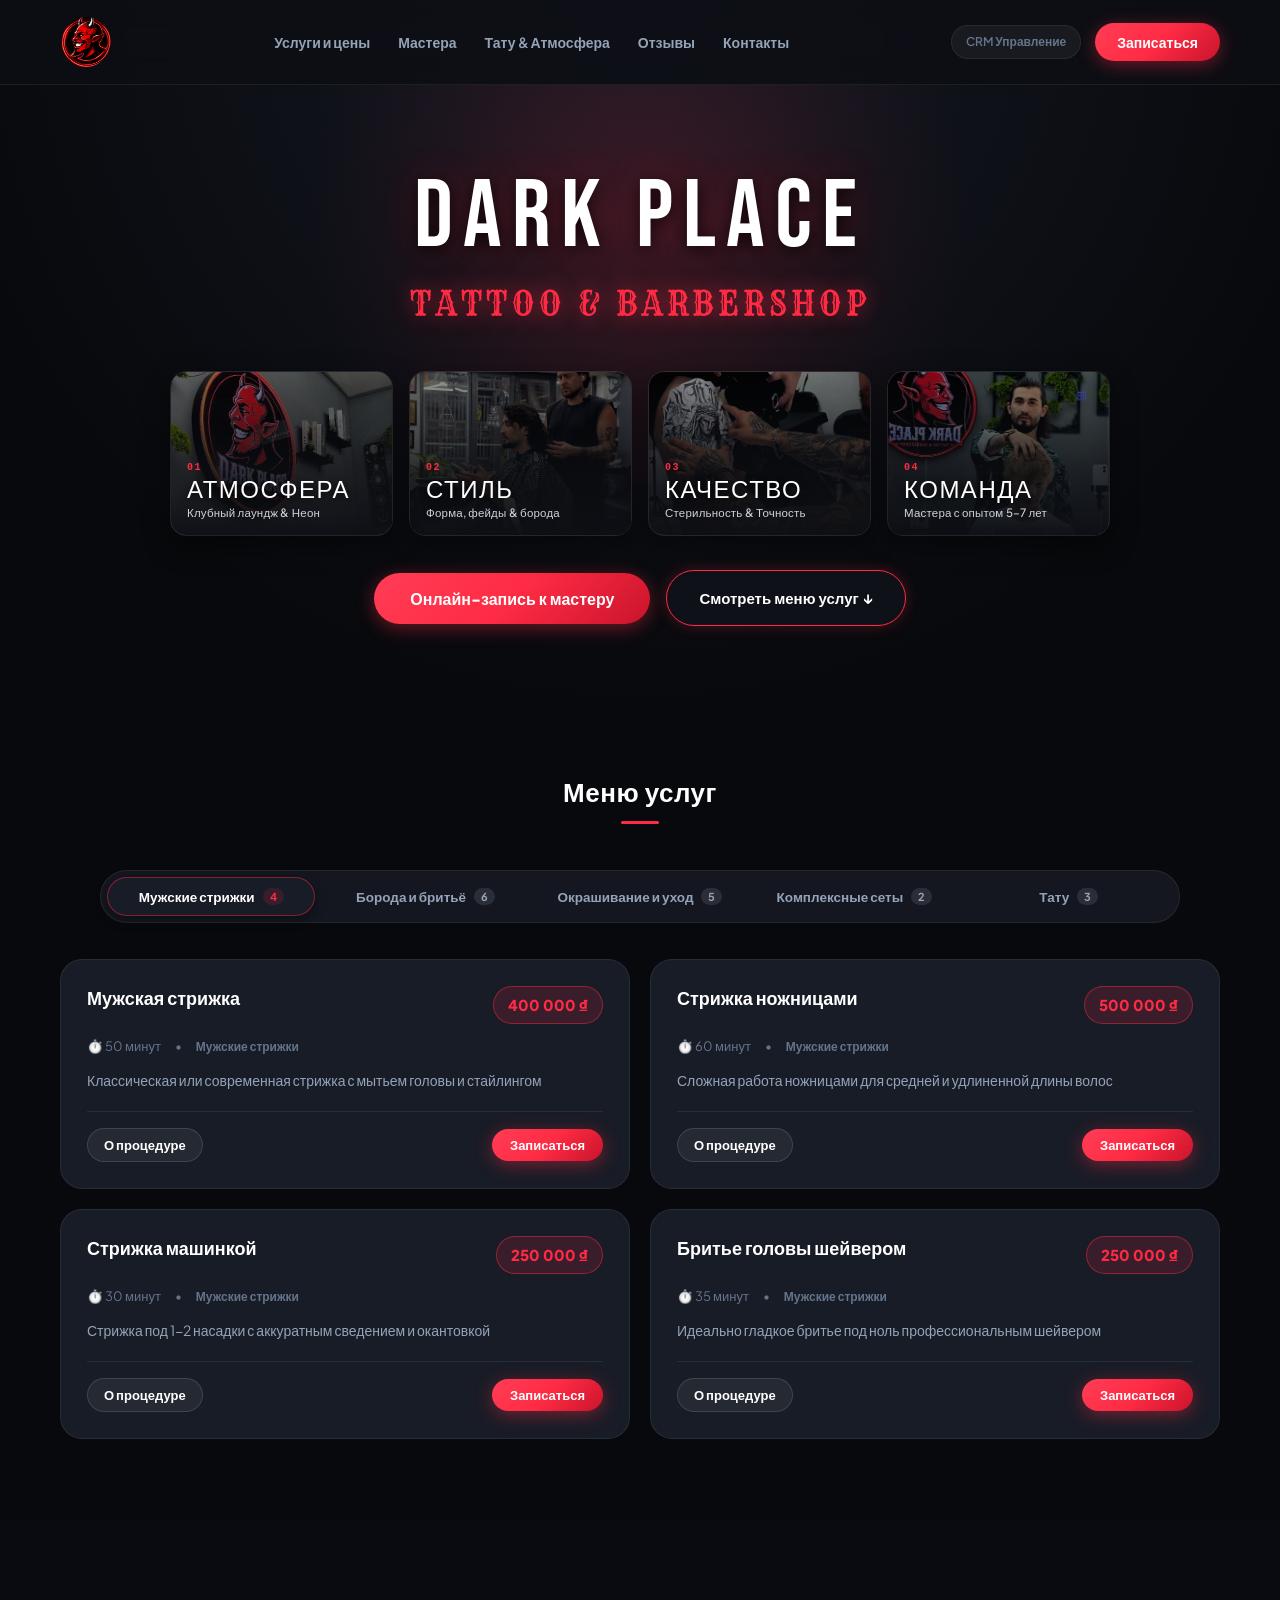
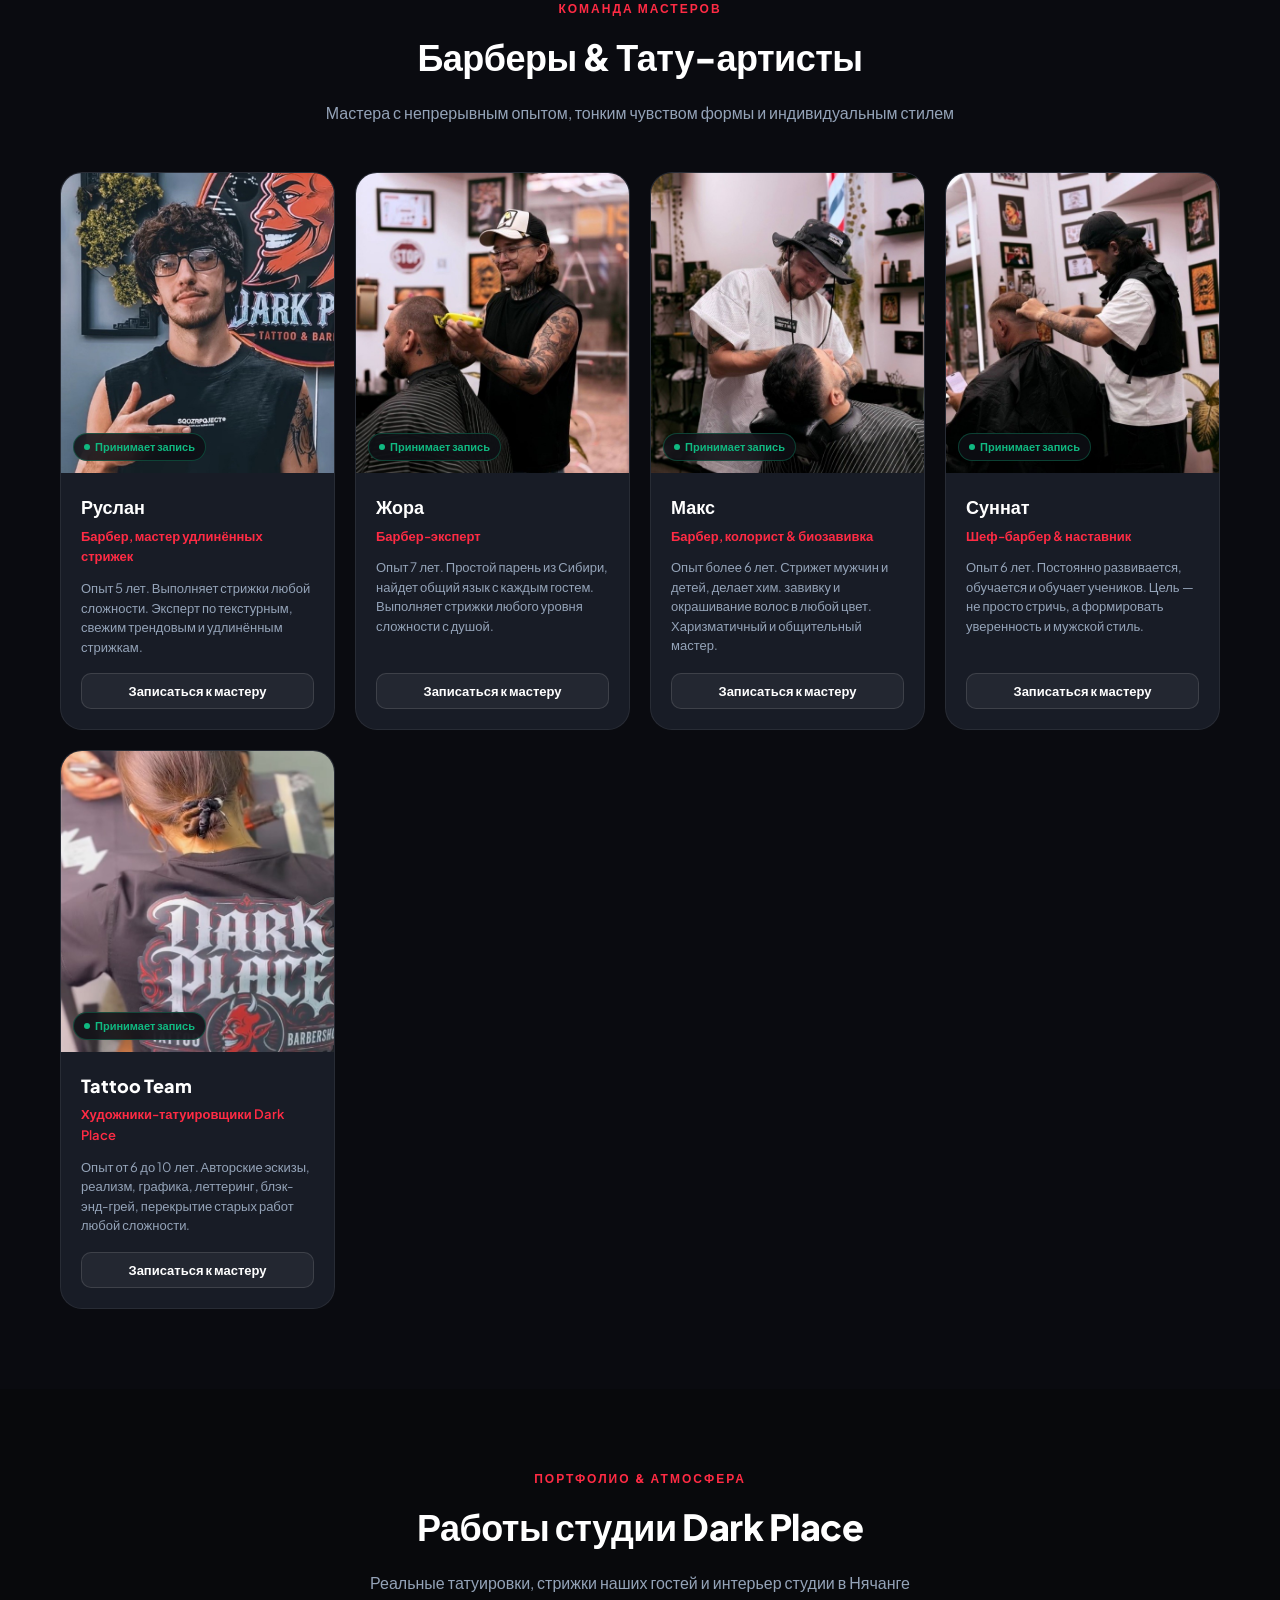
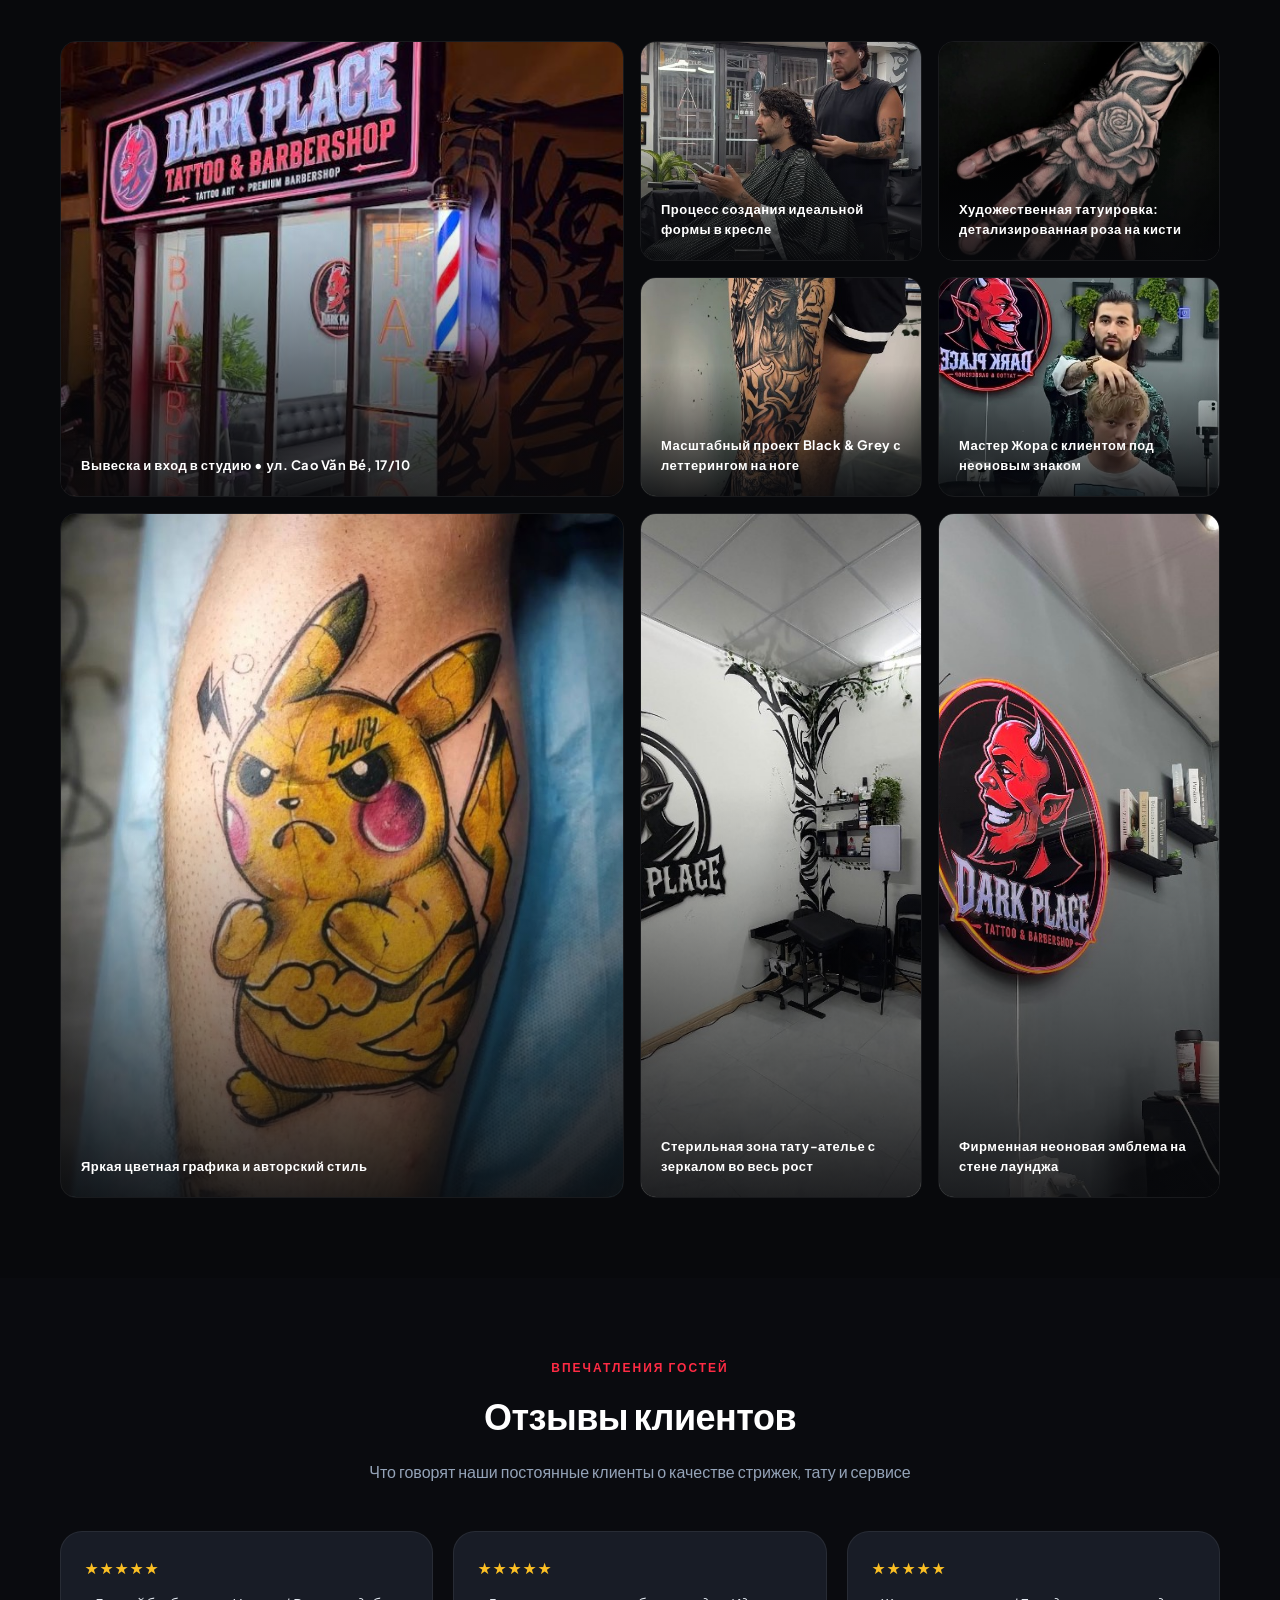
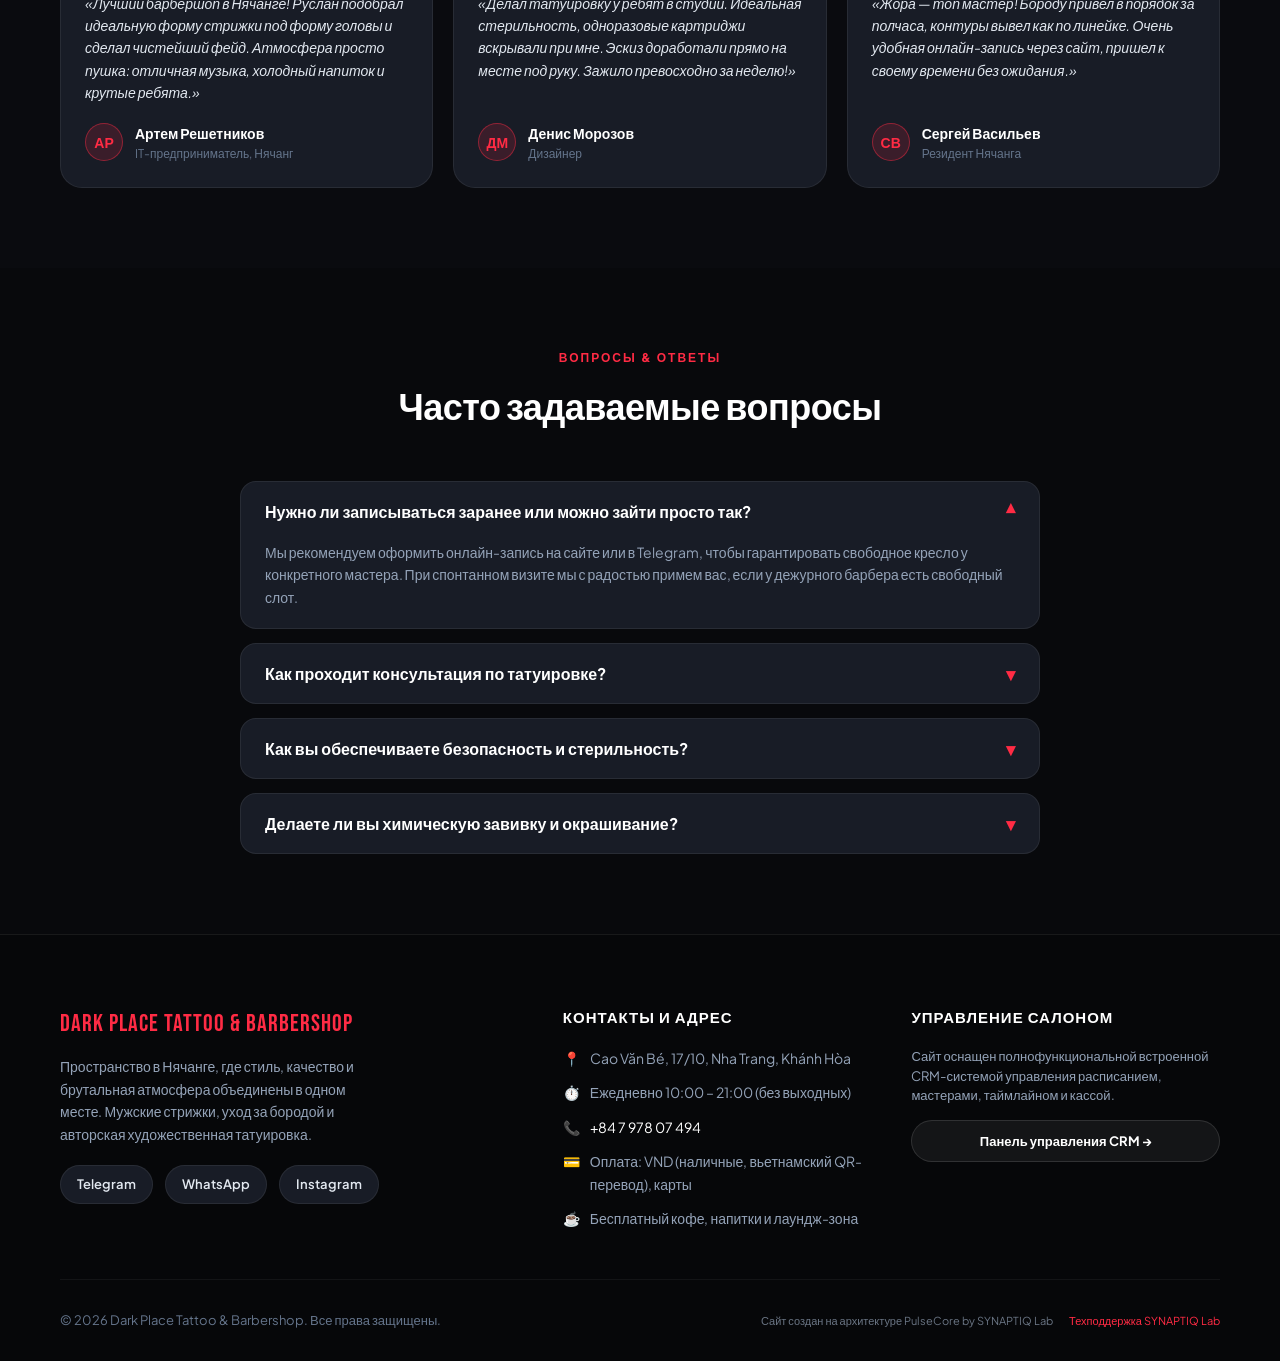
==== commit a2bff1d6: "Typography upgrade: Bebas Neue for DARK PLACE hero branding + footer consistency" ====
--- a/dark-place/index.html
+++ b/dark-place/index.html
@@ -50,28 +50,48 @@
       <div class="hero-titles-wrap">
         <h1 class="hero-gothic-title">DARK PLACE</h1>
         <div class="hero-gothic-sub">TATTOO &amp; BARBERSHOP</div>
-        <div class="hero-gothic-tagline">Стиль, Качество и Атмосфера</div>
-        <p class="hero-gothic-desc">
-          Пространство в Нячанге, объединившее культуру классического барберинга и авторской татуировки. Команда опытных мастеров со стажем от 5 до 7 лет, премиальный сервис и бескомпромиссное внимание к каждой детали.
-        </p>
-      </div>
-
-      <!-- 5 Core Plaques / Direction Badges (Clean, Laconic, No Emojis) -->
-      <div class="hero-plaques-grid">
-        <div class="hero-plaque-card">
-          <span class="plaque-title">Опытные мастера</span>
-        </div>
-        <div class="hero-plaque-card">
-          <span class="plaque-title">Точные стрижки</span>
-        </div>
-        <div class="hero-plaque-card">
-          <span class="plaque-title">Королевское бритьё</span>
-        </div>
-        <div class="hero-plaque-card">
-          <span class="plaque-title">Химическая завивка</span>
-        </div>
-        <div class="hero-plaque-card">
-          <span class="plaque-title">Тату любой сложности</span>
+      </div>
+
+      <!-- 4 Core Pillars Photo Grid (Desktop: 4 in row, Mobile: 2x2 chess grid) -->
+      <div class="hero-pillars-grid">
+        <div class="hero-pillar-card">
+          <img src="assets/interior-sign.jpg" alt="Атмосфера Dark Place" class="pillar-img">
+          <div class="pillar-overlay"></div>
+          <div class="pillar-info">
+            <span class="pillar-badge">01</span>
+            <div class="pillar-title">Атмосфера</div>
+            <div class="pillar-desc">Клубный лаундж &amp; Неон</div>
+          </div>
+        </div>
+
+        <div class="hero-pillar-card">
+          <img src="assets/barber-work-1.jpg" alt="Стиль Dark Place" class="pillar-img">
+          <div class="pillar-overlay"></div>
+          <div class="pillar-info">
+            <span class="pillar-badge">02</span>
+            <div class="pillar-title">Стиль</div>
+            <div class="pillar-desc">Форма, фейды &amp; борода</div>
+          </div>
+        </div>
+
+        <div class="hero-pillar-card">
+          <img src="assets/tattoo-process.jpg" alt="Качество Dark Place" class="pillar-img">
+          <div class="pillar-overlay"></div>
+          <div class="pillar-info">
+            <span class="pillar-badge">03</span>
+            <div class="pillar-title">Качество</div>
+            <div class="pillar-desc">Стерильность &amp; Точность</div>
+          </div>
+        </div>
+
+        <div class="hero-pillar-card">
+          <img src="assets/barber-work-2.jpg" alt="Команда Dark Place" class="pillar-img">
+          <div class="pillar-overlay"></div>
+          <div class="pillar-info">
+            <span class="pillar-badge">04</span>
+            <div class="pillar-title">Команда</div>
+            <div class="pillar-desc">Мастера с опытом 5–7 лет</div>
+          </div>
         </div>
       </div>
 
--- a/dark-place/css/style.css
+++ b/dark-place/css/style.css
@@ -304,80 +304,103 @@
   text-shadow: 0 0 20px rgba(255, 43, 68, 0.6);
 }
 
-.hero-gothic-tagline {
-  font-size: clamp(17px, 2.4vw, 22px);
-  font-weight: 700;
-  letter-spacing: 0.5px;
-  color: #FFFFFF;
-  opacity: 0.95;
-  margin: 0 auto 12px;
-}
-
-.hero-gothic-desc {
-  font-size: 16px;
-  color: var(--text-muted);
-  max-width: 660px;
-  margin: 0 auto 28px;
-  line-height: 1.6;
-}
-
-/* 5 Neat & Laconic Plaques (No Emojis) */
-.hero-plaques-grid {
+/* 4 Pillars Photo Grid (Desktop 4 in a row, Mobile 2x2 chess grid) */
+.hero-pillars-grid {
   display: grid;
-  grid-template-columns: repeat(5, 1fr);
-  gap: 12px;
-  max-width: 960px;
+  grid-template-columns: repeat(4, 1fr);
+  gap: 16px;
+  max-width: 980px;
   margin: 0 auto 34px;
   width: 100%;
 }
 
-.hero-plaque-card {
-  display: flex;
-  align-items: center;
-  justify-content: center;
-  padding: 14px 10px;
-  background: linear-gradient(180deg, rgba(22, 26, 36, 0.9) 0%, rgba(14, 17, 24, 0.95) 100%);
-  border: 1px solid rgba(255, 255, 255, 0.08);
-  border-radius: var(--radius-sm);
-  box-shadow: 0 4px 16px rgba(0, 0, 0, 0.35);
-  backdrop-filter: blur(8px);
-  transition: all 0.25s cubic-bezier(0.16, 1, 0.3, 1);
-  text-align: center;
-  min-height: 54px;
+.hero-pillar-card {
   position: relative;
   overflow: hidden;
-}
-
-.hero-plaque-card::before {
-  content: '';
+  border-radius: var(--radius-md);
+  border: 1px solid rgba(255, 255, 255, 0.1);
+  height: 165px;
+  box-shadow: 0 10px 28px rgba(0, 0, 0, 0.45);
+  cursor: default;
+  transition: all 0.35s cubic-bezier(0.16, 1, 0.3, 1);
+  display: flex;
+  flex-direction: column;
+  justify-content: flex-end;
+  text-align: left;
+}
+
+.pillar-img {
   position: absolute;
-  left: 0;
-  top: 0;
-  bottom: 0;
-  width: 2px;
-  background: #FF2B44;
-  opacity: 0;
-  transition: opacity 0.25s ease;
-}
-
-.hero-plaque-card:hover {
-  transform: translateY(-2px);
-  border-color: rgba(255, 43, 68, 0.5);
-  box-shadow: 0 8px 24px rgba(255, 43, 68, 0.2), 0 0 12px rgba(255, 43, 68, 0.15);
-  background: linear-gradient(180deg, rgba(30, 36, 50, 0.95) 0%, rgba(18, 22, 32, 0.98) 100%);
-}
-
-.hero-plaque-card:hover::before {
-  opacity: 1;
-}
-
-.plaque-title {
-  font-size: 13.5px;
+  inset: 0;
+  width: 100%;
+  height: 100%;
+  object-fit: cover;
+  filter: brightness(0.68) contrast(1.15);
+  transition: transform 0.6s cubic-bezier(0.16, 1, 0.3, 1), filter 0.6s ease;
+  z-index: 0;
+}
+
+.pillar-overlay {
+  position: absolute;
+  inset: 0;
+  background: linear-gradient(180deg, rgba(13, 15, 20, 0.15) 0%, rgba(13, 15, 20, 0.75) 60%, rgba(13, 15, 20, 0.98) 100%);
+  z-index: 1;
+  transition: background 0.35s ease;
+}
+
+.hero-pillar-card:hover {
+  transform: translateY(-4px);
+  border-color: rgba(255, 43, 68, 0.6);
+  box-shadow: 0 16px 36px rgba(255, 43, 68, 0.22), 0 0 20px rgba(255, 43, 68, 0.18);
+}
+
+.hero-pillar-card:hover .pillar-img {
+  transform: scale(1.08);
+  filter: brightness(0.82) contrast(1.1);
+}
+
+.hero-pillar-card:hover .pillar-overlay {
+  background: linear-gradient(180deg, rgba(13, 15, 20, 0.05) 0%, rgba(13, 15, 20, 0.65) 60%, rgba(13, 15, 20, 0.95) 100%);
+}
+
+.pillar-info {
+  position: relative;
+  z-index: 2;
+  padding: 14px 16px;
+}
+
+.pillar-badge {
+  font-family: var(--font-mono);
+  font-size: 10px;
   font-weight: 700;
-  color: #FFFFFF;
+  color: #FF2B44;
+  letter-spacing: 1.5px;
+  display: block;
+  margin-bottom: 2px;
+}
+
+.pillar-title {
+  font-family: 'Bebas Neue', 'Arial Narrow', Impact, sans-serif;
+  font-size: 24px;
+  font-weight: 400;
+  color: #FFFFFF;
+  letter-spacing: 1.5px;
+  line-height: 1.05;
+  margin-bottom: 3px;
+  text-transform: uppercase;
+  text-shadow: 0 2px 8px rgba(0, 0, 0, 0.8);
+}
+
+.pillar-desc {
+  font-size: 11.5px;
+  color: #E2E8F0;
+  font-weight: 500;
   line-height: 1.3;
-  letter-spacing: 0.3px;
+  letter-spacing: 0.2px;
   white-space: nowrap;
+  overflow: hidden;
+  text-overflow: ellipsis;
+  opacity: 0.9;
 }
 
 .hero-actions {
@@ -1572,66 +1595,66 @@
   }
   .hero-gothic-title {
     font-family: 'Bebas Neue', 'Arial Narrow', Impact, sans-serif;
-    font-size: clamp(32px, 14vw, 58px);
+    font-size: clamp(28px, 11vw, 48px);
     font-weight: 400;
-    letter-spacing: 0.06em;
+    letter-spacing: 0.04em;
     line-height: 1.0;
     margin: 0 0 4px;
     white-space: nowrap;
     display: inline-block;
+    max-width: 100%;
     text-shadow: 0 2px 14px rgba(0, 0, 0, 0.9), 0 0 24px rgba(255, 43, 68, 0.35);
   }
   .hero-gothic-sub {
-    font-size: clamp(14.5px, 7.1vw, 28px);
-    letter-spacing: 0.06em;
+    font-size: clamp(11px, 4.8vw, 19px);
+    letter-spacing: 0.02em;
     line-height: 1.08;
-    margin: 0 0 7px;
+    margin: 0 0 8px;
     white-space: nowrap;
     display: inline-block;
+    max-width: 100%;
     transform: none;
     text-shadow: 0 0 16px rgba(255, 43, 68, 0.5);
   }
-  .hero-gothic-tagline {
-    font-size: 13px;
-    line-height: 1.3;
-    letter-spacing: 0.3px;
-    margin: 0 auto 5px;
-  }
-  .hero-gothic-desc {
-    font-size: 11.5px;
-    line-height: 1.45;
-    margin: 0 auto 10px;
-    max-width: 340px;
-    color: #9CA3AF;
-  }
-
-  /* Compact & Narrow Direction Badges */
-  .hero-plaques-grid {
-    display: flex;
-    flex-wrap: wrap;
-    justify-content: center;
-    gap: 6px;
+  /* 2x2 Chess Grid for Mobile */
+  .hero-pillars-grid {
+    display: grid;
+    grid-template-columns: repeat(2, 1fr);
+    gap: 8px;
     max-width: 360px;
-    margin: 0 auto 14px;
+    margin: 0 auto 16px;
     width: 100%;
-  }
-  .hero-plaque-card {
-    min-height: unset;
-    padding: 5px 9px;
-    border-radius: var(--radius-xs);
-    background: linear-gradient(180deg, rgba(22, 26, 36, 0.9) 0%, rgba(14, 17, 24, 0.95) 100%);
-    border: 1px solid rgba(255, 255, 255, 0.08);
-    box-shadow: 0 2px 8px rgba(0, 0, 0, 0.3);
-    flex: 0 0 auto;
-  }
-  .hero-plaque-card::before {
-    display: none;
-  }
-  .plaque-title {
-    font-size: 11px;
-    font-weight: 600;
-    white-space: nowrap;
-    letter-spacing: 0.2px;
+    padding: 0 4px;
+    box-sizing: border-box;
+  }
+
+  .hero-pillar-card {
+    height: 94px;
+    border-radius: var(--radius-sm);
+    border: 1px solid rgba(255, 255, 255, 0.12);
+    box-shadow: 0 4px 14px rgba(0, 0, 0, 0.4);
+  }
+
+  .pillar-info {
+    padding: 8px 10px;
+  }
+
+  .pillar-badge {
+    font-size: 8.5px;
+    letter-spacing: 1px;
+    margin-bottom: 0px;
+  }
+
+  .pillar-title {
+    font-size: 17px;
+    letter-spacing: 1px;
+    margin-bottom: 1px;
+  }
+
+  .pillar-desc {
+    font-size: 9.5px;
+    line-height: 1.15;
+    letter-spacing: 0.1px;
   }
 
   /* Compact Action Buttons */
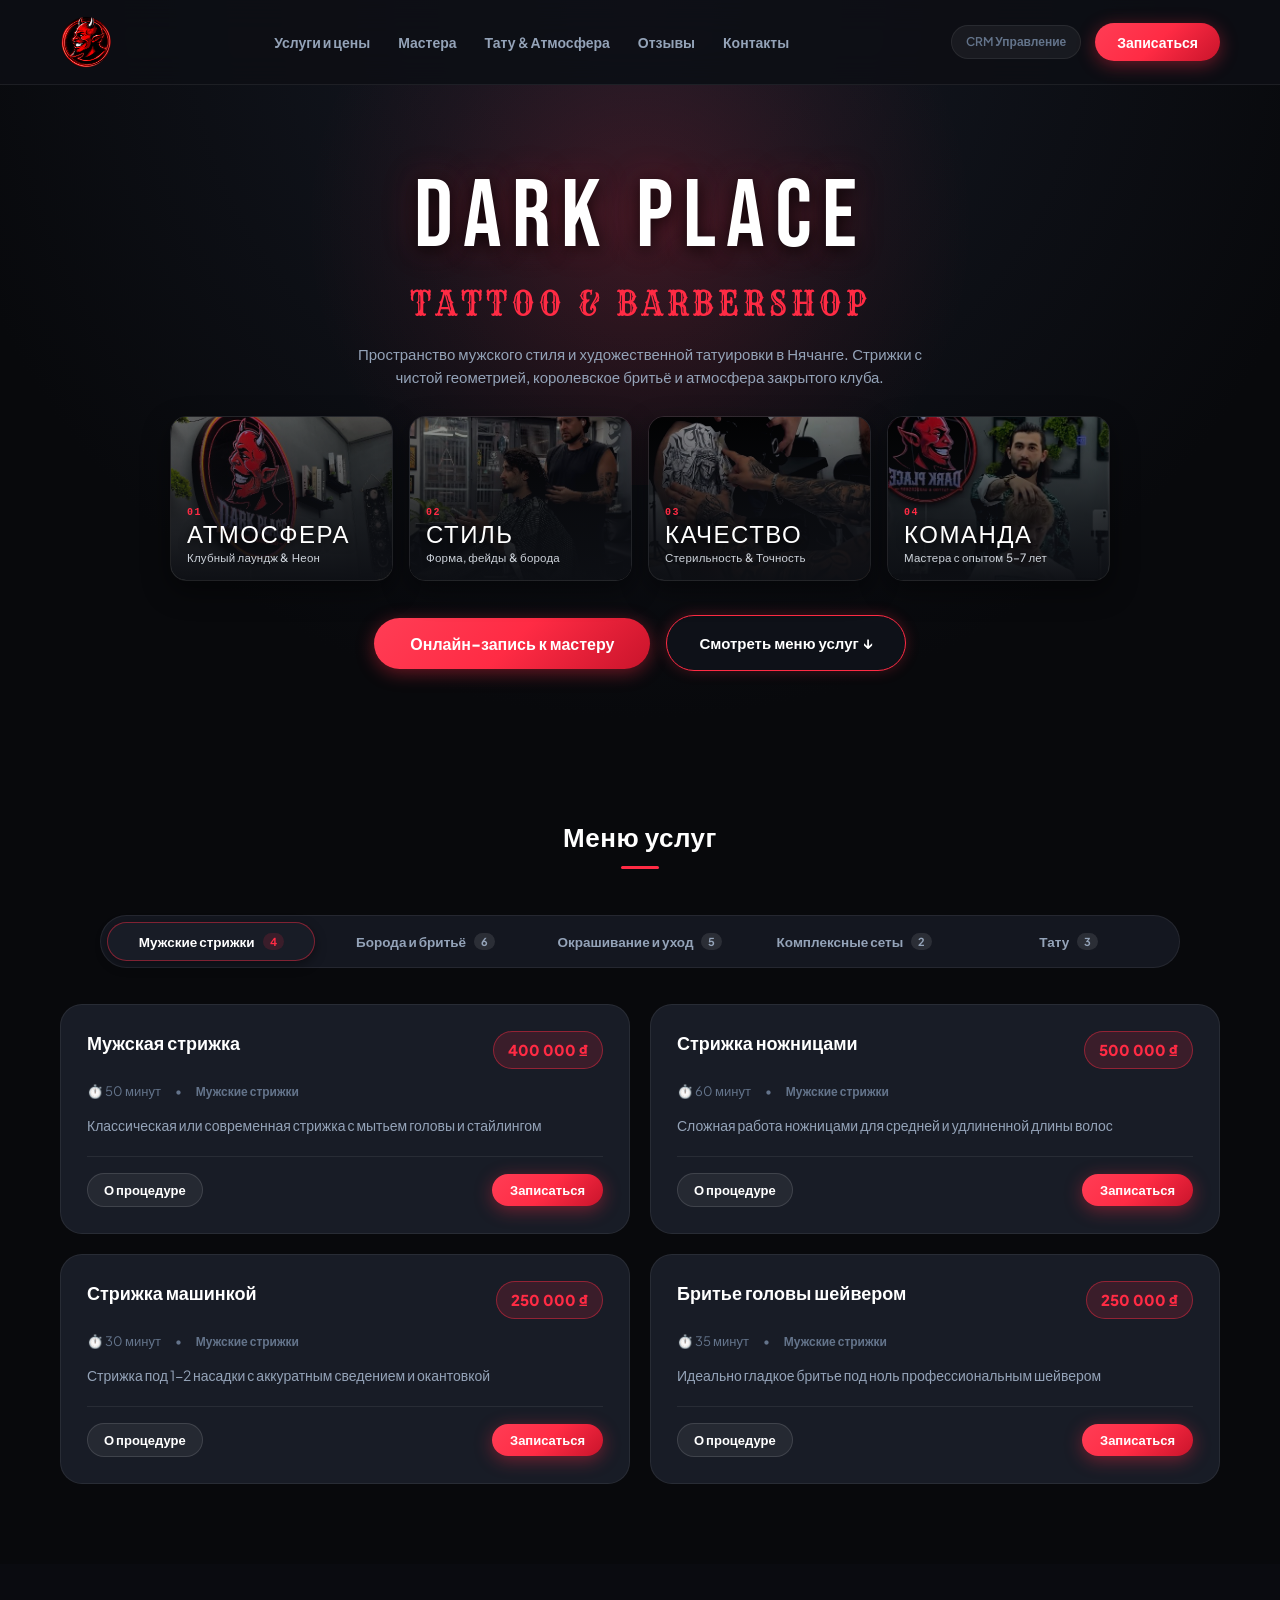
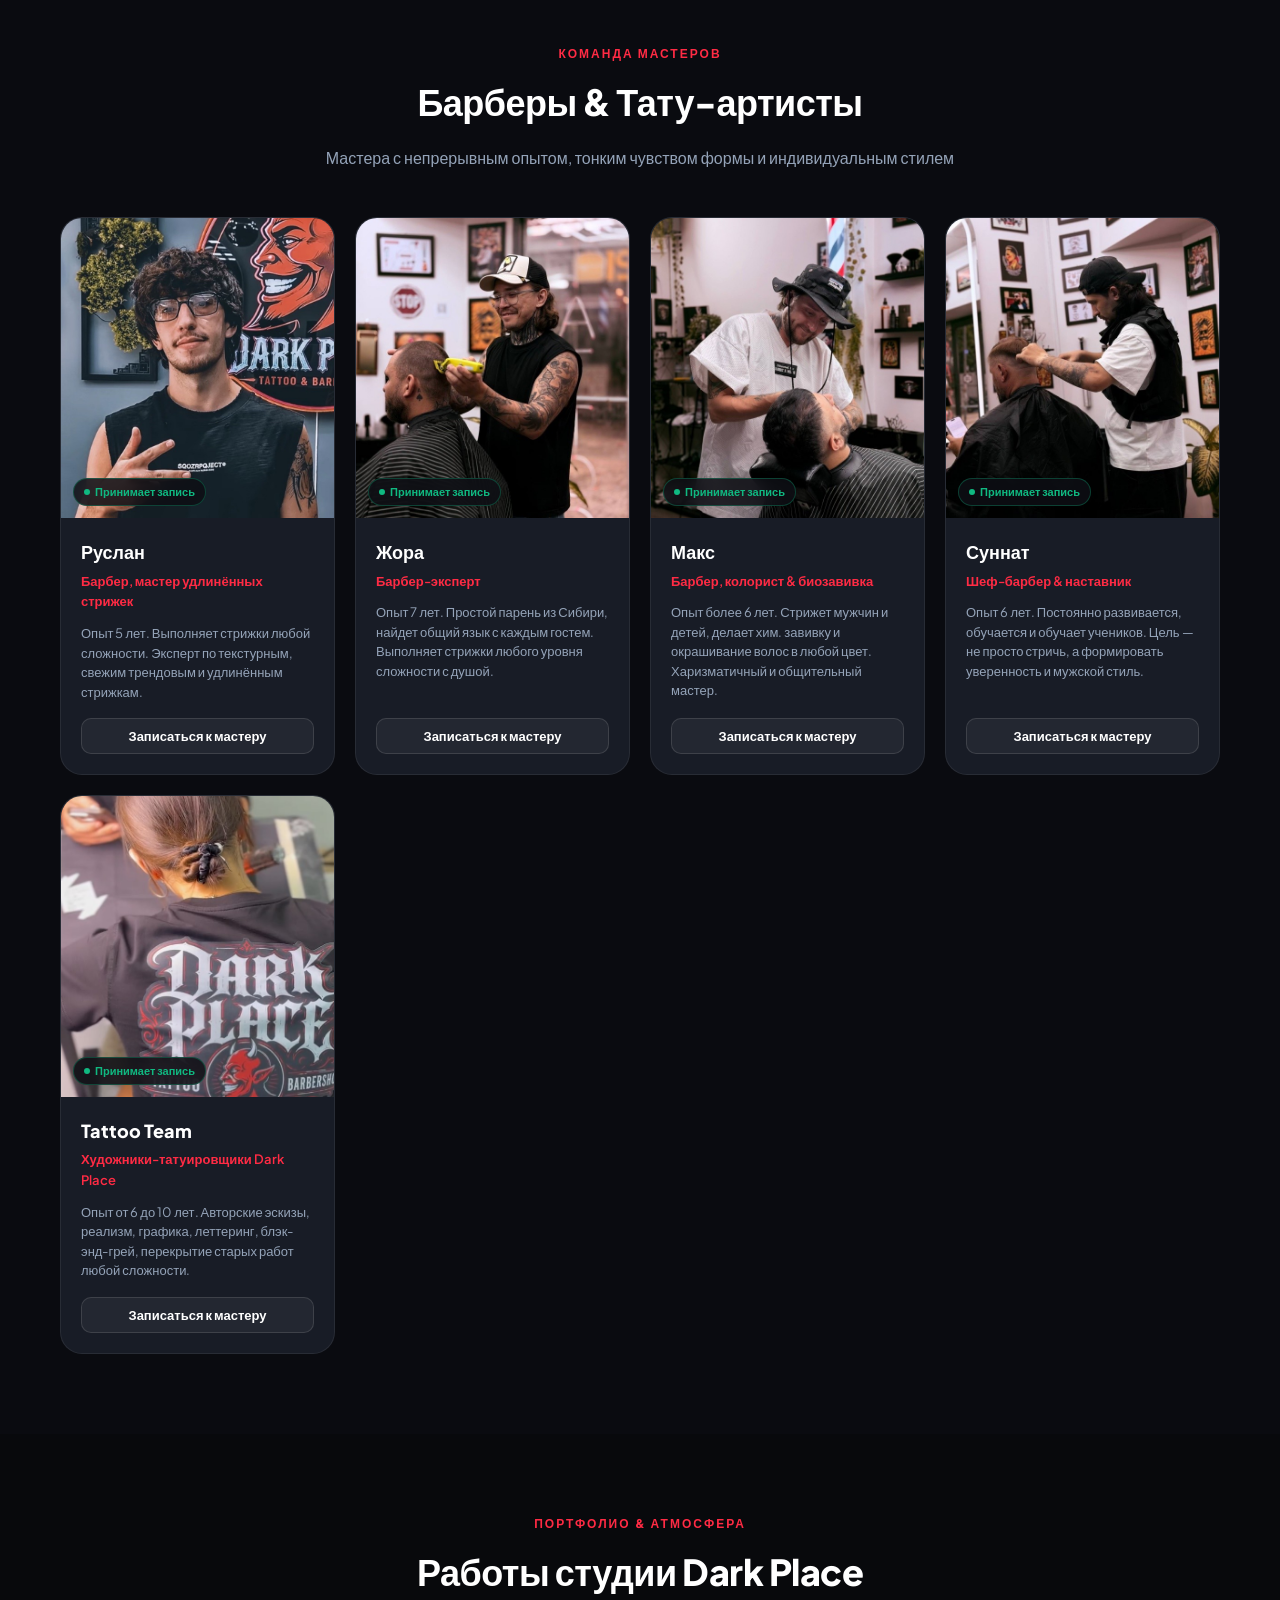
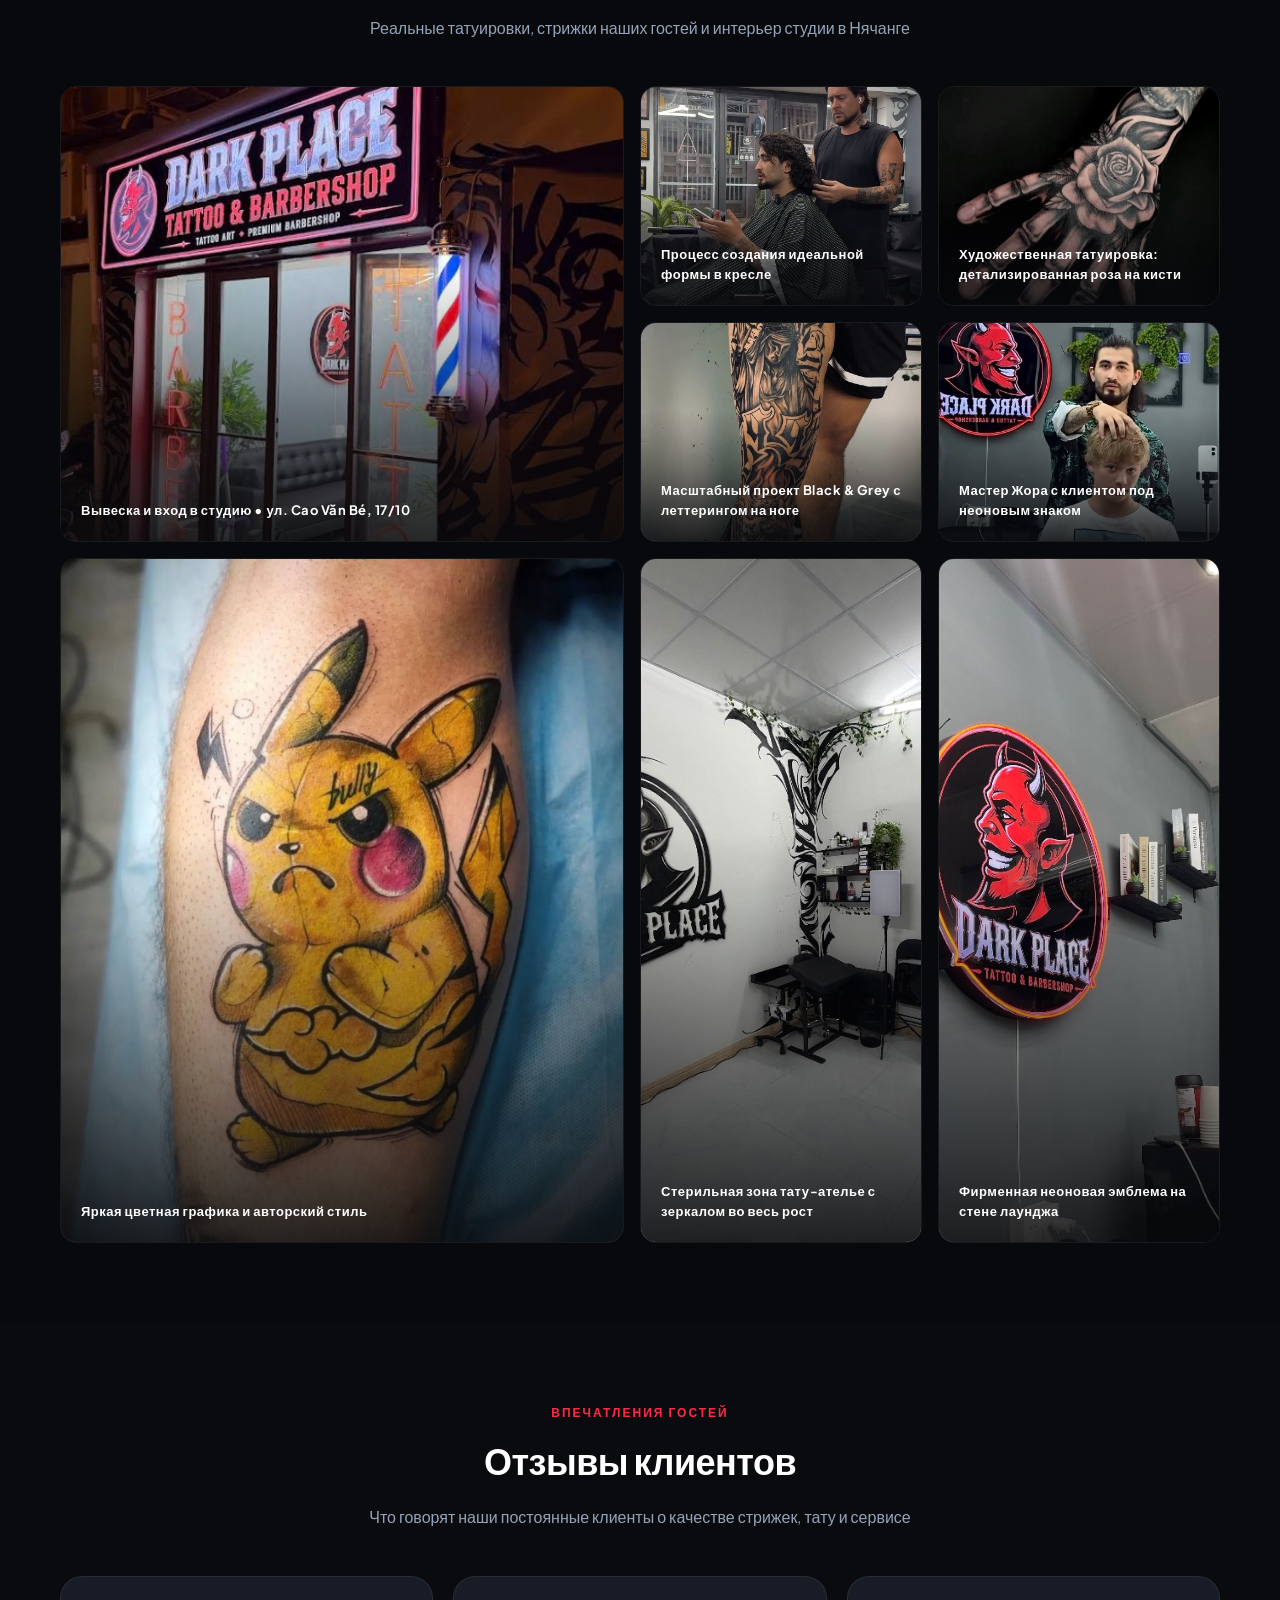
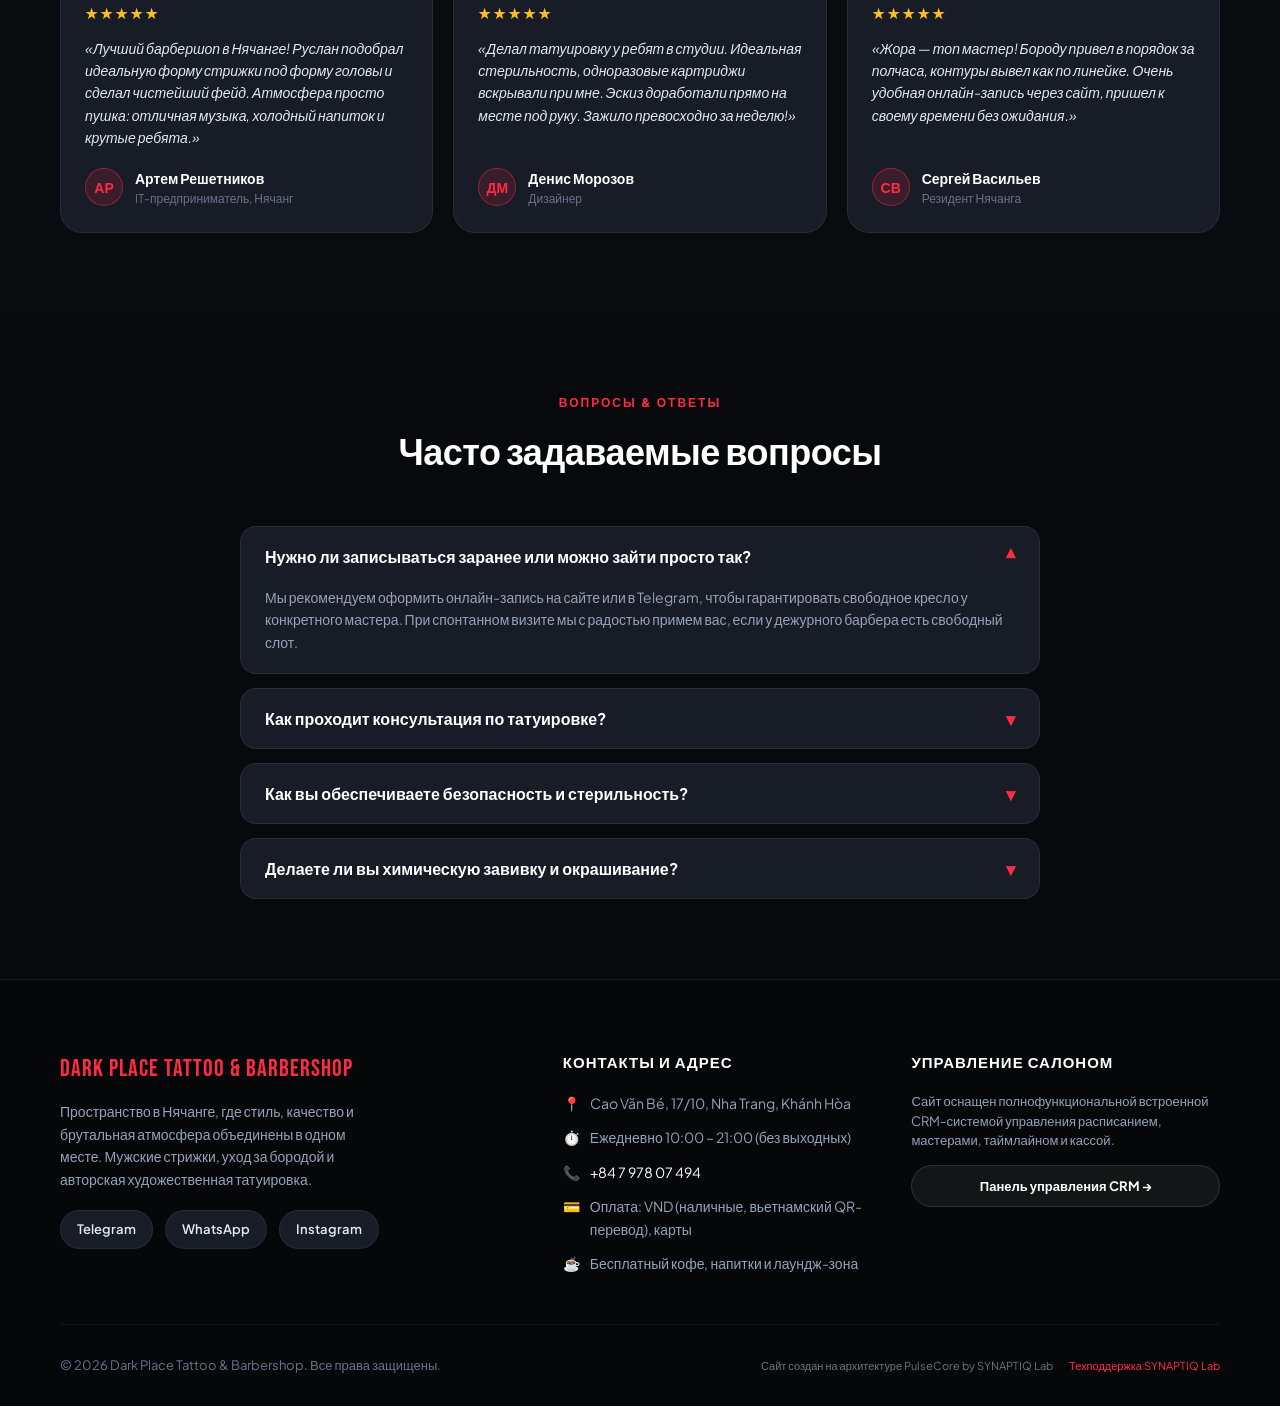
==== commit ef695d44: "Typography upgrade: Bebas Neue for DARK PLACE hero branding + footer consistency" ====
--- a/dark-place/index.html
+++ b/dark-place/index.html
@@ -50,6 +50,9 @@
       <div class="hero-titles-wrap">
         <h1 class="hero-gothic-title">DARK PLACE</h1>
         <div class="hero-gothic-sub">TATTOO &amp; BARBERSHOP</div>
+        <p class="hero-gothic-desc">
+          Пространство мужского стиля и художественной татуировки в Нячанге. Стрижки с чистой геометрией, королевское бритьё и атмосфера закрытого клуба.
+        </p>
       </div>
 
       <!-- 4 Core Pillars Photo Grid (Desktop: 4 in row, Mobile: 2x2 chess grid) -->
--- a/dark-place/css/style.css
+++ b/dark-place/css/style.css
@@ -301,7 +301,15 @@
   margin: 0 0 14px;
   display: inline-block;
   transform: scaleY(1.08) scaleX(0.92);
-  text-shadow: 0 0 20px rgba(255, 43, 68, 0.6);
+}
+
+.hero-gothic-desc {
+  font-size: 15px;
+  color: #94A3B8;
+  max-width: 600px;
+  margin: 0 auto;
+  line-height: 1.5;
+  font-weight: 500;
 }
 
 /* 4 Pillars Photo Grid (Desktop 4 in a row, Mobile 2x2 chess grid) */
@@ -1575,61 +1583,96 @@
     display: none; /* Mobile menu handled via drawer */
   }
 
-  /* Compact Hero for Mobile (Fits into 1 Screen) */
+  /* Full-viewport Adaptive Hero for All Smartphones */
   .hero-section {
-    padding: 14px 0 18px;
-  }
+    padding: 10px 0 16px;
+    min-height: calc(100dvh - 56px);
+    display: flex;
+    flex-direction: column;
+    justify-content: space-between;
+    box-sizing: border-box;
+  }
+
+  .hero-content {
+    display: flex;
+    flex-direction: column;
+    justify-content: space-between;
+    flex: 1;
+    width: 100%;
+    height: 100%;
+  }
+
   .hero-glow-bg {
     top: -50px;
     width: 100%;
     height: 360px;
   }
+
   .hero-titles-wrap {
-    margin-bottom: 10px;
+    margin-bottom: 6px;
     width: 100%;
-    padding: 0 6px;
+    padding: 0 4px;
     box-sizing: border-box;
     display: flex;
     flex-direction: column;
     align-items: center;
-  }
+    flex-shrink: 0;
+  }
+
   .hero-gothic-title {
     font-family: 'Bebas Neue', 'Arial Narrow', Impact, sans-serif;
-    font-size: clamp(28px, 11vw, 48px);
+    font-size: clamp(28px, 10.5vw, 46px);
     font-weight: 400;
     letter-spacing: 0.04em;
     line-height: 1.0;
-    margin: 0 0 4px;
+    margin: 0 0 2px;
     white-space: nowrap;
     display: inline-block;
     max-width: 100%;
     text-shadow: 0 2px 14px rgba(0, 0, 0, 0.9), 0 0 24px rgba(255, 43, 68, 0.35);
   }
+
   .hero-gothic-sub {
-    font-size: clamp(11px, 4.8vw, 19px);
+    font-size: clamp(11px, 4.5vw, 18px);
     letter-spacing: 0.02em;
-    line-height: 1.08;
-    margin: 0 0 8px;
+    line-height: 1.05;
+    margin: 0 0 6px;
     white-space: nowrap;
     display: inline-block;
     max-width: 100%;
     transform: none;
     text-shadow: 0 0 16px rgba(255, 43, 68, 0.5);
   }
-  /* 2x2 Chess Grid for Mobile */
+
+  .hero-gothic-desc {
+    font-size: clamp(11px, 3.2vw, 13px);
+    color: #94A3B8;
+    line-height: 1.4;
+    margin: 0 auto;
+    max-width: 330px;
+    text-align: center;
+    font-weight: 500;
+  }
+
+  /* 2x2 Chess Grid: dynamically fills available height */
   .hero-pillars-grid {
     display: grid;
     grid-template-columns: repeat(2, 1fr);
+    grid-template-rows: repeat(2, 1fr);
     gap: 8px;
     max-width: 360px;
-    margin: 0 auto 16px;
+    margin: 8px auto 12px;
     width: 100%;
-    padding: 0 4px;
+    padding: 0 2px;
     box-sizing: border-box;
+    flex: 1;
+    min-height: 180px;
+    max-height: 270px;
   }
 
   .hero-pillar-card {
-    height: 94px;
+    height: 100%;
+    min-height: 85px;
     border-radius: var(--radius-sm);
     border: 1px solid rgba(255, 255, 255, 0.12);
     box-shadow: 0 4px 14px rgba(0, 0, 0, 0.4);
@@ -1640,13 +1683,13 @@
   }
 
   .pillar-badge {
-    font-size: 8.5px;
+    font-size: 8px;
     letter-spacing: 1px;
     margin-bottom: 0px;
   }
 
   .pillar-title {
-    font-size: 17px;
+    font-size: 16px;
     letter-spacing: 1px;
     margin-bottom: 1px;
   }
@@ -1657,25 +1700,29 @@
     letter-spacing: 0.1px;
   }
 
-  /* Compact Action Buttons */
+  /* Compact Action Buttons pinned to bottom */
   .hero-actions {
     display: flex;
     flex-direction: column;
     width: 100%;
-    max-width: 320px;
+    max-width: 330px;
     margin: 0 auto;
-    gap: 8px;
-  }
+    gap: 7px;
+    flex-shrink: 0;
+    padding-bottom: max(6px, env(safe-area-inset-bottom, 0px));
+  }
+
   .btn-hero-cta {
     width: 100%;
     padding: 11px 18px;
     font-size: 14px;
     font-weight: 800;
   }
+
   .btn-hero-menu {
     width: 100%;
-    padding: 10px 18px;
-    font-size: 13.5px;
+    padding: 9px 18px;
+    font-size: 13px;
     font-weight: 700;
   }
   .category-tabs {
